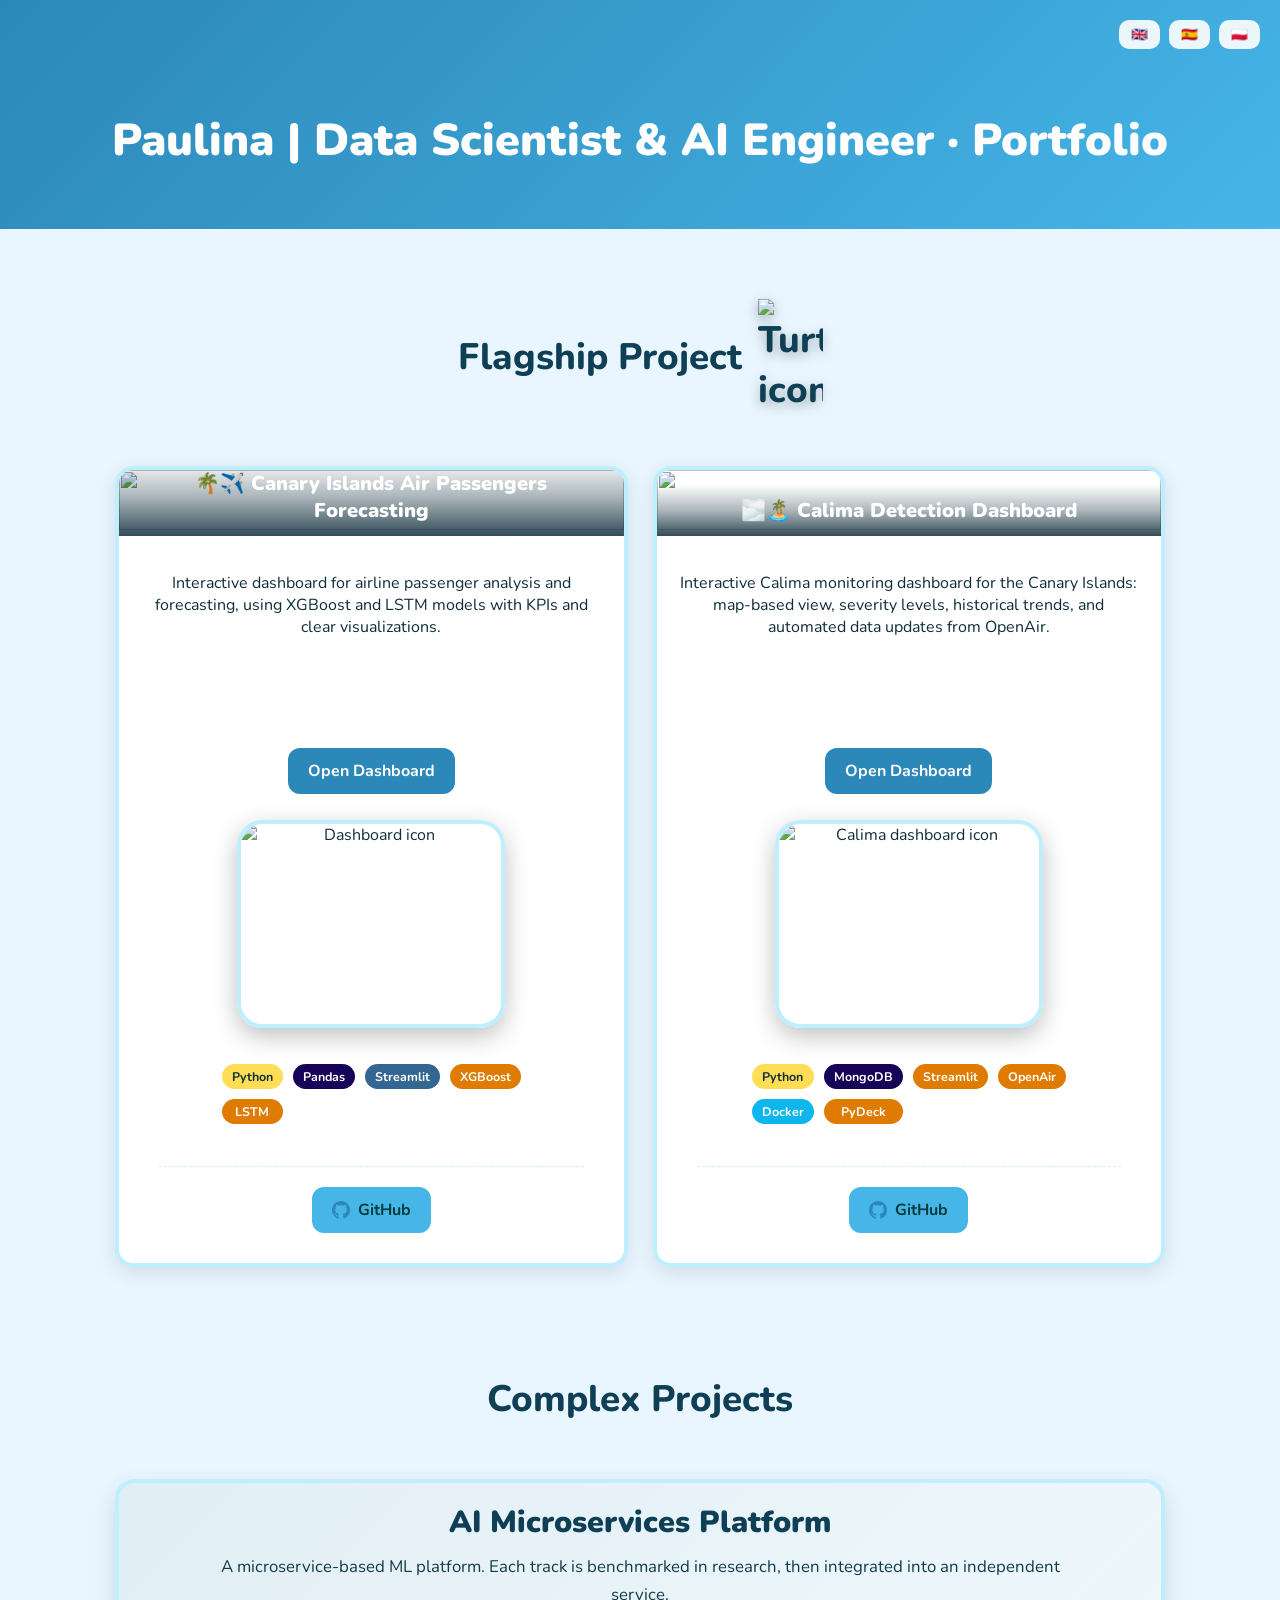
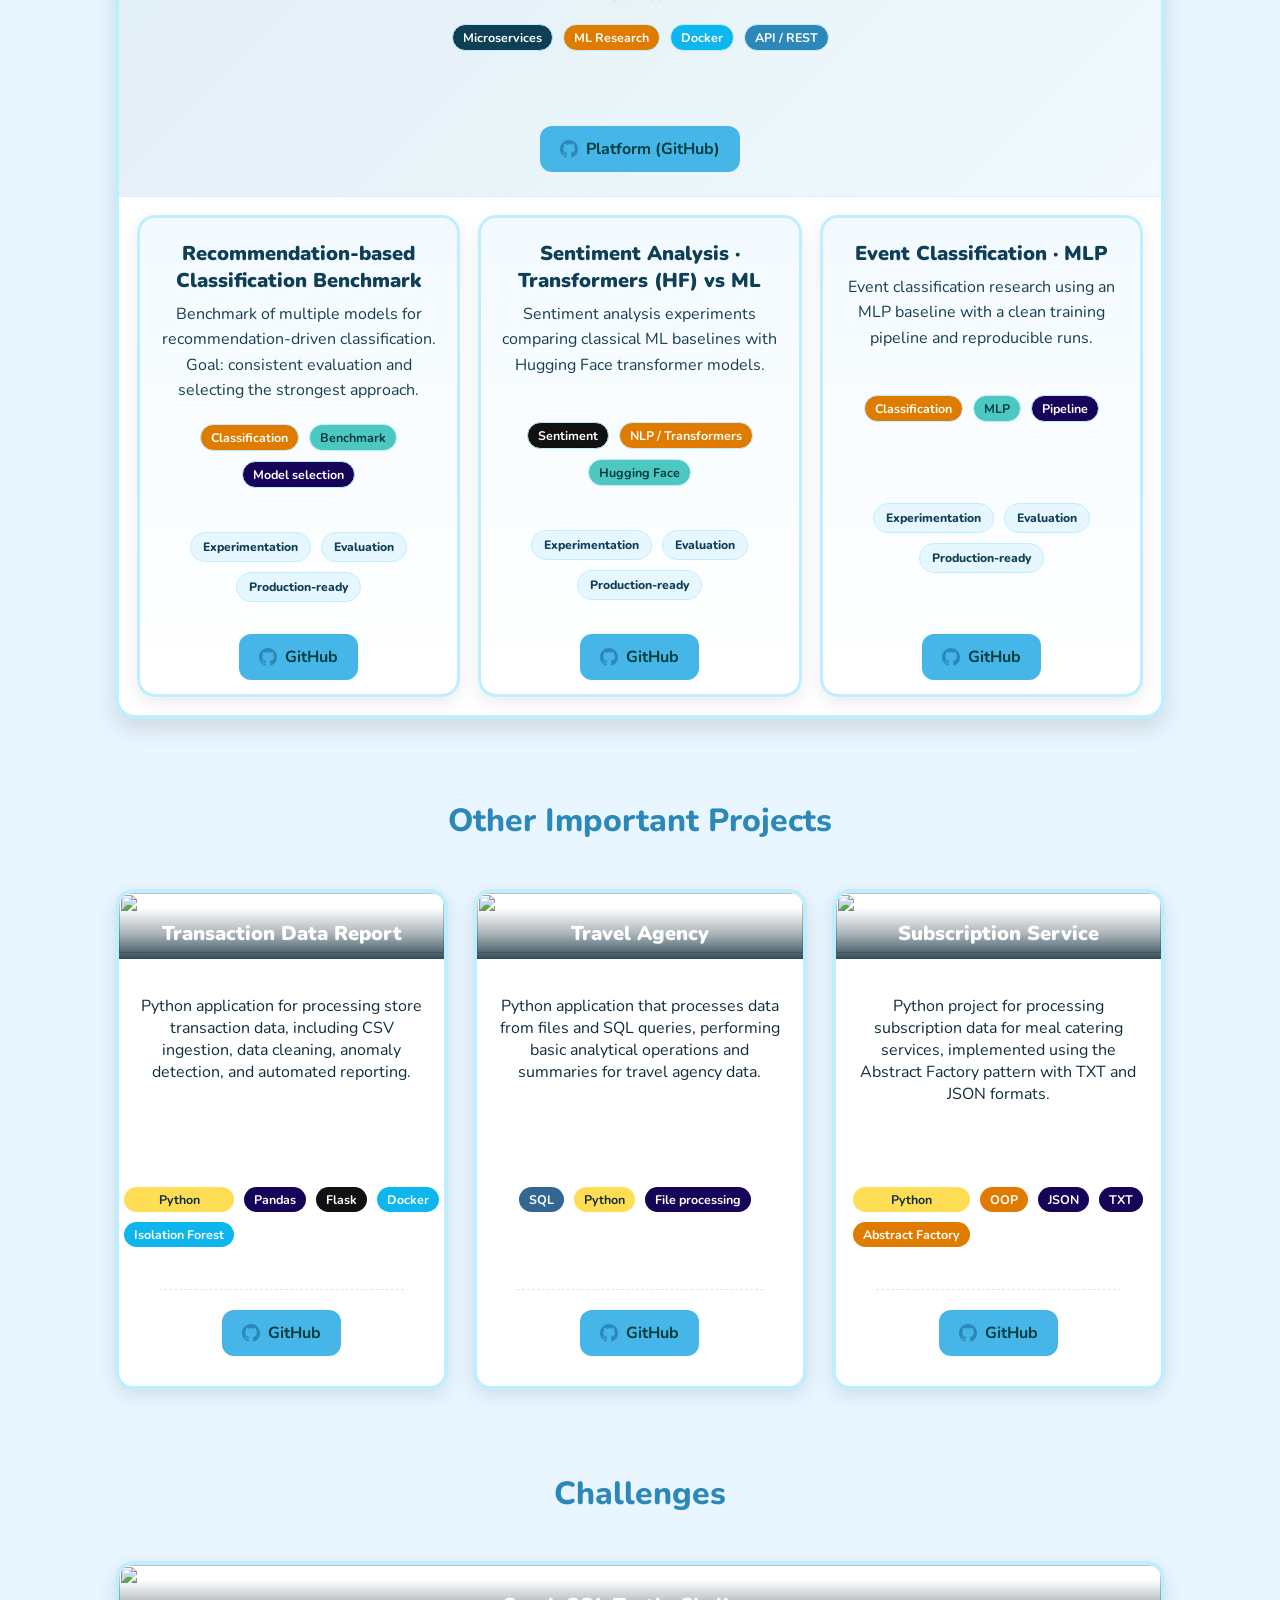
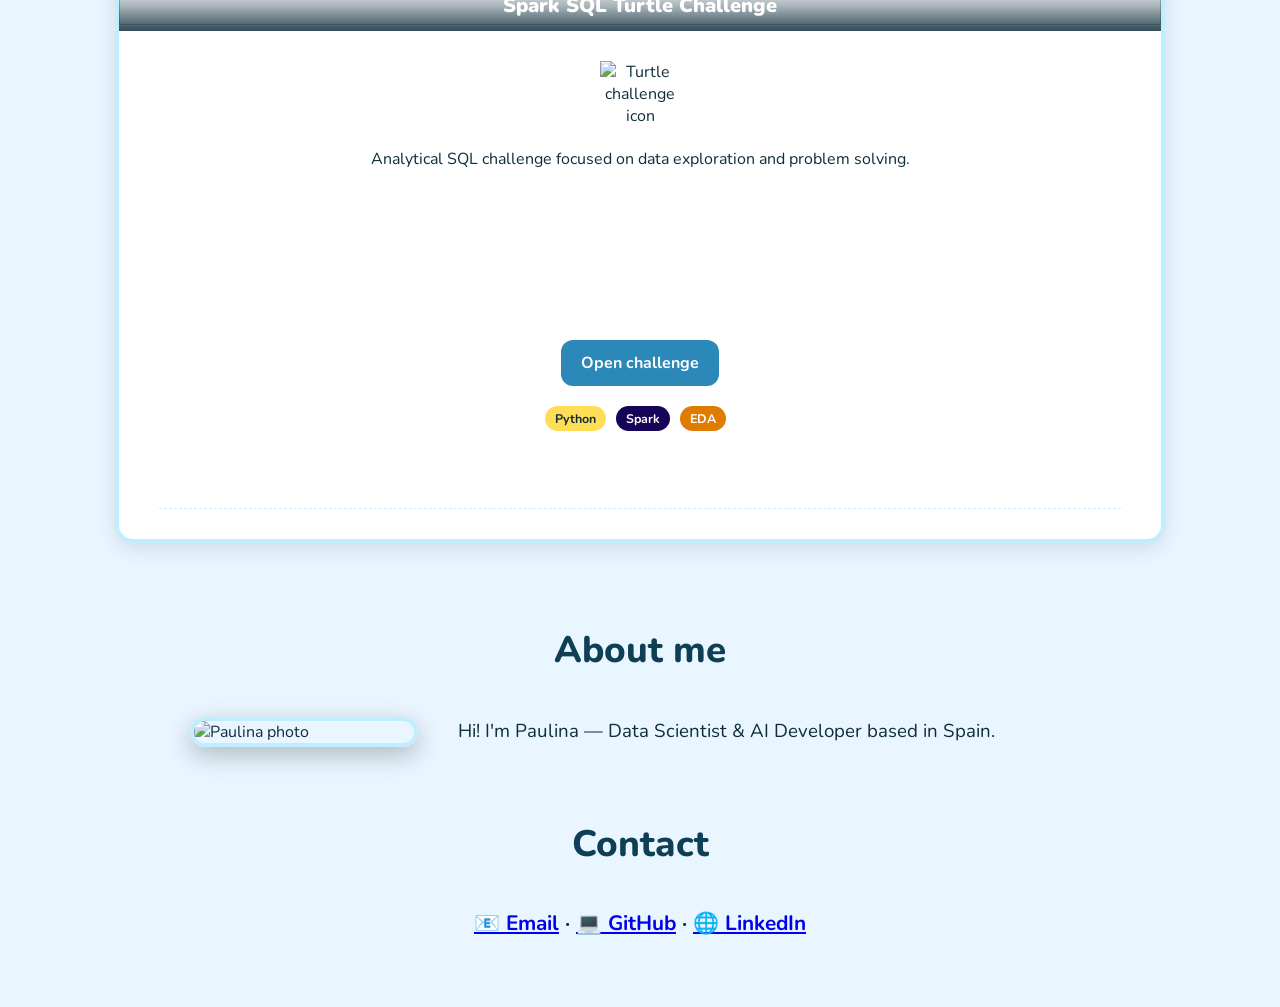
==== index.html @ 53f0590c "Update index.html" ====
<!DOCTYPE html>
<html lang="en">
<head>
<meta charset="UTF-8" />
<meta name="viewport" content="width=device-width, initial-scale=1.0" />
<title>🐍 Paulina | Data Scientist & AI Engineer · Portfolio</title>

<link href="https://fonts.googleapis.com/css2?family=Nunito:wght@300;400;600;700;800&display=swap" rel="stylesheet">

<style>
body{margin:0;font-family:"Nunito",sans-serif;background:#e9f6ff;color:#0f2d3b}
:root{--blue1:#46b5e8;--blue2:#2c88b8;--blue3:#0f3f55}

header{
  background:linear-gradient(135deg,var(--blue2),var(--blue1));
  padding:80px 20px 50px;
  color:white;
  text-align:center;
  position:relative
}

.lang-switch{position:absolute;top:20px;right:20px}
.lang-switch button{
  background:rgba(255,255,255,.9);
  border:none;
  padding:7px 12px;
  margin-left:5px;
  border-radius:10px;
  font-weight:700;
  cursor:pointer
}

h1{font-size:2.8rem;margin-bottom:8px;font-weight:900}
h2{text-align:center;font-size:2.3rem;font-weight:800;color:var(--blue3);margin-top:70px}

.flagship-title{
  display:flex;
  justify-content:center;
  align-items:center;
  gap:16px
}

.flagship-turtle{
  width:65px;
  filter:drop-shadow(0 4px 6px rgba(0,0,0,.28))
}

/* ===== FLAGSHIP GRID (2 cards side-by-side) ===== */
.featured-grid{
  max-width:1050px;
  margin:30px auto;
  padding:20px;
  display:grid;
  grid-template-columns:repeat(auto-fit,minmax(420px,1fr));
  gap:25px;
  align-items:stretch;
}

/* ===== SHARED ===== */
.project-actions{
  display:flex;
  gap:12px;
  justify-content:center;
  padding:10px 20px;
  flex-wrap:wrap
}

.btn{
  background:var(--blue2);
  color:white;
  padding:12px 20px;
  border-radius:12px;
  font-weight:700;
  text-decoration:none;
  display:inline-flex;
  align-items:center;
  gap:8px;
}

.btn-secondary{
  background:var(--blue1);
  color:#003c3c
}

/* ===== TECH BADGES (Other projects + Challenge) ===== */
.tech-badges{
  margin:10px 20px;
  padding-bottom:10px;
  border-bottom:1px dashed #cceeff;

  display:grid;
  grid-template-columns:repeat(4, max-content);
  justify-content:center;
  gap:10px 10px;

  min-height:92px;     /* max 8 badge => 2 rzędy */
  align-content:start;
}

/* ===== MICRO BADGES (Microservices + Research cards) ===== */
.micro-badges{
  margin:14px 0 0;
  padding:0;
  border:0;

  display:flex;
  flex-wrap:wrap;
  justify-content:center;
  gap:10px;

  min-height:96px;        /* miejsce na 2 rzędy w subcardach */
  align-content:flex-start;
}


/* ===== PILLS (always 2 + 1) ===== */
.micro-tag{
  margin-top:12px;

  display:grid;
  grid-template-columns:repeat(2, max-content);
  justify-content:center;
  gap:10px 10px;

  min-height:92px;
  align-content:start;
}

/* 3rd pill centered on second row */
.micro-tag .pill:last-child{
  grid-column:1 / -1;
  justify-self:center;
}

/* Pill style */
.pill{
  padding:6px 12px;
  border-radius:999px;
  font-size:.76rem;
  font-weight:800;
  background:#e7f7ff;
  border:1px solid #bfefff;
  color:#0f3f55;
  white-space:nowrap;
  text-align:center;
}

.badge{padding:4px 10px;border-radius:999px;font-size:.78rem;font-weight:700}
.badge-python{background:#ffdd54}
.badge-pandas{background:#150458;color:white}
.badge-flask{background:#111;color:white}
.badge-docker{background:#0db7ed;color:white}
.badge-sql{background:#336791;color:white}
.badge-oop{background:#df7c00;color:white}

/* ===== PROJECT CARDS ===== */
.subsection{
  text-align:center;
  margin-top:70px;
  font-size:2rem;
  color:var(--blue2)
}

.projects{
  max-width:1050px;
  margin:0 auto;
  padding:20px;
  display:grid;
  grid-template-columns:repeat(auto-fit,minmax(280px,1fr));
  gap:25px;
  align-items:stretch;
}

.card{
  background:white;
  border-radius:18px;
  border:4px solid #bfefff;
  box-shadow:0 6px 20px rgba(0,0,0,.1);
  overflow:hidden;
  display:flex;
  flex-direction:column;
  height:100%;
}

/* CARD HEADER WITH TITLE */
.card-header{position:relative}
.card-header img{width:100%;height:60px;object-fit:cover}

.card-title{
  position:absolute;
  bottom:0;
  left:0;
  right:0;
  padding:12px 16px;
  background:linear-gradient(
    to top,
    rgba(15,45,59,0.85),
    rgba(15,45,59,0.35),
    transparent
  );
  color:white;
  font-size:1.25rem;
  font-weight:900;
  text-align:center
}

.card-content{
  padding:20px;
  text-align:center;
  display:flex;
  flex-direction:column;
  flex:1;
}

/* Stała przestrzeń na opis */
.card-content p{
  min-height:150px;
}

/* STOPKA karty – zawsze na dole */
.card-footer{
  margin-top:auto;
  padding-top:8px;
}

/* ===== ABOUT ===== */
.about-wrapper{
  max-width:900px;
  margin:40px auto;
  display:flex;
  align-items:center;
  gap:40px;
  padding:0 20px
}

.about-wrapper img{
  width:220px;
  border-radius:30px;
  border:4px solid #bfefff;
  box-shadow:0 8px 25px rgba(0,0,0,.25)
}

.about{font-size:1.17rem;line-height:1.8}

.contact{
  text-align:center;
  margin:40px 0 70px;
  font-size:1.3rem;
  font-weight:700
}

.challenge-icon {
  width: 80px;
  margin: 10px auto 5px;
  display: block;
}

.flagship-icon{
  width:260px;
  height:200px;
  object-fit:contain;
  display:block;
  margin:16px auto 10px;
  border-radius:25px;
  border:4px solid #bfefff;
  box-shadow:0 8px 25px rgba(0,0,0,0.25);
}

/* =========================
   MICROservices SECTION
   ========================= */
.microservices-wrap{
  max-width:1050px;
  margin:55px auto 0;
  padding:0 20px 10px;
}

.microservices-card{
  background:white;
  border-radius:20px;
  border:4px solid #bfefff;
  box-shadow:0 10px 25px rgba(0,0,0,.12);
  overflow:hidden;
}

.microservices-header{
  padding:18px 18px 14px;
  text-align:center;
  background:linear-gradient(135deg, rgba(44,136,184,.14), rgba(70,181,232,.08));
  border-bottom:1px dashed #cceeff;
}

.microservices-header h3{
  margin:0;
  font-size:1.9rem;
  font-weight:900;
  color:var(--blue3);
}

.microservices-header p{
  margin:10px auto 0;
  max-width:860px;
  font-size:1.05rem;
  line-height:1.7;
  color:#123b4a;
}

.microservices-subgrid{
  display:grid;
  grid-template-columns:repeat(auto-fit,minmax(260px,1fr));
  gap:18px;
  padding:18px;
}

.micro-subcard{
  background:linear-gradient(180deg, rgba(233,246,255,.55), rgba(255,255,255,1));
  border-radius:18px;
  border:3px solid #bfefff;
  box-shadow:0 6px 18px rgba(0,0,0,.08);
  padding:16px 16px 14px;
  display:flex;
  flex-direction:column;
  text-align:center;
}

.micro-subcard h4{
  margin:6px 0 8px;
  font-size:1.25rem;
  font-weight:900;
  color:var(--blue3);
}

/* odstępy jak w innych kartach */
.micro-subcard p{
  margin:0 0 10px;
  line-height:1.6;
  color:#173f4e;
  min-height:100px;
}

.micro-badges .badge{border:1px solid #bfefff;}

/* Extra badge colors */
.badge-micro{background:#0f3f55;color:white}
.badge-ml{background:#df7c00;color:white}
.badge-nlp{background:#111;color:white}
.badge-api{background:#2c88b8;color:white}
.badge-ci{background:#4cc7c2;color:#003c3c}

/* STOPKA w micro-subcard – GitHub zawsze na dole */
.micro-footer{
  margin-top:auto;
  padding-top:10px;
  display:flex;
  justify-content:center;
}

/* ===== NIEBIESKI GitHub kot (wszędzie taki sam) ===== */
.gh-ico{
  width:18px;
  height:18px;
  fill:var(--blue2);
  display:inline-block;
  vertical-align:-3px;
}
</style>

<script>
window.onload=()=>setLang('en');
const t = {
  en: {
    projects: "Flagship Project",
    other: "Other Important Projects",
    challenges: "Challenges",
    about: "Hi! I'm Paulina — Data Scientist & AI Developer based in Spain.",

    p1: "Interactive dashboard for airline passenger analysis and forecasting, using XGBoost and LSTM models with KPIs and clear visualizations.",
    calima: "Interactive Calima monitoring dashboard for the Canary Islands: map-based view, severity levels, historical trends, and automated data updates from OpenAir.",

    p2: "Python application for processing store transaction data, including CSV ingestion, data cleaning, anomaly detection, and automated reporting.",
    p3: "Python application that processes data from files and SQL queries, performing basic analytical operations and summaries for travel agency data.",
    p4: "Python project for processing subscription data for meal catering services, implemented using the Abstract Factory pattern with TXT and JSON formats.",

    turtle: "Analytical SQL challenge focused on data exploration and problem solving.",

    complex: "Complex Projects",

    micro_title: "AI Microservices Platform",
    micro_desc: "A microservice-based ML platform. Each track is benchmarked in research, then integrated into an independent service.",

    micro_b1: "Microservices",
    micro_b2: "ML Research",
    micro_b3: "Docker",
    micro_b4: "API / REST",

    platform_btn: "Platform (GitHub)",

    rec_title: "Recommendation-based Classification Benchmark",
    rec_desc: "Benchmark of multiple models for recommendation-driven classification. Goal: consistent evaluation and selecting the strongest approach.",
    rec_b1: "Classification",
    rec_b2: "Benchmark",
    rec_b3: "Model selection",

    sent_title: "Sentiment Analysis · Transformers (HF) vs ML",
    sent_desc: "Sentiment analysis experiments comparing classical ML baselines with Hugging Face transformer models.",
    sent_b1: "Sentiment",
    sent_b2: "NLP / Transformers",
    sent_b3: "Hugging Face",

    evt_title: "Event Classification · MLP",
    evt_desc: "Event classification research using an MLP baseline with a clean training pipeline and reproducible runs.",
    evt_b1: "Classification",
    evt_b2: "MLP",
    evt_b3: "Pipeline",
  },

  es: {
    projects: "Proyecto principal",
    other: "Otros proyectos importantes",
    challenges: "Retos",
    about: "¡Hola! Soy Paulina — Data Scientist y Desarrolladora de IA en España.",

    p1: "Dashboard interactivo para el análisis y la predicción de pasajeros aéreos, utilizando modelos XGBoost y LSTM con KPIs y visualizaciones claras.",
    calima: "Dashboard interactivo para monitorizar la Calima en Canarias: mapa, niveles de severidad, tendencias históricas y actualización automática de datos desde OpenAir.",

    p2: "Aplicación en Python para el procesamiento de datos de transacciones de una tienda, incluyendo carga de CSV, limpieza de datos, detección de anomalías y reportes automáticos.",
    p3: "Aplicación en Python que procesa datos desde archivos y consultas SQL, realizando operaciones analíticas básicas y resúmenes para una agencia de viajes.",
    p4: "Proyecto en Python para el procesamiento de datos de suscripciones a servicios de catering, implementado con el patrón Abstract Factory y soporte para TXT y JSON.",

    turtle: "Reto analítico de SQL enfocado en exploración de datos y resolución de problemas.",

    complex: "Proyectos complejos",

    micro_title: "Plataforma de microservicios con IA",
    micro_desc: "Plataforma modular: cada línea se investiga (benchmarks) y luego se integra como microservicio.",

    micro_b1: "Microservicios",
    micro_b2: "Investigación ML",
    micro_b3: "Docker",
    micro_b4: "API / REST",

    platform_btn: "Plataforma (GitHub)",

    rec_title: "Benchmark: clasificación basada en recomendaciones",
    rec_desc: "Benchmark de varios modelos para clasificación impulsada por recomendaciones. Objetivo: evaluación consistente y mejor selección.",
    rec_b1: "Clasificación",
    rec_b2: "Benchmark",
    rec_b3: "Selección de modelo",

    sent_title: "Sentimiento · Transformers (HF) vs ML",
    sent_desc: "Experimentos de sentimiento comparando ML clásico con transformers de Hugging Face.",
    sent_b1: "Sentimiento",
    sent_b2: "NLP / Transformers",
    sent_b3: "Hugging Face",

    evt_title: "Clasificación de eventos · MLP",
    evt_desc: "Investigación de clasificación de eventos con baseline MLP y pipeline reproducible.",
    evt_b1: "Clasificación",
    evt_b2: "MLP",
    evt_b3: "Pipeline",
  },

  pl: {
    projects: "Projekt flagowy",
    other: "Inne ważne projekty",
    challenges: "Wyzwania",
    about: "Cześć! Jestem Paulina — Data Scientist i AI Developer pracująca w Hiszpanii.",

    p1: "Interaktywny dashboard do analizy i prognozowania liczby pasażerów linii lotniczych, wykorzystujący modele XGBoost i LSTM oraz czytelne wizualizacje KPI.",
    calima: "Interaktywny dashboard do monitorowania kalimy na Wyspach Kanaryjskich: mapa, poziomy nasilenia, trendy historyczne oraz automatyczne aktualizacje danych ze źródeł OpenAir.",

    p2: "Aplikacja w Pythonie do przetwarzania danych transakcyjnych ze sklepu, obejmująca wczytywanie CSV, czyszczenie danych, wykrywanie anomalii oraz automatyczne raportowanie.",
    p3: "Aplikacja w Pythonie przetwarzająca dane z plików oraz zapytań SQL, wykonująca podstawowe operacje analityczne i podsumowania dla biura podróży.",
    p4: "Projekt w Pythonie do przetwarzania danych o subskrypcjach cateringów żywieniowych, zaimplementowany z użyciem wzorca Abstract Factory oraz formatów TXT i JSON.",

    turtle: "Analityczne wyzwanie SQL skupione na eksploracji danych i rozwiązywaniu problemów.",

    complex: "Złożone projekty",

    micro_title: "Platforma mikroserwisowa z ML",
    micro_desc: "Platforma oparta o mikroserwisy: każdy track ma research/benchmark i potem jest integrowany jako osobny serwis.",

    micro_b1: "Mikroserwisy",
    micro_b2: "Research ML",
    micro_b3: "Docker",
    micro_b4: "API / REST",

    platform_btn: "Platforma (GitHub)",

    rec_title: "Benchmark: klasyfikacja oparta o rekomendacje",
    rec_desc: "Benchmark różnych modeli dla klasyfikacji opartej o rekomendacje. Cel: spójna ewaluacja i wybór najlepszego podejścia.",
    rec_b1: "Klasyfikacja",
    rec_b2: "Benchmark",
    rec_b3: "Dobór modelu",

    sent_title: "Sentyment · Transformers (HF) vs ML",
    sent_desc: "Eksperymenty sentymentu: porównanie klasycznych baseline’ów ML z transformerami (Hugging Face).",
    sent_b1: "Sentyment",
    sent_b2: "NLP / Transformers",
    sent_b3: "Hugging Face",

    evt_title: "Klasyfikacja eventów · MLP",
    evt_desc: "Research klasyfikacji eventów z baseline’em MLP: pipeline treningu, strojenie i powtarzalne runy.",
    evt_b1: "Klasyfikacja",
    evt_b2: "MLP",
    evt_b3: "Pipeline",
  }
};

function setLang(l){
 document.getElementById("projects-text").textContent=t[l].projects;
 document.getElementById("other-title").textContent=t[l].other;
 document.getElementById("challenge-title").textContent=t[l].challenges;
 document.getElementById("about-text").textContent=t[l].about;
 document.getElementById("p1-desc").textContent=t[l].p1;
 document.getElementById("calima-desc").textContent=t[l].calima;
 document.getElementById("p2-desc").textContent=t[l].p2;
 document.getElementById("p3-desc").textContent=t[l].p3;
 document.getElementById("p4-desc").textContent=t[l].p4;
 document.getElementById("turtle-desc").textContent=t[l].turtle;

 document.getElementById("complex-text").textContent=t[l].complex;

 document.getElementById("micro-title").textContent=t[l].micro_title;
 document.getElementById("micro-desc").textContent=t[l].micro_desc;

 document.getElementById("micro-b1").textContent=t[l].micro_b1;
 document.getElementById("micro-b2").textContent=t[l].micro_b2;
 document.getElementById("micro-b3").textContent=t[l].micro_b3;
 document.getElementById("micro-b4").textContent=t[l].micro_b4;

 document.getElementById("platform-btn-text").textContent=t[l].platform_btn;

 document.getElementById("rec-title").textContent=t[l].rec_title;
 document.getElementById("rec-desc").textContent=t[l].rec_desc;

 document.getElementById("sent-title").textContent=t[l].sent_title;
 document.getElementById("sent-desc").textContent=t[l].sent_desc;

 document.getElementById("evt-title").textContent=t[l].evt_title;
 document.getElementById("evt-desc").textContent=t[l].evt_desc;

 document.getElementById("rec-b1").textContent=t[l].rec_b1;
 document.getElementById("rec-b2").textContent=t[l].rec_b2;
 document.getElementById("rec-b3").textContent=t[l].rec_b3;

 document.getElementById("sent-b1").textContent=t[l].sent_b1;
 document.getElementById("sent-b2").textContent=t[l].sent_b2;
 document.getElementById("sent-b3").textContent=t[l].sent_b3;

 document.getElementById("evt-b1").textContent=t[l].evt_b1;
 document.getElementById("evt-b2").textContent=t[l].evt_b2;
 document.getElementById("evt-b3").textContent=t[l].evt_b3;
}
</script>
</head>

<body>

<header>
  <h1>Paulina | Data Scientist & AI Engineer · Portfolio</h1>
  <div class="lang-switch">
    <button onclick="setLang('en')">🇬🇧</button>
    <button onclick="setLang('es')">🇪🇸</button>
    <button onclick="setLang('pl')">🇵🇱</button>
  </div>
</header>

<h2 class="flagship-title">
  <span id="projects-text"></span>
  <img src="https://raw.githubusercontent.com/paulinap92/paulinap92.github.io/main/canary-turtle.png" class="flagship-turtle" alt="Turtle icon">
</h2>

<!-- FLAGSHIP -->
<div class="featured-grid">

  <!-- CARD 1 -->
  <div class="card">
    <div class="card-header">
      <img src="https://dummyimage.com/1200x300/2c88b8/ffffff&text=%20">
      <div class="card-title">🌴✈️ Canary Islands Air Passengers Forecasting</div>
    </div>

    <div class="card-content">
      <p id="p1-desc"></p>

      <div class="project-actions">
        <a class="btn" href="https://canary-islands-air-passenger-forecasting-vzjqeewcif6zozww6edre.streamlit.app/" target="_blank">
          Open Dashboard
        </a>
      </div>

      <img src="https://raw.githubusercontent.com/paulinap92/paulinap92.github.io/main/dashboard_icon.png" class="flagship-icon" alt="Dashboard icon">

      <div class="card-footer">
        <div class="tech-badges">
          <span class="badge badge-python">Python</span>
          <span class="badge badge-pandas">Pandas</span>
          <span class="badge badge-sql">Streamlit</span>
          <span class="badge badge-oop">XGBoost</span>
          <span class="badge badge-oop">LSTM</span>
        </div>

        <div class="project-actions">
          <a class="btn btn-secondary" href="https://github.com/paulinap92/canary-islands-air-passenger-forecasting" target="_blank">
            <svg class="gh-ico" viewBox="0 0 16 16" aria-hidden="true">
              <path d="M8 0C3.58 0 0 3.58 0 8c0 3.54 2.29 6.53 5.47 7.59.4.07.55-.17.55-.38
              0-.19-.01-.82-.01-1.49-2.01.37-2.53-.49-2.69-.94-.09-.23-.48-.94-.82-1.13
              -.28-.15-.68-.52-.01-.53.63-.01 1.08.58 1.23.82.72 1.21 1.87.87 2.33.66
              .07-.52.28-.87.51-1.07-1.78-.2-3.64-.89-3.64-3.95 0-.87.31-1.59.82-2.15
              -.08-.2-.36-1.02.08-2.12 0 0 .67-.21 2.2.82.64-.18 1.32-.27 2-.27
              .68 0 1.36.09 2 .27 1.53-1.04 2.2-.82 2.2-.82.44 1.1.16 1.92.08 2.12
              .51.56.82 1.27.82 2.15 0 3.07-1.87 3.75-3.65 3.95.29.25.54.73.54 1.48
              0 1.07-.01 1.93-.01 2.2 0 .21.15.46.55.38A8.013 8.013 0 0 0 16 8
              c0-4.42-3.58-8-8-8Z"></path>
            </svg>
            GitHub
          </a>
        </div>
      </div>
    </div>
  </div>

  <!-- CARD 2 -->
  <div class="card">
    <div class="card-header">
      <img src="https://dummyimage.com/1200x300/239a94/ffffff&text=%20">
      <div class="card-title">🌫️🏝️ Calima Detection Dashboard</div>
    </div>

    <div class="card-content">
      <p id="calima-desc"></p>

      <div class="project-actions">
        <a class="btn" href="https://calima-detection-dashboard-h79yijjkwtskdhzajeumeo.streamlit.app/" target="_blank">
          Open Dashboard
        </a>
      </div>

      <img src="https://raw.githubusercontent.com/paulinap92/paulinap92.github.io/main/calima_dashboard.png" class="flagship-icon" alt="Calima dashboard icon">

      <div class="card-footer">
        <div class="tech-badges">
          <span class="badge badge-python">Python</span>
          <span class="badge badge-pandas">MongoDB</span>
          <span class="badge badge-oop">Streamlit</span>
          <span class="badge badge-oop">OpenAir</span>
          <span class="badge badge-docker">Docker</span>
          <span class="badge badge-oop">PyDeck</span>
        </div>

        <div class="project-actions">
          <a class="btn btn-secondary" href="https://github.com/paulinap92/calima-detection-dashboard" target="_blank">
            <svg class="gh-ico" viewBox="0 0 16 16" aria-hidden="true">
              <path d="M8 0C3.58 0 0 3.58 0 8c0 3.54 2.29 6.53 5.47 7.59.4.07.55-.17.55-.38
              0-.19-.01-.82-.01-1.49-2.01.37-2.53-.49-2.69-.94-.09-.23-.48-.94-.82-1.13
              -.28-.15-.68-.52-.01-.53.63-.01 1.08.58 1.23.82.72 1.21 1.87.87 2.33.66
              .07-.52.28-.87.51-1.07-1.78-.2-3.64-.89-3.64-3.95 0-.87.31-1.59.82-2.15
              -.08-.2-.36-1.02.08-2.12 0 0 .67-.21 2.2.82.64-.18 1.32-.27 2-.27
              .68 0 1.36.09 2 .27 1.53-1.04 2.2-.82 2.2-.82.44 1.1.16 1.92.08 2.12
              .51.56.82 1.27.82 2.15 0 3.07-1.87 3.75-3.65 3.95.29.25.54.73.54 1.48
              0 1.07-.01 1.93-.01 2.2 0 .21.15.46.55.38A8.013 8.013 0 0 0 16 8
              c0-4.42-3.58-8-8-8Z"></path>
            </svg>
            GitHub
          </a>
        </div>
      </div>
    </div>
  </div>

</div>

<!-- COMPLEX PROJECTS -->
<h2 class="flagship-title" style="margin-top:95px;">
  <span id="complex-text"></span>
</h2>

<!-- MICROservices -->
<div class="microservices-wrap">
  <div class="microservices-card">

    <div class="microservices-header">
      <h3 id="micro-title"></h3>
      <p id="micro-desc"></p>

      <div class="micro-badges">
        <span class="badge badge-micro" id="micro-b1"></span>
        <span class="badge badge-ml" id="micro-b2"></span>
        <span class="badge badge-docker" id="micro-b3"></span>
        <span class="badge badge-api" id="micro-b4"></span>
      </div>

      <div class="project-actions" style="padding-top:6px;">
        <a class="btn btn-secondary" href="https://github.com/paulinap92/event-platform-ml-microservices" target="_blank">
          <svg class="gh-ico" viewBox="0 0 16 16" aria-hidden="true">
            <path d="M8 0C3.58 0 0 3.58 0 8c0 3.54 2.29 6.53 5.47 7.59.4.07.55-.17.55-.38
            0-.19-.01-.82-.01-1.49-2.01.37-2.53-.49-2.69-.94-.09-.23-.48-.94-.82-1.13
            -.28-.15-.68-.52-.01-.53.63-.01 1.08.58 1.23.82.72 1.21 1.87.87 2.33.66
            .07-.52.28-.87.51-1.07-1.78-.2-3.64-.89-3.64-3.95 0-.87.31-1.59.82-2.15
            -.08-.2-.36-1.02.08-2.12 0 0 .67-.21 2.2.82.64-.18 1.32-.27 2-.27
            .68 0 1.36.09 2 .27 1.53-1.04 2.2-.82 2.2-.82.44 1.1.16 1.92.08 2.12
            .51.56.82 1.27.82 2.15 0 3.07-1.87 3.75-3.65 3.95.29.25.54.73.54 1.48
            0 1.07-.01 1.93-.01 2.2 0 .21.15.46.55.38A8.013 8.013 0 0 0 16 8
            c0-4.42-3.58-8-8-8Z"></path>
          </svg>
          <span id="platform-btn-text"></span>
        </a>
      </div>
    </div>

    <div class="microservices-subgrid">

      <!-- Subcard 1 -->
      <div class="micro-subcard">
        <h4 id="rec-title"></h4>
        <p id="rec-desc"></p>

        <div class="micro-badges" style="margin:10px 0 0; padding:0; border:0;">
          <span class="badge badge-oop" id="rec-b1"></span>
          <span class="badge badge-ci" id="rec-b2"></span>
          <span class="badge badge-pandas" id="rec-b3"></span>
        </div>

        <div class="micro-tag">
          <span class="pill">Experimentation</span>
          <span class="pill">Evaluation</span>
          <span class="pill">Production-ready</span>
        </div>

        <div class="micro-footer">
          <a class="btn btn-secondary" href="https://github.com/paulinap92/recommendation-model-research" target="_blank">
            <svg class="gh-ico" viewBox="0 0 16 16" aria-hidden="true"><path d="M8 0C3.58 0 0 3.58 0 8c0 3.54 2.29 6.53 5.47 7.59.4.07.55-.17.55-.38 0-.19-.01-.82-.01-1.49-2.01.37-2.53-.49-2.69-.94-.09-.23-.48-.94-.82-1.13-.28-.15-.68-.52-.01-.53.63-.01 1.08.58 1.23.82.72 1.21 1.87.87 2.33.66.07-.52.28-.87.51-1.07-1.78-.2-3.64-.89-3.64-3.95 0-.87.31-1.59.82-2.15-.08-.2-.36-1.02.08-2.12 0 0 .67-.21 2.2.82.64-.18 1.32-.27 2-.27.68 0 1.36.09 2 .27 1.53-1.04 2.2-.82 2.2-.82.44 1.1.16 1.92.08 2.12.51.56.82 1.27.82 2.15 0 3.07-1.87 3.75-3.65 3.95.29.25.54.73.54 1.48 0 1.07-.01 1.93-.01 2.2 0 .21.15.46.55.38A8.013 8.013 0 0 0 16 8c0-4.42-3.58-8-8-8Z"></path></svg>
            GitHub
          </a>
        </div>
      </div>

      <!-- Subcard 2 -->
      <div class="micro-subcard">
        <h4 id="sent-title"></h4>
        <p id="sent-desc"></p>

        <div class="micro-badges" style="margin:10px 0 0; padding:0; border:0;">
          <span class="badge badge-nlp" id="sent-b1"></span>
          <span class="badge badge-oop" id="sent-b2"></span>
          <span class="badge badge-ci" id="sent-b3"></span>
        </div>

        <div class="micro-tag">
          <span class="pill">Experimentation</span>
          <span class="pill">Evaluation</span>
          <span class="pill">Production-ready</span>
        </div>

        <div class="micro-footer">
          <a class="btn btn-secondary" href="https://github.com/paulinap92/sentiment-analysis-research" target="_blank">
            <svg class="gh-ico" viewBox="0 0 16 16" aria-hidden="true"><path d="M8 0C3.58 0 0 3.58 0 8c0 3.54 2.29 6.53 5.47 7.59.4.07.55-.17.55-.38 0-.19-.01-.82-.01-1.49-2.01.37-2.53-.49-2.69-.94-.09-.23-.48-.94-.82-1.13-.28-.15-.68-.52-.01-.53.63-.01 1.08.58 1.23.82.72 1.21 1.87.87 2.33.66.07-.52.28-.87.51-1.07-1.78-.2-3.64-.89-3.64-3.95 0-.87.31-1.59.82-2.15-.08-.2-.36-1.02.08-2.12 0 0 .67-.21 2.2.82.64-.18 1.32-.27 2-.27.68 0 1.36.09 2 .27 1.53-1.04 2.2-.82 2.2-.82.44 1.1.16 1.92.08 2.12.51.56.82 1.27.82 2.15 0 3.07-1.87 3.75-3.65 3.95.29.25.54.73.54 1.48 0 1.07-.01 1.93-.01 2.2 0 .21.15.46.55.38A8.013 8.013 0 0 0 16 8c0-4.42-3.58-8-8-8Z"></path></svg>
            GitHub
          </a>
        </div>
      </div>

      <!-- Subcard 3 -->
      <div class="micro-subcard">
        <h4 id="evt-title"></h4>
        <p id="evt-desc"></p>

        <div class="micro-badges" style="margin:10px 0 0; padding:0; border:0;">
          <span class="badge badge-oop" id="evt-b1"></span>
          <span class="badge badge-ci" id="evt-b2"></span>
          <span class="badge badge-pandas" id="evt-b3"></span>
        </div>

        <div class="micro-tag">
          <span class="pill">Experimentation</span>
          <span class="pill">Evaluation</span>
          <span class="pill">Production-ready</span>
        </div>

        <div class="micro-footer">
          <a class="btn btn-secondary" href="https://github.com/paulinap92/event-classification-research" target="_blank">
            <svg class="gh-ico" viewBox="0 0 16 16" aria-hidden="true"><path d="M8 0C3.58 0 0 3.58 0 8c0 3.54 2.29 6.53 5.47 7.59.4.07.55-.17.55-.38 0-.19-.01-.82-.01-1.49-2.01.37-2.53-.49-2.69-.94-.09-.23-.48-.94-.82-1.13-.28-.15-.68-.52-.01-.53.63-.01 1.08.58 1.23.82.72 1.21 1.87.87 2.33.66.07-.52.28-.87.51-1.07-1.78-.2-3.64-.89-3.64-3.95 0-.87.31-1.59.82-2.15-.08-.2-.36-1.02.08-2.12 0 0 .67-.21 2.2.82.64-.18 1.32-.27 2-.27.68 0 1.36.09 2 .27 1.53-1.04 2.2-.82 2.2-.82.44 1.1.16 1.92.08 2.12.51.56.82 1.27.82 2.15 0 3.07-1.87 3.75-3.65 3.95.29.25.54.73.54 1.48 0 1.07-.01 1.93-.01 2.2 0 .21.15.46.55.38A8.013 8.013 0 0 0 16 8c0-4.42-3.58-8-8-8Z"></path></svg>
            GitHub
          </a>
        </div>
      </div>

    </div>
  </div>
</div>

<!-- OTHER PROJECTS -->
<h2 id="other-title" class="subsection"></h2>
<section class="projects">

<div class="card">
  <div class="card-header">
   <img src="https://dummyimage.com/50x300/239a94/ffffff&text=%20">
   <div class="card-title">Transaction Data Report</div>
  </div>

  <div class="card-content">
    <p id="p2-desc"></p>

    <div class="card-footer">
      <div class="tech-badges">
        <span class="badge badge-python">Python</span>
        <span class="badge badge-pandas">Pandas</span>
        <span class="badge badge-flask">Flask</span>
        <span class="badge badge-docker">Docker</span>
        <span class="badge badge-docker">Isolation Forest</span>
      </div>

      <div class="project-actions">
        <a class="btn btn-secondary" href="https://github.com/paulinap92/transaction-data-report" target="_blank">
          <svg class="gh-ico" viewBox="0 0 16 16" aria-hidden="true"><path d="M8 0C3.58 0 0 3.58 0 8c0 3.54 2.29 6.53 5.47 7.59.4.07.55-.17.55-.38 0-.19-.01-.82-.01-1.49-2.01.37-2.53-.49-2.69-.94-.09-.23-.48-.94-.82-1.13-.28-.15-.68-.52-.01-.53.63-.01 1.08.58 1.23.82.72 1.21 1.87.87 2.33.66.07-.52.28-.87.51-1.07-1.78-.2-3.64-.89-3.64-3.95 0-.87.31-1.59.82-2.15-.08-.2-.36-1.02.08-2.12 0 0 .67-.21 2.2.82.64-.18 1.32-.27 2-.27.68 0 1.36.09 2 .27 1.53-1.04 2.2-.82 2.2-.82.44 1.1.16 1.92.08 2.12.51.56.82 1.27.82 2.15 0 3.07-1.87 3.75-3.65 3.95.29.25.54.73.54 1.48 0 1.07-.01 1.93-.01 2.2 0 .21.15.46.55.38A8.013 8.013 0 0 0 16 8c0-4.42-3.58-8-8-8Z"></path></svg>
          GitHub
        </a>
      </div>
    </div>
  </div>
</div>

<div class="card">
  <div class="card-header">
    <img src="https://dummyimage.com/50x300/4cc7c2/ffffff&text=%20">
    <div class="card-title">Travel Agency</div>
  </div>

  <div class="card-content">
    <p id="p3-desc"></p>

    <div class="card-footer">
      <div class="tech-badges">
        <span class="badge badge-sql">SQL</span>
        <span class="badge badge-python">Python</span>
        <span class="badge badge-pandas">File processing</span>
      </div>

      <div class="project-actions">
        <a class="btn btn-secondary" href="https://github.com/paulinap92/travel-agency-sql" target="_blank">
          <svg class="gh-ico" viewBox="0 0 16 16" aria-hidden="true"><path d="M8 0C3.58 0 0 3.58 0 8c0 3.54 2.29 6.53 5.47 7.59.4.07.55-.17.55-.38 0-.19-.01-.82-.01-1.49-2.01.37-2.53-.49-2.69-.94-.09-.23-.48-.94-.82-1.13-.28-.15-.68-.52-.01-.53.63-.01 1.08.58 1.23.82.72 1.21 1.87.87 2.33.66.07-.52.28-.87.51-1.07-1.78-.2-3.64-.89-3.64-3.95 0-.87.31-1.59.82-2.15-.08-.2-.36-1.02.08-2.12 0 0 .67-.21 2.2.82.64-.18 1.32-.27 2-.27.68 0 1.36.09 2 .27 1.53-1.04 2.2-.82 2.2-.82.44 1.1.16 1.92.08 2.12.51.56.82 1.27.82 2.15 0 3.07-1.87 3.75-3.65 3.95.29.25.54.73.54 1.48 0 1.07-.01 1.93-.01 2.2 0 .21.15.46.55.38A8.013 8.013 0 0 0 16 8c0-4.42-3.58-8-8-8Z"></path></svg>
          GitHub
        </a>
      </div>
    </div>
  </div>
</div>

<div class="card">
  <div class="card-header">
    <img src="https://dummyimage.com/50x300/c6f5f3/004b4b&text=%20">
    <div class="card-title">Subscription Service</div>
  </div>

  <div class="card-content">
    <p id="p4-desc"></p>

    <div class="card-footer">
      <div class="tech-badges">
        <span class="badge badge-python">Python</span>
        <span class="badge badge-oop">OOP</span>
        <span class="badge badge-pandas">JSON</span>
        <span class="badge badge-pandas">TXT</span>
        <span class="badge badge-oop">Abstract Factory</span>
      </div>

      <div class="project-actions">
        <a class="btn btn-secondary" href="https://github.com/paulinap92/subscription-service-factory" target="_blank">
          <svg class="gh-ico" viewBox="0 0 16 16" aria-hidden="true"><path d="M8 0C3.58 0 0 3.58 0 8c0 3.54 2.29 6.53 5.47 7.59.4.07.55-.17.55-.38 0-.19-.01-.82-.01-1.49-2.01.37-2.53-.49-2.69-.94-.09-.23-.48-.94-.82-1.13-.28-.15-.68-.52-.01-.53.63-.01 1.08.58 1.23.82.72 1.21 1.87.87 2.33.66.07-.52.28-.87.51-1.07-1.78-.2-3.64-.89-3.64-3.95 0-.87.31-1.59.82-2.15-.08-.2-.36-1.02.08-2.12 0 0 .67-.21 2.2.82.64-.18 1.32-.27 2-.27.68 0 1.36.09 2 .27 1.53-1.04 2.2-.82 2.2-.82.44 1.1.16 1.92.08 2.12.51.56.82 1.27.82 2.15 0 3.07-1.87 3.75-3.65 3.95.29.25.54.73.54 1.48 0 1.07-.01 1.93-.01 2.2 0 .21.15.46.55.38A8.013 8.013 0 0 0 16 8c0-4.42-3.58-8-8-8Z"></path></svg>
          GitHub
        </a>
      </div>
    </div>
  </div>
</div>

</section>

<!-- CHALLENGES -->
<h2 id="challenge-title" class="subsection"></h2>
<section class="projects">

  <div class="card">
    <div class="card-header">
      <img src="https://dummyimage.com/50x300/c6f5f3/004b4b&text=%20">
      <div class="card-title">Spark SQL Turtle Challenge</div>
    </div>

    <div class="card-content">
      <img src="https://raw.githubusercontent.com/paulinap92/paulinap92.github.io/main/turtle.png" class="challenge-icon" alt="Turtle challenge icon">
      <p id="turtle-desc"></p>

      <div class="card-footer">
        <div class="project-actions">
          <a class="btn" href="https://colab.research.google.com/github/paulinap92/SQL-basics/blob/main/Turtles_%26_Tides_Spark_SQL_analysis.ipynb" target="_blank">
            Open challenge
          </a>
        </div>

        <div class="tech-badges">
          <span class="badge badge-python">Python</span>
          <span class="badge badge-pandas">Spark</span>
          <span class="badge badge-oop">EDA</span>
        </div>
      </div>
    </div>
  </div>

</section>

<h2>About me</h2>
<div class="about-wrapper">
  <img src="https://raw.githubusercontent.com/paulinap92/paulinap92.github.io/main/ppioo.bmp" alt="Paulina photo">
  <div class="about" id="about-text"></div>
</div>

<h2>Contact</h2>
<div class="contact">
  <a href="paulina.piotrowska.p@gmail.com">📧 Email</a> ·
  <a href="https://github.com/paulinap92" target="_blank">💻 GitHub</a> ·
  <a href="https://www.linkedin.com/in/paulina-piotrowska-859b17122/" target="_blank">🌐 LinkedIn</a>
</div>

</body>
</html>
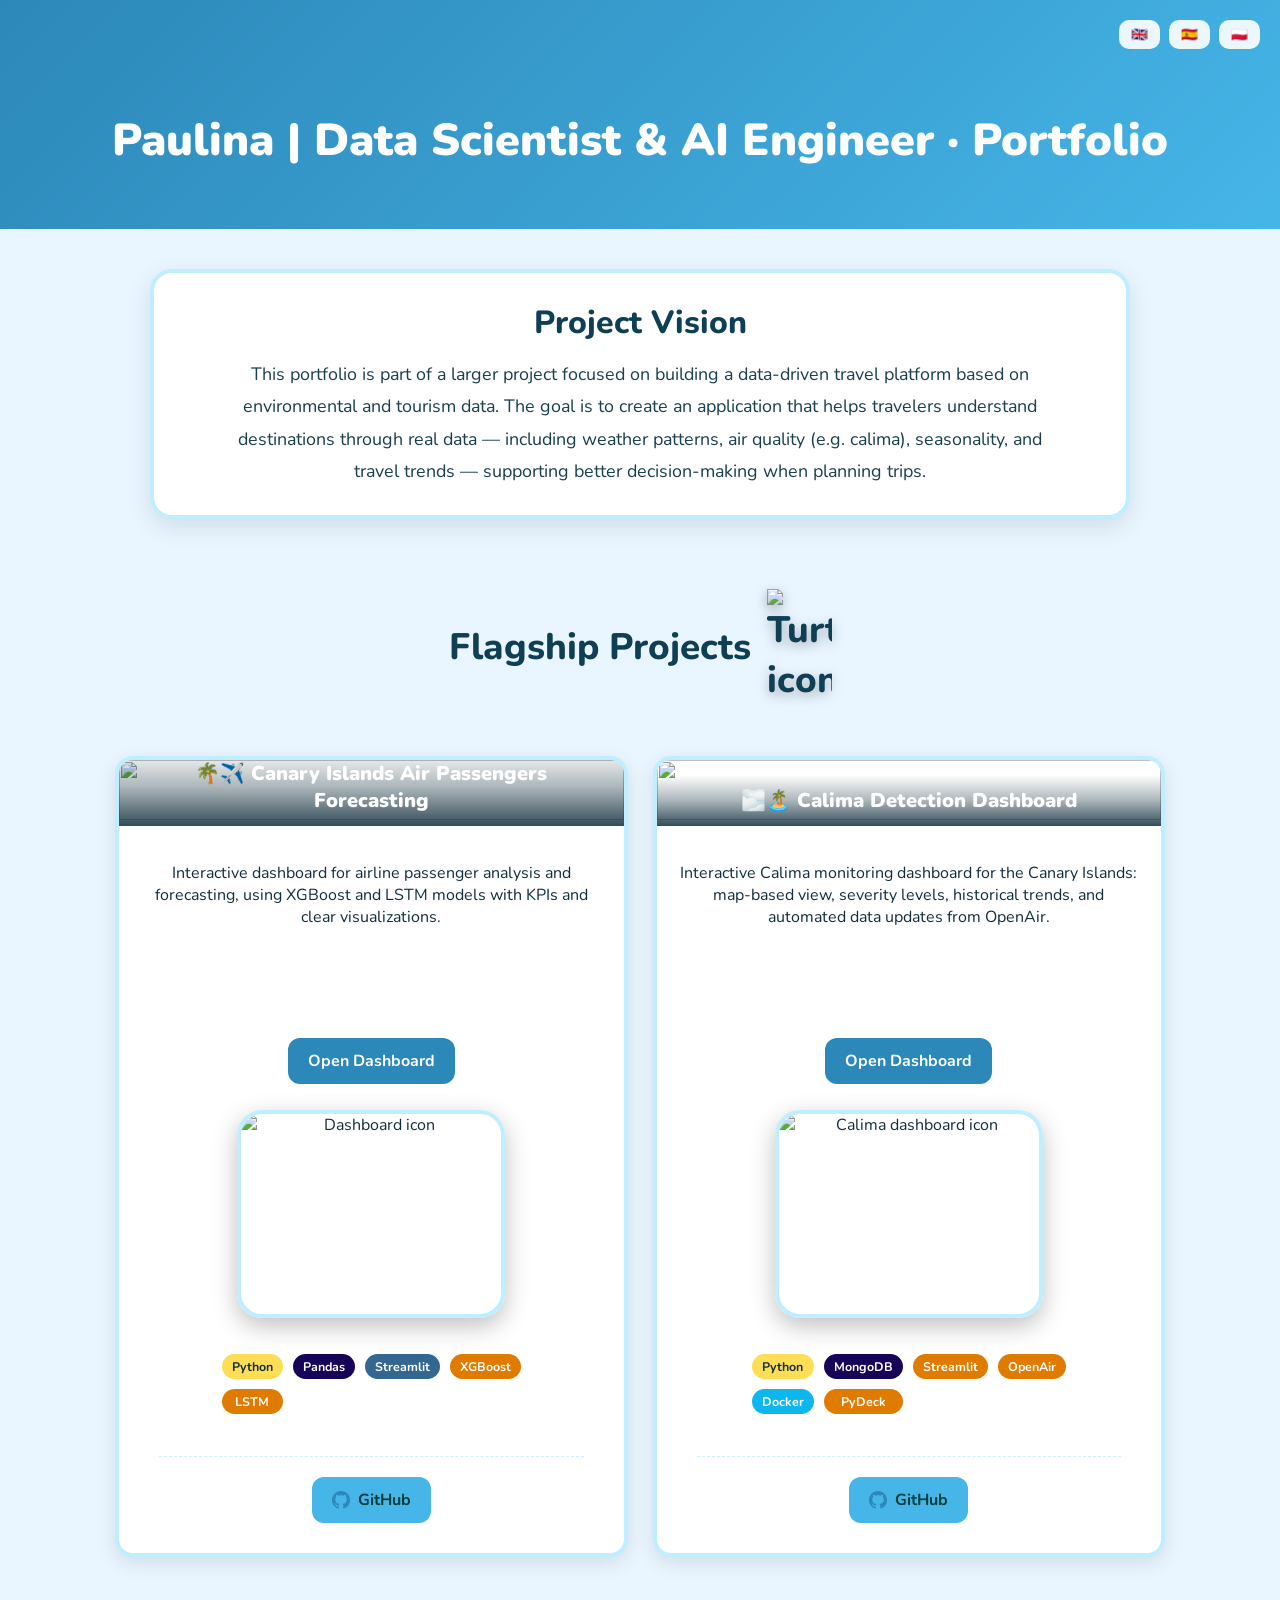
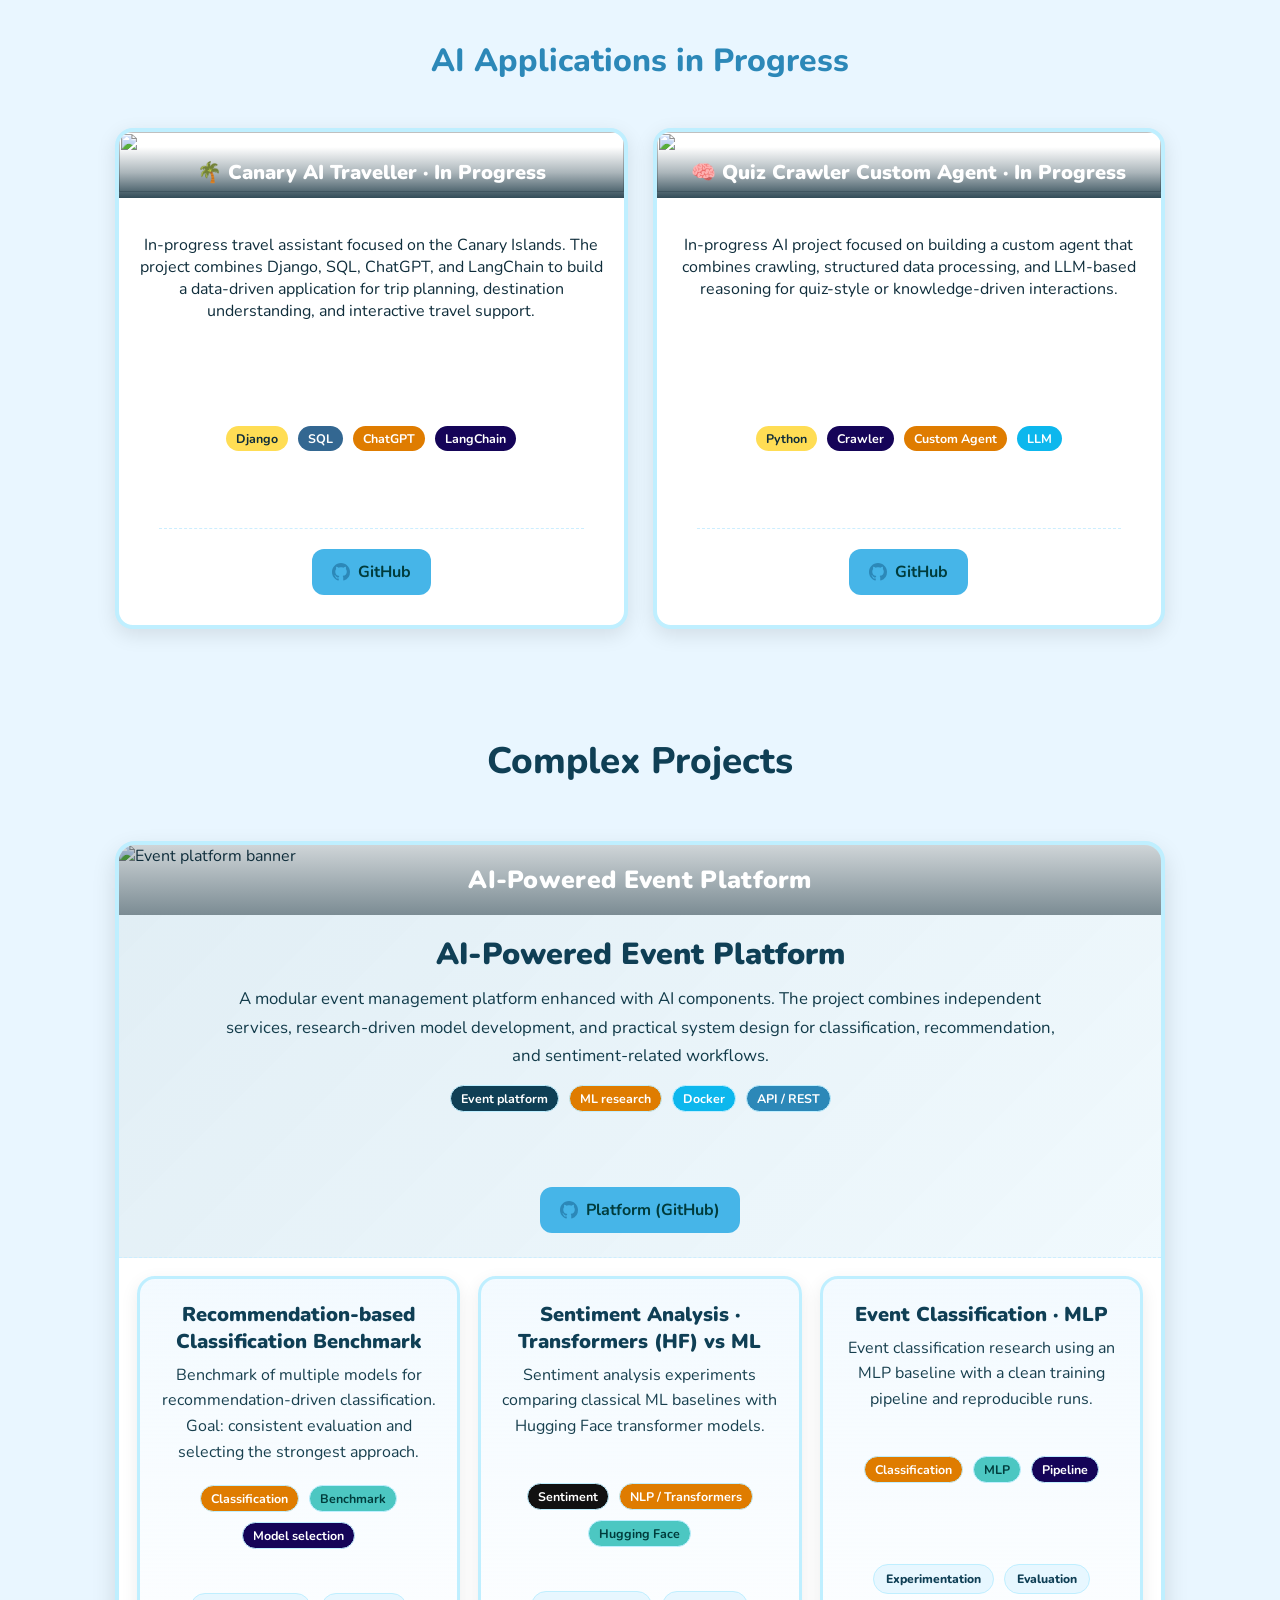
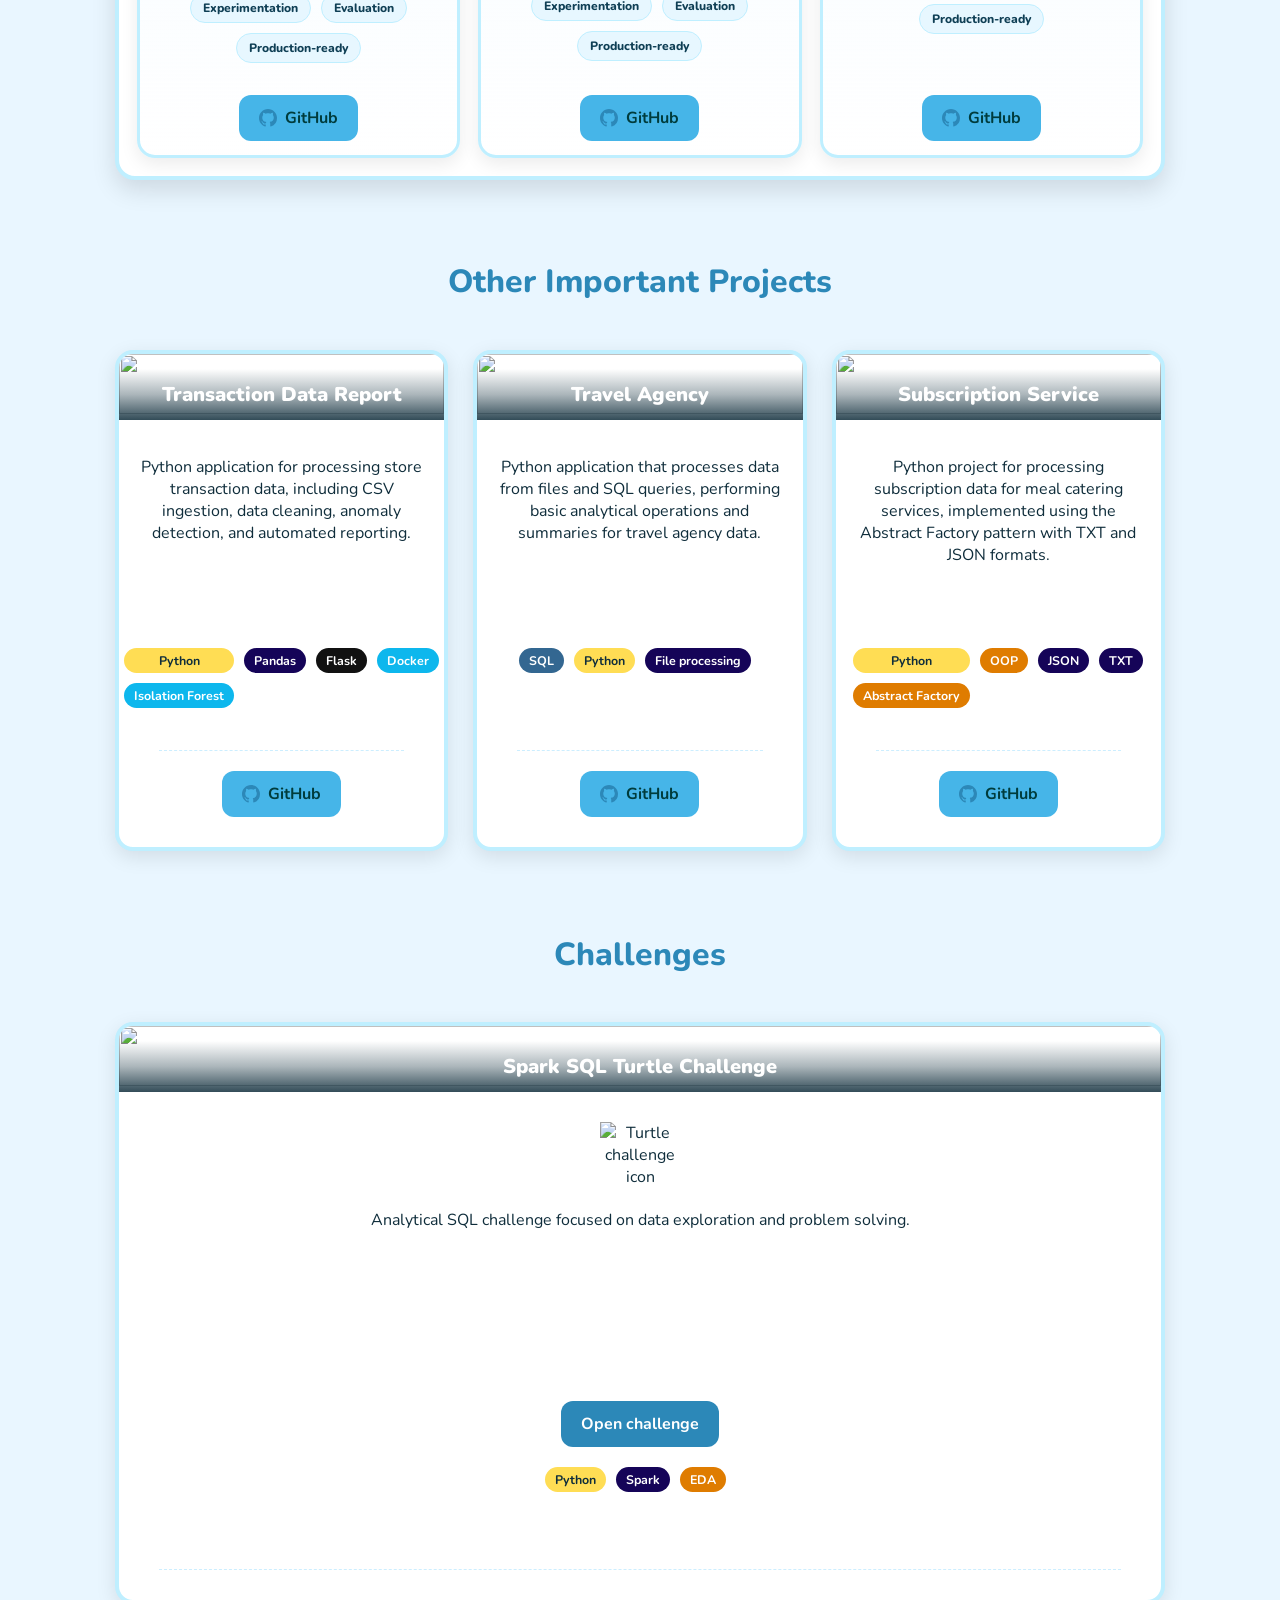
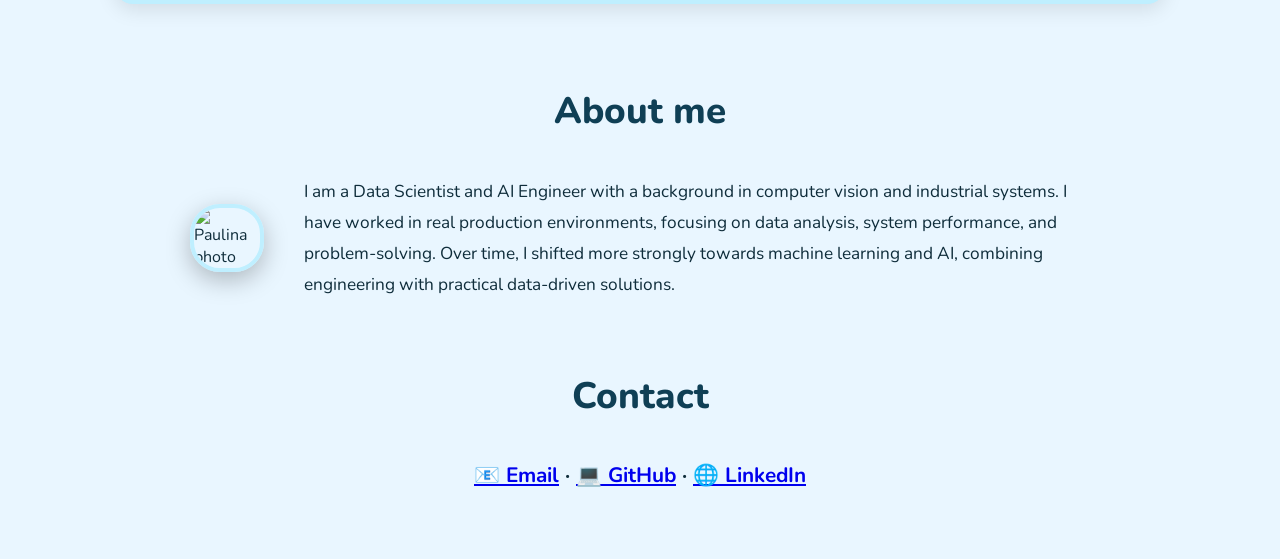
==== commit 8aa4122c: "Update index.html" ====
--- a/index.html
+++ b/index.html
@@ -45,7 +45,37 @@
   filter:drop-shadow(0 4px 6px rgba(0,0,0,.28))
 }
 
-/* ===== FLAGSHIP GRID (2 cards side-by-side) ===== */
+/* ===== INTRO / VISION ===== */
+.portfolio-intro{
+  max-width:980px;
+  margin:40px auto 10px;
+  padding:0 20px;
+}
+
+.portfolio-box{
+  background:white;
+  border-radius:22px;
+  border:4px solid #bfefff;
+  box-shadow:0 8px 24px rgba(0,0,0,.1);
+  padding:28px 30px;
+  text-align:center;
+}
+
+.portfolio-box h2{
+  margin:0 0 14px;
+  font-size:2rem;
+  color:var(--blue3);
+}
+
+.portfolio-box p{
+  margin:0 auto;
+  max-width:820px;
+  font-size:1.12rem;
+  line-height:1.8;
+  color:#173f4e;
+}
+
+/* ===== FLAGSHIP GRID ===== */
 .featured-grid{
   max-width:1050px;
   margin:30px auto;
@@ -75,6 +105,12 @@
   display:inline-flex;
   align-items:center;
   gap:8px;
+  transition:.2s ease;
+}
+
+.btn:hover{
+  transform:translateY(-1px);
+  box-shadow:0 6px 14px rgba(0,0,0,.12);
 }
 
 .btn-secondary{
@@ -82,7 +118,7 @@
   color:#003c3c
 }
 
-/* ===== TECH BADGES (Other projects + Challenge) ===== */
+/* ===== TECH BADGES ===== */
 .tech-badges{
   margin:10px 20px;
   padding-bottom:10px;
@@ -93,11 +129,11 @@
   justify-content:center;
   gap:10px 10px;
 
-  min-height:92px;     /* max 8 badge => 2 rzędy */
+  min-height:92px;
   align-content:start;
 }
 
-/* ===== MICRO BADGES (Microservices + Research cards) ===== */
+/* ===== MICRO BADGES ===== */
 .micro-badges{
   margin:14px 0 0;
   padding:0;
@@ -108,12 +144,11 @@
   justify-content:center;
   gap:10px;
 
-  min-height:96px;        /* miejsce na 2 rzędy w subcardach */
+  min-height:96px;
   align-content:flex-start;
 }
 
-
-/* ===== PILLS (always 2 + 1) ===== */
+/* ===== PILLS ===== */
 .micro-tag{
   margin-top:12px;
 
@@ -126,13 +161,11 @@
   align-content:start;
 }
 
-/* 3rd pill centered on second row */
 .micro-tag .pill:last-child{
   grid-column:1 / -1;
   justify-self:center;
 }
 
-/* Pill style */
 .pill{
   padding:6px 12px;
   border-radius:999px;
@@ -182,7 +215,6 @@
   height:100%;
 }
 
-/* CARD HEADER WITH TITLE */
 .card-header{position:relative}
 .card-header img{width:100%;height:60px;object-fit:cover}
 
@@ -212,12 +244,10 @@
   flex:1;
 }
 
-/* Stała przestrzeń na opis */
 .card-content p{
   min-height:150px;
 }
 
-/* STOPKA karty – zawsze na dole */
 .card-footer{
   margin-top:auto;
   padding-top:8px;
@@ -240,7 +270,7 @@
   box-shadow:0 8px 25px rgba(0,0,0,.25)
 }
 
-.about{font-size:1.17rem;line-height:1.8}
+.about{font-size:1.08rem;line-height:1.8}
 
 .contact{
   text-align:center;
@@ -283,6 +313,36 @@
   overflow:hidden;
 }
 
+.microservices-topbar-wrap{
+  position:relative;
+}
+
+.microservices-topbar{
+  width:100%;
+  height:70px;
+  object-fit:cover;
+  display:block;
+}
+
+.microservices-topbar-title{
+  position:absolute;
+  inset:0;
+  display:flex;
+  align-items:center;
+  justify-content:center;
+  color:white;
+  font-size:1.55rem;
+  font-weight:900;
+  letter-spacing:.3px;
+  text-align:center;
+  padding:0 16px;
+  background:linear-gradient(
+    to top,
+    rgba(15,45,59,.55),
+    rgba(15,45,59,.2)
+  );
+}
+
 .microservices-header{
   padding:18px 18px 14px;
   text-align:center;
@@ -330,7 +390,6 @@
   color:var(--blue3);
 }
 
-/* odstępy jak w innych kartach */
 .micro-subcard p{
   margin:0 0 10px;
   line-height:1.6;
@@ -340,14 +399,12 @@
 
 .micro-badges .badge{border:1px solid #bfefff;}
 
-/* Extra badge colors */
 .badge-micro{background:#0f3f55;color:white}
 .badge-ml{background:#df7c00;color:white}
 .badge-nlp{background:#111;color:white}
 .badge-api{background:#2c88b8;color:white}
 .badge-ci{background:#4cc7c2;color:#003c3c}
 
-/* STOPKA w micro-subcard – GitHub zawsze na dole */
 .micro-footer{
   margin-top:auto;
   padding-top:10px;
@@ -355,7 +412,6 @@
   justify-content:center;
 }
 
-/* ===== NIEBIESKI GitHub kot (wszędzie taki sam) ===== */
 .gh-ico{
   width:18px;
   height:18px;
@@ -363,16 +419,38 @@
   display:inline-block;
   vertical-align:-3px;
 }
+
+@media (max-width: 760px){
+  .about-wrapper{
+    flex-direction:column;
+    text-align:center;
+  }
+
+  .featured-grid{
+    grid-template-columns:1fr;
+  }
+
+  .portfolio-box{
+    padding:22px 18px;
+  }
+}
 </style>
 
 <script>
 window.onload=()=>setLang('en');
+
 const t = {
   en: {
-    projects: "Flagship Project",
+    projects: "Flagship Projects",
     other: "Other Important Projects",
     challenges: "Challenges",
-    about: "Hi! I'm Paulina — Data Scientist & AI Developer based in Spain.",
+    about_title: "About me",
+    contact_title: "Contact",
+
+    portfolio_title: "Project Vision",
+    portfolio_desc: "This portfolio is part of a larger project focused on building a data-driven travel platform based on environmental and tourism data. The goal is to create an application that helps travelers understand destinations through real data — including weather patterns, air quality (e.g. calima), seasonality, and travel trends — supporting better decision-making when planning trips.",
+
+    about: "I am a Data Scientist and AI Engineer with a background in computer vision and industrial systems. I have worked in real production environments, focusing on data analysis, system performance, and problem-solving. Over time, I shifted more strongly towards machine learning and AI, combining engineering with practical data-driven solutions.",
 
     p1: "Interactive dashboard for airline passenger analysis and forecasting, using XGBoost and LSTM models with KPIs and clear visualizations.",
     calima: "Interactive Calima monitoring dashboard for the Canary Islands: map-based view, severity levels, historical trends, and automated data updates from OpenAir.",
@@ -383,13 +461,18 @@
 
     turtle: "Analytical SQL challenge focused on data exploration and problem solving.",
 
+    llm_section: "AI Applications in Progress",
+    traveller_desc: "In-progress travel assistant focused on the Canary Islands. The project combines Django, SQL, ChatGPT, and LangChain to build a data-driven application for trip planning, destination understanding, and interactive travel support.",
+    quiz_desc: "In-progress AI project focused on building a custom agent that combines crawling, structured data processing, and LLM-based reasoning for quiz-style or knowledge-driven interactions.",
+
     complex: "Complex Projects",
 
-    micro_title: "AI Microservices Platform",
-    micro_desc: "A microservice-based ML platform. Each track is benchmarked in research, then integrated into an independent service.",
-
-    micro_b1: "Microservices",
-    micro_b2: "ML Research",
+    micro_title: "AI-Powered Event Platform",
+    micro_banner: "AI-Powered Event Platform",
+    micro_desc: "A modular event management platform enhanced with AI components. The project combines independent services, research-driven model development, and practical system design for classification, recommendation, and sentiment-related workflows.",
+
+    micro_b1: "Event platform",
+    micro_b2: "ML research",
     micro_b3: "Docker",
     micro_b4: "API / REST",
 
@@ -412,13 +495,25 @@
     evt_b1: "Classification",
     evt_b2: "MLP",
     evt_b3: "Pipeline",
+
+    traveller_card_title: "🌴 Canary AI Traveller · In Progress",
+    quiz_card_title: "🧠 Quiz Crawler Custom Agent · In Progress",
+    open_dashboard: "Open Dashboard",
+    open_challenge: "Open challenge",
+    github: "GitHub"
   },
 
   es: {
-    projects: "Proyecto principal",
+    projects: "Proyectos principales",
     other: "Otros proyectos importantes",
     challenges: "Retos",
-    about: "¡Hola! Soy Paulina — Data Scientist y Desarrolladora de IA en España.",
+    about_title: "Sobre mí",
+    contact_title: "Contacto",
+
+    portfolio_title: "Visión del proyecto",
+    portfolio_desc: "Este portfolio forma parte de un proyecto enfocado en crear una plataforma de viajes basada en datos medioambientales y turísticos. El objetivo es desarrollar una aplicación que ayude a los viajeros a entender los destinos a través de datos reales — incluyendo clima, calidad del aire (calima), estacionalidad y tendencias — para tomar mejores decisiones al planificar viajes.",
+
+    about: "Soy Data Scientist e Ingeniera de IA con experiencia en visión por computador y sistemas industriales. He trabajado en entornos de producción reales, centrándome en el análisis de datos, el rendimiento de sistemas y la resolución de problemas. Con el tiempo, me he orientado más hacia machine learning e IA, combinando ingeniería con soluciones prácticas basadas en datos.",
 
     p1: "Dashboard interactivo para el análisis y la predicción de pasajeros aéreos, utilizando modelos XGBoost y LSTM con KPIs y visualizaciones claras.",
     calima: "Dashboard interactivo para monitorizar la Calima en Canarias: mapa, niveles de severidad, tendencias históricas y actualización automática de datos desde OpenAir.",
@@ -429,12 +524,17 @@
 
     turtle: "Reto analítico de SQL enfocado en exploración de datos y resolución de problemas.",
 
+    llm_section: "Aplicaciones de IA en progreso",
+    traveller_desc: "Asistente de viaje en desarrollo centrado en las Islas Canarias. El proyecto combina Django, SQL, ChatGPT y LangChain para construir una aplicación basada en datos para planificación de viajes, comprensión de destinos y soporte interactivo al viajero.",
+    quiz_desc: "Proyecto de IA en desarrollo centrado en crear un agente personalizado que combina crawling, procesamiento de datos estructurados y razonamiento basado en LLM para interacciones tipo quiz o aplicaciones orientadas al conocimiento.",
+
     complex: "Proyectos complejos",
 
-    micro_title: "Plataforma de microservicios con IA",
-    micro_desc: "Plataforma modular: cada línea se investiga (benchmarks) y luego se integra como microservicio.",
-
-    micro_b1: "Microservicios",
+    micro_title: "Plataforma de Eventos con IA",
+    micro_banner: "Plataforma de Eventos con IA",
+    micro_desc: "Una plataforma modular de gestión de eventos reforzada con componentes de IA. El proyecto combina servicios independientes, desarrollo de modelos basado en research y diseño práctico de sistemas para clasificación, recomendación y análisis de sentimiento.",
+
+    micro_b1: "Plataforma eventos",
     micro_b2: "Investigación ML",
     micro_b3: "Docker",
     micro_b4: "API / REST",
@@ -458,13 +558,25 @@
     evt_b1: "Clasificación",
     evt_b2: "MLP",
     evt_b3: "Pipeline",
+
+    traveller_card_title: "🌴 Canary AI Traveller · En progreso",
+    quiz_card_title: "🧠 Quiz Crawler Custom Agent · En progreso",
+    open_dashboard: "Abrir dashboard",
+    open_challenge: "Abrir reto",
+    github: "GitHub"
   },
 
   pl: {
-    projects: "Projekt flagowy",
+    projects: "Projekty flagowe",
     other: "Inne ważne projekty",
     challenges: "Wyzwania",
-    about: "Cześć! Jestem Paulina — Data Scientist i AI Developer pracująca w Hiszpanii.",
+    about_title: "O mnie",
+    contact_title: "Kontakt",
+
+    portfolio_title: "Wizja projektu",
+    portfolio_desc: "To portfolio jest częścią większego projektu, którego celem jest stworzenie platformy podróżniczej opartej na danych środowiskowych i turystycznych. Celem jest budowa aplikacji, która pomaga zrozumieć miejsca na podstawie danych — takich jak pogoda, jakość powietrza (np. kalima), sezonowość i trendy — i wspiera lepsze decyzje podróżnicze.",
+
+    about: "Jestem Data Scientist i AI Engineer z doświadczeniem w computer vision oraz systemach przemysłowych. Pracowałam w rzeczywistych środowiskach produkcyjnych, skupiając się na analizie danych, wydajności systemów i rozwiązywaniu problemów. Z czasem coraz mocniej skierowałam się w stronę machine learningu i AI, łącząc inżynierię z praktycznymi rozwiązaniami data-driven.",
 
     p1: "Interaktywny dashboard do analizy i prognozowania liczby pasażerów linii lotniczych, wykorzystujący modele XGBoost i LSTM oraz czytelne wizualizacje KPI.",
     calima: "Interaktywny dashboard do monitorowania kalimy na Wyspach Kanaryjskich: mapa, poziomy nasilenia, trendy historyczne oraz automatyczne aktualizacje danych ze źródeł OpenAir.",
@@ -475,12 +587,17 @@
 
     turtle: "Analityczne wyzwanie SQL skupione na eksploracji danych i rozwiązywaniu problemów.",
 
+    llm_section: "Aplikacje AI w budowie",
+    traveller_desc: "Projekt w trakcie tworzenia, skupiony na asystencie podróży dla Wysp Kanaryjskich. Łączy Django, SQL, ChatGPT i LangChain w celu budowy aplikacji data-driven do planowania podróży, poznawania kierunków i interaktywnego wsparcia podróżnika.",
+    quiz_desc: "Projekt AI w trakcie tworzenia, skupiony na budowie własnego agenta łączącego crawling, przetwarzanie danych strukturalnych oraz rozumowanie oparte na LLM do interakcji typu quiz i zastosowań opartych na wiedzy.",
+
     complex: "Złożone projekty",
 
-    micro_title: "Platforma mikroserwisowa z ML",
-    micro_desc: "Platforma oparta o mikroserwisy: każdy track ma research/benchmark i potem jest integrowany jako osobny serwis.",
-
-    micro_b1: "Mikroserwisy",
+    micro_title: "Platforma Eventowa z AI",
+    micro_banner: "Platforma Eventowa z AI",
+    micro_desc: "Modułowa platforma do zarządzania wydarzeniami wzbogacona o komponenty AI. Projekt łączy niezależne serwisy, research modeli oraz praktyczne podejście do budowy systemów wspierających klasyfikację, rekomendacje i analizę sentymentu.",
+
+    micro_b1: "Platforma eventowa",
     micro_b2: "Research ML",
     micro_b3: "Docker",
     micro_b4: "API / REST",
@@ -504,53 +621,80 @@
     evt_b1: "Klasyfikacja",
     evt_b2: "MLP",
     evt_b3: "Pipeline",
+
+    traveller_card_title: "🌴 Canary AI Traveller · W trakcie",
+    quiz_card_title: "🧠 Quiz Crawler Custom Agent · W trakcie",
+    open_dashboard: "Otwórz dashboard",
+    open_challenge: "Otwórz wyzwanie",
+    github: "GitHub"
   }
 };
 
 function setLang(l){
- document.getElementById("projects-text").textContent=t[l].projects;
- document.getElementById("other-title").textContent=t[l].other;
- document.getElementById("challenge-title").textContent=t[l].challenges;
- document.getElementById("about-text").textContent=t[l].about;
- document.getElementById("p1-desc").textContent=t[l].p1;
- document.getElementById("calima-desc").textContent=t[l].calima;
- document.getElementById("p2-desc").textContent=t[l].p2;
- document.getElementById("p3-desc").textContent=t[l].p3;
- document.getElementById("p4-desc").textContent=t[l].p4;
- document.getElementById("turtle-desc").textContent=t[l].turtle;
-
- document.getElementById("complex-text").textContent=t[l].complex;
-
- document.getElementById("micro-title").textContent=t[l].micro_title;
- document.getElementById("micro-desc").textContent=t[l].micro_desc;
-
- document.getElementById("micro-b1").textContent=t[l].micro_b1;
- document.getElementById("micro-b2").textContent=t[l].micro_b2;
- document.getElementById("micro-b3").textContent=t[l].micro_b3;
- document.getElementById("micro-b4").textContent=t[l].micro_b4;
-
- document.getElementById("platform-btn-text").textContent=t[l].platform_btn;
-
- document.getElementById("rec-title").textContent=t[l].rec_title;
- document.getElementById("rec-desc").textContent=t[l].rec_desc;
-
- document.getElementById("sent-title").textContent=t[l].sent_title;
- document.getElementById("sent-desc").textContent=t[l].sent_desc;
-
- document.getElementById("evt-title").textContent=t[l].evt_title;
- document.getElementById("evt-desc").textContent=t[l].evt_desc;
-
- document.getElementById("rec-b1").textContent=t[l].rec_b1;
- document.getElementById("rec-b2").textContent=t[l].rec_b2;
- document.getElementById("rec-b3").textContent=t[l].rec_b3;
-
- document.getElementById("sent-b1").textContent=t[l].sent_b1;
- document.getElementById("sent-b2").textContent=t[l].sent_b2;
- document.getElementById("sent-b3").textContent=t[l].sent_b3;
-
- document.getElementById("evt-b1").textContent=t[l].evt_b1;
- document.getElementById("evt-b2").textContent=t[l].evt_b2;
- document.getElementById("evt-b3").textContent=t[l].evt_b3;
+  document.getElementById("projects-text").textContent=t[l].projects;
+  document.getElementById("other-title").textContent=t[l].other;
+  document.getElementById("challenge-title").textContent=t[l].challenges;
+  document.getElementById("about-text").textContent=t[l].about;
+  document.getElementById("about-title").textContent=t[l].about_title;
+  document.getElementById("contact-title").textContent=t[l].contact_title;
+
+  document.getElementById("portfolio-title").textContent=t[l].portfolio_title;
+  document.getElementById("portfolio-desc").textContent=t[l].portfolio_desc;
+
+  document.getElementById("p1-desc").textContent=t[l].p1;
+  document.getElementById("calima-desc").textContent=t[l].calima;
+  document.getElementById("p2-desc").textContent=t[l].p2;
+  document.getElementById("p3-desc").textContent=t[l].p3;
+  document.getElementById("p4-desc").textContent=t[l].p4;
+  document.getElementById("turtle-desc").textContent=t[l].turtle;
+
+  document.getElementById("llm-section-title").textContent=t[l].llm_section;
+  document.getElementById("traveller-desc").textContent=t[l].traveller_desc;
+  document.getElementById("quiz-desc").textContent=t[l].quiz_desc;
+  document.getElementById("traveller-card-title").textContent=t[l].traveller_card_title;
+  document.getElementById("quiz-card-title").textContent=t[l].quiz_card_title;
+
+  document.getElementById("complex-text").textContent=t[l].complex;
+
+  document.getElementById("micro-title").textContent=t[l].micro_title;
+  document.getElementById("micro-banner-text").textContent=t[l].micro_banner;
+  document.getElementById("micro-desc").textContent=t[l].micro_desc;
+
+  document.getElementById("micro-b1").textContent=t[l].micro_b1;
+  document.getElementById("micro-b2").textContent=t[l].micro_b2;
+  document.getElementById("micro-b3").textContent=t[l].micro_b3;
+  document.getElementById("micro-b4").textContent=t[l].micro_b4;
+
+  document.getElementById("platform-btn-text").textContent=t[l].platform_btn;
+
+  document.getElementById("rec-title").textContent=t[l].rec_title;
+  document.getElementById("rec-desc").textContent=t[l].rec_desc;
+
+  document.getElementById("sent-title").textContent=t[l].sent_title;
+  document.getElementById("sent-desc").textContent=t[l].sent_desc;
+
+  document.getElementById("evt-title").textContent=t[l].evt_title;
+  document.getElementById("evt-desc").textContent=t[l].evt_desc;
+
+  document.getElementById("rec-b1").textContent=t[l].rec_b1;
+  document.getElementById("rec-b2").textContent=t[l].rec_b2;
+  document.getElementById("rec-b3").textContent=t[l].rec_b3;
+
+  document.getElementById("sent-b1").textContent=t[l].sent_b1;
+  document.getElementById("sent-b2").textContent=t[l].sent_b2;
+  document.getElementById("sent-b3").textContent=t[l].sent_b3;
+
+  document.getElementById("evt-b1").textContent=t[l].evt_b1;
+  document.getElementById("evt-b2").textContent=t[l].evt_b2;
+  document.getElementById("evt-b3").textContent=t[l].evt_b3;
+
+  document.getElementById("open-dashboard-1").textContent=t[l].open_dashboard;
+  document.getElementById("open-dashboard-2").textContent=t[l].open_dashboard;
+  document.getElementById("open-challenge-btn").textContent=t[l].open_challenge;
+
+  document.querySelectorAll(".github-text").forEach(el => {
+    el.textContent = t[l].github;
+  });
 }
 </script>
 </head>
@@ -566,18 +710,23 @@
   </div>
 </header>
 
+<section class="portfolio-intro">
+  <div class="portfolio-box">
+    <h2 id="portfolio-title"></h2>
+    <p id="portfolio-desc"></p>
+  </div>
+</section>
+
 <h2 class="flagship-title">
   <span id="projects-text"></span>
   <img src="https://raw.githubusercontent.com/paulinap92/paulinap92.github.io/main/canary-turtle.png" class="flagship-turtle" alt="Turtle icon">
 </h2>
 
-<!-- FLAGSHIP -->
 <div class="featured-grid">
 
-  <!-- CARD 1 -->
   <div class="card">
     <div class="card-header">
-      <img src="https://dummyimage.com/1200x300/2c88b8/ffffff&text=%20">
+      <img src="https://dummyimage.com/1200x300/2c88b8/ffffff&text=%20" alt="">
       <div class="card-title">🌴✈️ Canary Islands Air Passengers Forecasting</div>
     </div>
 
@@ -586,7 +735,7 @@
 
       <div class="project-actions">
         <a class="btn" href="https://canary-islands-air-passenger-forecasting-vzjqeewcif6zozww6edre.streamlit.app/" target="_blank">
-          Open Dashboard
+          <span id="open-dashboard-1"></span>
         </a>
       </div>
 
@@ -614,17 +763,16 @@
               0 1.07-.01 1.93-.01 2.2 0 .21.15.46.55.38A8.013 8.013 0 0 0 16 8
               c0-4.42-3.58-8-8-8Z"></path>
             </svg>
-            GitHub
+            <span class="github-text">GitHub</span>
           </a>
         </div>
       </div>
     </div>
   </div>
 
-  <!-- CARD 2 -->
   <div class="card">
     <div class="card-header">
-      <img src="https://dummyimage.com/1200x300/239a94/ffffff&text=%20">
+      <img src="https://dummyimage.com/1200x300/239a94/ffffff&text=%20" alt="">
       <div class="card-title">🌫️🏝️ Calima Detection Dashboard</div>
     </div>
 
@@ -632,8 +780,8 @@
       <p id="calima-desc"></p>
 
       <div class="project-actions">
-        <a class="btn" href="https://calima-detection-dashboard-h79yijjkwtskdhzajeumeo.streamlit.app/" target="_blank">
-          Open Dashboard
+        <a class="btn" href="https://calima-detection-dashboard.onrender.com/" target="_blank">
+          <span id="open-dashboard-2"></span>
         </a>
       </div>
 
@@ -662,7 +810,7 @@
               0 1.07-.01 1.93-.01 2.2 0 .21.15.46.55.38A8.013 8.013 0 0 0 16 8
               c0-4.42-3.58-8-8-8Z"></path>
             </svg>
-            GitHub
+            <span class="github-text">GitHub</span>
           </a>
         </div>
       </div>
@@ -671,14 +819,100 @@
 
 </div>
 
-<!-- COMPLEX PROJECTS -->
+<h2 id="llm-section-title" class="subsection"></h2>
+<section class="projects">
+
+  <div class="card">
+    <div class="card-header">
+      <img src="https://dummyimage.com/1200x300/4cc7c2/ffffff&text=%20" alt="">
+      <div class="card-title" id="traveller-card-title"></div>
+    </div>
+
+    <div class="card-content">
+      <p id="traveller-desc"></p>
+
+      <div class="card-footer">
+        <div class="tech-badges">
+          <span class="badge badge-python">Django</span>
+          <span class="badge badge-sql">SQL</span>
+          <span class="badge badge-oop">ChatGPT</span>
+          <span class="badge badge-pandas">LangChain</span>
+        </div>
+
+        <div class="project-actions">
+          <a class="btn btn-secondary" href="https://github.com/paulinap92/canary-traveller-AI-agent" target="_blank">
+            <svg class="gh-ico" viewBox="0 0 16 16" aria-hidden="true">
+              <path d="M8 0C3.58 0 0 3.58 0 8c0 3.54 2.29 6.53 5.47 7.59.4.07.55-.17.55-.38
+              0-.19-.01-.82-.01-1.49-2.01.37-2.53-.49-2.69-.94-.09-.23-.48-.94-.82-1.13
+              -.28-.15-.68-.52-.01-.53.63-.01 1.08.58 1.23.82.72 1.21 1.87.87 2.33.66
+              .07-.52.28-.87.51-1.07-1.78-.2-3.64-.89-3.64-3.95 0-.87.31-1.59.82-2.15
+              -.08-.2-.36-1.02.08-2.12 0 0 .67-.21 2.2.82.64-.18 1.32-.27 2-.27
+              .68 0 1.36.09 2 .27 1.53-1.04 2.2-.82 2.2-.82.44 1.1.16 1.92.08 2.12
+              .51.56.82 1.27.82 2.15 0 3.07-1.87 3.75-3.65 3.95.29.25.54.73.54 1.48
+              0 1.07-.01 1.93-.01 2.2 0 .21.15.46.55.38A8.013 8.013 0 0 0 16 8
+              c0-4.42-3.58-8-8-8Z"></path>
+            </svg>
+            <span class="github-text">GitHub</span>
+          </a>
+        </div>
+      </div>
+    </div>
+  </div>
+
+  <div class="card">
+    <div class="card-header">
+      <img src="https://dummyimage.com/1200x300/239a94/ffffff&text=%20" alt="">
+      <div class="card-title" id="quiz-card-title"></div>
+    </div>
+
+    <div class="card-content">
+      <p id="quiz-desc"></p>
+
+      <div class="card-footer">
+        <div class="tech-badges">
+          <span class="badge badge-python">Python</span>
+          <span class="badge badge-pandas">Crawler</span>
+          <span class="badge badge-oop">Custom Agent</span>
+          <span class="badge badge-docker">LLM</span>
+        </div>
+
+        <div class="project-actions">
+          <a class="btn btn-secondary" href="https://github.com/paulinap92" target="_blank">
+            <svg class="gh-ico" viewBox="0 0 16 16" aria-hidden="true">
+              <path d="M8 0C3.58 0 0 3.58 0 8c0 3.54 2.29 6.53 5.47 7.59.4.07.55-.17.55-.38
+              0-.19-.01-.82-.01-1.49-2.01.37-2.53-.49-2.69-.94-.09-.23-.48-.94-.82-1.13
+              -.28-.15-.68-.52-.01-.53.63-.01 1.08.58 1.23.82.72 1.21 1.87.87 2.33.66
+              .07-.52.28-.87.51-1.07-1.78-.2-3.64-.89-3.64-3.95 0-.87.31-1.59.82-2.15
+              -.08-.2-.36-1.02.08-2.12 0 0 .67-.21 2.2.82.64-.18 1.32-.27 2-.27
+              .68 0 1.36.09 2 .27 1.53-1.04 2.2-.82 2.2-.82.44 1.1.16 1.92.08 2.12
+              .51.56.82 1.27.82 2.15 0 3.07-1.87 3.75-3.65 3.95.29.25.54.73.54 1.48
+              0 1.07-.01 1.93-.01 2.2 0 .21.15.46.55.38A8.013 8.013 0 0 0 16 8
+              c0-4.42-3.58-8-8-8Z"></path>
+            </svg>
+            <span class="github-text">GitHub</span>
+          </a>
+        </div>
+      </div>
+    </div>
+  </div>
+
+</section>
+
 <h2 class="flagship-title" style="margin-top:95px;">
   <span id="complex-text"></span>
 </h2>
 
-<!-- MICROservices -->
 <div class="microservices-wrap">
   <div class="microservices-card">
+
+    <div class="microservices-topbar-wrap">
+      <img
+        class="microservices-topbar"
+        src="https://dummyimage.com/1200x300/2c88b8/ffffff&text=%20"
+        alt="Event platform banner"
+      >
+      <div class="microservices-topbar-title" id="micro-banner-text"></div>
+    </div>
 
     <div class="microservices-header">
       <h3 id="micro-title"></h3>
@@ -711,7 +945,6 @@
 
     <div class="microservices-subgrid">
 
-      <!-- Subcard 1 -->
       <div class="micro-subcard">
         <h4 id="rec-title"></h4>
         <p id="rec-desc"></p>
@@ -731,12 +964,11 @@
         <div class="micro-footer">
           <a class="btn btn-secondary" href="https://github.com/paulinap92/recommendation-model-research" target="_blank">
             <svg class="gh-ico" viewBox="0 0 16 16" aria-hidden="true"><path d="M8 0C3.58 0 0 3.58 0 8c0 3.54 2.29 6.53 5.47 7.59.4.07.55-.17.55-.38 0-.19-.01-.82-.01-1.49-2.01.37-2.53-.49-2.69-.94-.09-.23-.48-.94-.82-1.13-.28-.15-.68-.52-.01-.53.63-.01 1.08.58 1.23.82.72 1.21 1.87.87 2.33.66.07-.52.28-.87.51-1.07-1.78-.2-3.64-.89-3.64-3.95 0-.87.31-1.59.82-2.15-.08-.2-.36-1.02.08-2.12 0 0 .67-.21 2.2.82.64-.18 1.32-.27 2-.27.68 0 1.36.09 2 .27 1.53-1.04 2.2-.82 2.2-.82.44 1.1.16 1.92.08 2.12.51.56.82 1.27.82 2.15 0 3.07-1.87 3.75-3.65 3.95.29.25.54.73.54 1.48 0 1.07-.01 1.93-.01 2.2 0 .21.15.46.55.38A8.013 8.013 0 0 0 16 8c0-4.42-3.58-8-8-8Z"></path></svg>
-            GitHub
+            <span class="github-text">GitHub</span>
           </a>
         </div>
       </div>
 
-      <!-- Subcard 2 -->
       <div class="micro-subcard">
         <h4 id="sent-title"></h4>
         <p id="sent-desc"></p>
@@ -756,12 +988,11 @@
         <div class="micro-footer">
           <a class="btn btn-secondary" href="https://github.com/paulinap92/sentiment-analysis-research" target="_blank">
             <svg class="gh-ico" viewBox="0 0 16 16" aria-hidden="true"><path d="M8 0C3.58 0 0 3.58 0 8c0 3.54 2.29 6.53 5.47 7.59.4.07.55-.17.55-.38 0-.19-.01-.82-.01-1.49-2.01.37-2.53-.49-2.69-.94-.09-.23-.48-.94-.82-1.13-.28-.15-.68-.52-.01-.53.63-.01 1.08.58 1.23.82.72 1.21 1.87.87 2.33.66.07-.52.28-.87.51-1.07-1.78-.2-3.64-.89-3.64-3.95 0-.87.31-1.59.82-2.15-.08-.2-.36-1.02.08-2.12 0 0 .67-.21 2.2.82.64-.18 1.32-.27 2-.27.68 0 1.36.09 2 .27 1.53-1.04 2.2-.82 2.2-.82.44 1.1.16 1.92.08 2.12.51.56.82 1.27.82 2.15 0 3.07-1.87 3.75-3.65 3.95.29.25.54.73.54 1.48 0 1.07-.01 1.93-.01 2.2 0 .21.15.46.55.38A8.013 8.013 0 0 0 16 8c0-4.42-3.58-8-8-8Z"></path></svg>
-            GitHub
+            <span class="github-text">GitHub</span>
           </a>
         </div>
       </div>
 
-      <!-- Subcard 3 -->
       <div class="micro-subcard">
         <h4 id="evt-title"></h4>
         <p id="evt-desc"></p>
@@ -781,7 +1012,7 @@
         <div class="micro-footer">
           <a class="btn btn-secondary" href="https://github.com/paulinap92/event-classification-research" target="_blank">
             <svg class="gh-ico" viewBox="0 0 16 16" aria-hidden="true"><path d="M8 0C3.58 0 0 3.58 0 8c0 3.54 2.29 6.53 5.47 7.59.4.07.55-.17.55-.38 0-.19-.01-.82-.01-1.49-2.01.37-2.53-.49-2.69-.94-.09-.23-.48-.94-.82-1.13-.28-.15-.68-.52-.01-.53.63-.01 1.08.58 1.23.82.72 1.21 1.87.87 2.33.66.07-.52.28-.87.51-1.07-1.78-.2-3.64-.89-3.64-3.95 0-.87.31-1.59.82-2.15-.08-.2-.36-1.02.08-2.12 0 0 .67-.21 2.2.82.64-.18 1.32-.27 2-.27.68 0 1.36.09 2 .27 1.53-1.04 2.2-.82 2.2-.82.44 1.1.16 1.92.08 2.12.51.56.82 1.27.82 2.15 0 3.07-1.87 3.75-3.65 3.95.29.25.54.73.54 1.48 0 1.07-.01 1.93-.01 2.2 0 .21.15.46.55.38A8.013 8.013 0 0 0 16 8c0-4.42-3.58-8-8-8Z"></path></svg>
-            GitHub
+            <span class="github-text">GitHub</span>
           </a>
         </div>
       </div>
@@ -790,101 +1021,99 @@
   </div>
 </div>
 
-<!-- OTHER PROJECTS -->
 <h2 id="other-title" class="subsection"></h2>
 <section class="projects">
 
-<div class="card">
-  <div class="card-header">
-   <img src="https://dummyimage.com/50x300/239a94/ffffff&text=%20">
-   <div class="card-title">Transaction Data Report</div>
+  <div class="card">
+    <div class="card-header">
+      <img src="https://dummyimage.com/50x300/239a94/ffffff&text=%20" alt="">
+      <div class="card-title">Transaction Data Report</div>
+    </div>
+
+    <div class="card-content">
+      <p id="p2-desc"></p>
+
+      <div class="card-footer">
+        <div class="tech-badges">
+          <span class="badge badge-python">Python</span>
+          <span class="badge badge-pandas">Pandas</span>
+          <span class="badge badge-flask">Flask</span>
+          <span class="badge badge-docker">Docker</span>
+          <span class="badge badge-docker">Isolation Forest</span>
+        </div>
+
+        <div class="project-actions">
+          <a class="btn btn-secondary" href="https://github.com/paulinap92/transaction-data-report" target="_blank">
+            <svg class="gh-ico" viewBox="0 0 16 16" aria-hidden="true"><path d="M8 0C3.58 0 0 3.58 0 8c0 3.54 2.29 6.53 5.47 7.59.4.07.55-.17.55-.38 0-.19-.01-.82-.01-1.49-2.01.37-2.53-.49-2.69-.94-.09-.23-.48-.94-.82-1.13-.28-.15-.68-.52-.01-.53.63-.01 1.08.58 1.23.82.72 1.21 1.87.87 2.33.66.07-.52.28-.87.51-1.07-1.78-.2-3.64-.89-3.64-3.95 0-.87.31-1.59.82-2.15-.08-.2-.36-1.02.08-2.12 0 0 .67-.21 2.2.82.64-.18 1.32-.27 2-.27.68 0 1.36.09 2 .27 1.53-1.04 2.2-.82 2.2-.82.44 1.1.16 1.92.08 2.12.51.56.82 1.27.82 2.15 0 3.07-1.87 3.75-3.65 3.95.29.25.54.73.54 1.48 0 1.07-.01 1.93-.01 2.2 0 .21.15.46.55.38A8.013 8.013 0 0 0 16 8c0-4.42-3.58-8-8-8Z"></path></svg>
+            <span class="github-text">GitHub</span>
+          </a>
+        </div>
+      </div>
+    </div>
   </div>
 
-  <div class="card-content">
-    <p id="p2-desc"></p>
-
-    <div class="card-footer">
-      <div class="tech-badges">
-        <span class="badge badge-python">Python</span>
-        <span class="badge badge-pandas">Pandas</span>
-        <span class="badge badge-flask">Flask</span>
-        <span class="badge badge-docker">Docker</span>
-        <span class="badge badge-docker">Isolation Forest</span>
-      </div>
-
-      <div class="project-actions">
-        <a class="btn btn-secondary" href="https://github.com/paulinap92/transaction-data-report" target="_blank">
-          <svg class="gh-ico" viewBox="0 0 16 16" aria-hidden="true"><path d="M8 0C3.58 0 0 3.58 0 8c0 3.54 2.29 6.53 5.47 7.59.4.07.55-.17.55-.38 0-.19-.01-.82-.01-1.49-2.01.37-2.53-.49-2.69-.94-.09-.23-.48-.94-.82-1.13-.28-.15-.68-.52-.01-.53.63-.01 1.08.58 1.23.82.72 1.21 1.87.87 2.33.66.07-.52.28-.87.51-1.07-1.78-.2-3.64-.89-3.64-3.95 0-.87.31-1.59.82-2.15-.08-.2-.36-1.02.08-2.12 0 0 .67-.21 2.2.82.64-.18 1.32-.27 2-.27.68 0 1.36.09 2 .27 1.53-1.04 2.2-.82 2.2-.82.44 1.1.16 1.92.08 2.12.51.56.82 1.27.82 2.15 0 3.07-1.87 3.75-3.65 3.95.29.25.54.73.54 1.48 0 1.07-.01 1.93-.01 2.2 0 .21.15.46.55.38A8.013 8.013 0 0 0 16 8c0-4.42-3.58-8-8-8Z"></path></svg>
-          GitHub
-        </a>
+  <div class="card">
+    <div class="card-header">
+      <img src="https://dummyimage.com/50x300/4cc7c2/ffffff&text=%20" alt="">
+      <div class="card-title">Travel Agency</div>
+    </div>
+
+    <div class="card-content">
+      <p id="p3-desc"></p>
+
+      <div class="card-footer">
+        <div class="tech-badges">
+          <span class="badge badge-sql">SQL</span>
+          <span class="badge badge-python">Python</span>
+          <span class="badge badge-pandas">File processing</span>
+        </div>
+
+        <div class="project-actions">
+          <a class="btn btn-secondary" href="https://github.com/paulinap92/travel-agency-sql" target="_blank">
+            <svg class="gh-ico" viewBox="0 0 16 16" aria-hidden="true"><path d="M8 0C3.58 0 0 3.58 0 8c0 3.54 2.29 6.53 5.47 7.59.4.07.55-.17.55-.38 0-.19-.01-.82-.01-1.49-2.01.37-2.53-.49-2.69-.94-.09-.23-.48-.94-.82-1.13-.28-.15-.68-.52-.01-.53.63-.01 1.08.58 1.23.82.72 1.21 1.87.87 2.33.66.07-.52.28-.87.51-1.07-1.78-.2-3.64-.89-3.64-3.95 0-.87.31-1.59.82-2.15-.08-.2-.36-1.02.08-2.12 0 0 .67-.21 2.2.82.64-.18 1.32-.27 2-.27.68 0 1.36.09 2 .27 1.53-1.04 2.2-.82 2.2-.82.44 1.1.16 1.92.08 2.12.51.56.82 1.27.82 2.15 0 3.07-1.87 3.75-3.65 3.95.29.25.54.73.54 1.48 0 1.07-.01 1.93-.01 2.2 0 .21.15.46.55.38A8.013 8.013 0 0 0 16 8c0-4.42-3.58-8-8-8Z"></path></svg>
+            <span class="github-text">GitHub</span>
+          </a>
+        </div>
       </div>
     </div>
   </div>
-</div>
-
-<div class="card">
-  <div class="card-header">
-    <img src="https://dummyimage.com/50x300/4cc7c2/ffffff&text=%20">
-    <div class="card-title">Travel Agency</div>
+
+  <div class="card">
+    <div class="card-header">
+      <img src="https://dummyimage.com/50x300/c6f5f3/004b4b&text=%20" alt="">
+      <div class="card-title">Subscription Service</div>
+    </div>
+
+    <div class="card-content">
+      <p id="p4-desc"></p>
+
+      <div class="card-footer">
+        <div class="tech-badges">
+          <span class="badge badge-python">Python</span>
+          <span class="badge badge-oop">OOP</span>
+          <span class="badge badge-pandas">JSON</span>
+          <span class="badge badge-pandas">TXT</span>
+          <span class="badge badge-oop">Abstract Factory</span>
+        </div>
+
+        <div class="project-actions">
+          <a class="btn btn-secondary" href="https://github.com/paulinap92/subscription-service-factory" target="_blank">
+            <svg class="gh-ico" viewBox="0 0 16 16" aria-hidden="true"><path d="M8 0C3.58 0 0 3.58 0 8c0 3.54 2.29 6.53 5.47 7.59.4.07.55-.17.55-.38 0-.19-.01-.82-.01-1.49-2.01.37-2.53-.49-2.69-.94-.09-.23-.48-.94-.82-1.13-.28-.15-.68-.52-.01-.53.63-.01 1.08.58 1.23.82.72 1.21 1.87.87 2.33.66.07-.52.28-.87.51-1.07-1.78-.2-3.64-.89-3.64-3.95 0-.87.31-1.59.82-2.15-.08-.2-.36-1.02.08-2.12 0 0 .67-.21 2.2.82.64-.18 1.32-.27 2-.27.68 0 1.36.09 2 .27 1.53-1.04 2.2-.82 2.2-.82.44 1.1.16 1.92.08 2.12.51.56.82 1.27.82 2.15 0 3.07-1.87 3.75-3.65 3.95.29.25.54.73.54 1.48 0 1.07-.01 1.93-.01 2.2 0 .21.15.46.55.38A8.013 8.013 0 0 0 16 8c0-4.42-3.58-8-8-8Z"></path></svg>
+            <span class="github-text">GitHub</span>
+          </a>
+        </div>
+      </div>
+    </div>
   </div>
 
-  <div class="card-content">
-    <p id="p3-desc"></p>
-
-    <div class="card-footer">
-      <div class="tech-badges">
-        <span class="badge badge-sql">SQL</span>
-        <span class="badge badge-python">Python</span>
-        <span class="badge badge-pandas">File processing</span>
-      </div>
-
-      <div class="project-actions">
-        <a class="btn btn-secondary" href="https://github.com/paulinap92/travel-agency-sql" target="_blank">
-          <svg class="gh-ico" viewBox="0 0 16 16" aria-hidden="true"><path d="M8 0C3.58 0 0 3.58 0 8c0 3.54 2.29 6.53 5.47 7.59.4.07.55-.17.55-.38 0-.19-.01-.82-.01-1.49-2.01.37-2.53-.49-2.69-.94-.09-.23-.48-.94-.82-1.13-.28-.15-.68-.52-.01-.53.63-.01 1.08.58 1.23.82.72 1.21 1.87.87 2.33.66.07-.52.28-.87.51-1.07-1.78-.2-3.64-.89-3.64-3.95 0-.87.31-1.59.82-2.15-.08-.2-.36-1.02.08-2.12 0 0 .67-.21 2.2.82.64-.18 1.32-.27 2-.27.68 0 1.36.09 2 .27 1.53-1.04 2.2-.82 2.2-.82.44 1.1.16 1.92.08 2.12.51.56.82 1.27.82 2.15 0 3.07-1.87 3.75-3.65 3.95.29.25.54.73.54 1.48 0 1.07-.01 1.93-.01 2.2 0 .21.15.46.55.38A8.013 8.013 0 0 0 16 8c0-4.42-3.58-8-8-8Z"></path></svg>
-          GitHub
-        </a>
-      </div>
-    </div>
-  </div>
-</div>
-
-<div class="card">
-  <div class="card-header">
-    <img src="https://dummyimage.com/50x300/c6f5f3/004b4b&text=%20">
-    <div class="card-title">Subscription Service</div>
-  </div>
-
-  <div class="card-content">
-    <p id="p4-desc"></p>
-
-    <div class="card-footer">
-      <div class="tech-badges">
-        <span class="badge badge-python">Python</span>
-        <span class="badge badge-oop">OOP</span>
-        <span class="badge badge-pandas">JSON</span>
-        <span class="badge badge-pandas">TXT</span>
-        <span class="badge badge-oop">Abstract Factory</span>
-      </div>
-
-      <div class="project-actions">
-        <a class="btn btn-secondary" href="https://github.com/paulinap92/subscription-service-factory" target="_blank">
-          <svg class="gh-ico" viewBox="0 0 16 16" aria-hidden="true"><path d="M8 0C3.58 0 0 3.58 0 8c0 3.54 2.29 6.53 5.47 7.59.4.07.55-.17.55-.38 0-.19-.01-.82-.01-1.49-2.01.37-2.53-.49-2.69-.94-.09-.23-.48-.94-.82-1.13-.28-.15-.68-.52-.01-.53.63-.01 1.08.58 1.23.82.72 1.21 1.87.87 2.33.66.07-.52.28-.87.51-1.07-1.78-.2-3.64-.89-3.64-3.95 0-.87.31-1.59.82-2.15-.08-.2-.36-1.02.08-2.12 0 0 .67-.21 2.2.82.64-.18 1.32-.27 2-.27.68 0 1.36.09 2 .27 1.53-1.04 2.2-.82 2.2-.82.44 1.1.16 1.92.08 2.12.51.56.82 1.27.82 2.15 0 3.07-1.87 3.75-3.65 3.95.29.25.54.73.54 1.48 0 1.07-.01 1.93-.01 2.2 0 .21.15.46.55.38A8.013 8.013 0 0 0 16 8c0-4.42-3.58-8-8-8Z"></path></svg>
-          GitHub
-        </a>
-      </div>
-    </div>
-  </div>
-</div>
-
 </section>
 
-<!-- CHALLENGES -->
 <h2 id="challenge-title" class="subsection"></h2>
 <section class="projects">
 
   <div class="card">
     <div class="card-header">
-      <img src="https://dummyimage.com/50x300/c6f5f3/004b4b&text=%20">
+      <img src="https://dummyimage.com/50x300/c6f5f3/004b4b&text=%20" alt="">
       <div class="card-title">Spark SQL Turtle Challenge</div>
     </div>
 
@@ -895,7 +1124,7 @@
       <div class="card-footer">
         <div class="project-actions">
           <a class="btn" href="https://colab.research.google.com/github/paulinap92/SQL-basics/blob/main/Turtles_%26_Tides_Spark_SQL_analysis.ipynb" target="_blank">
-            Open challenge
+            <span id="open-challenge-btn"></span>
           </a>
         </div>
 
@@ -910,15 +1139,15 @@
 
 </section>
 
-<h2>About me</h2>
+<h2 id="about-title"></h2>
 <div class="about-wrapper">
   <img src="https://raw.githubusercontent.com/paulinap92/paulinap92.github.io/main/ppioo.bmp" alt="Paulina photo">
   <div class="about" id="about-text"></div>
 </div>
 
-<h2>Contact</h2>
+<h2 id="contact-title"></h2>
 <div class="contact">
-  <a href="paulina.piotrowska.p@gmail.com">📧 Email</a> ·
+  <a href="mailto:paulina.piotrowska.p@gmail.com">📧 Email</a> ·
   <a href="https://github.com/paulinap92" target="_blank">💻 GitHub</a> ·
   <a href="https://www.linkedin.com/in/paulina-piotrowska-859b17122/" target="_blank">🌐 LinkedIn</a>
 </div>
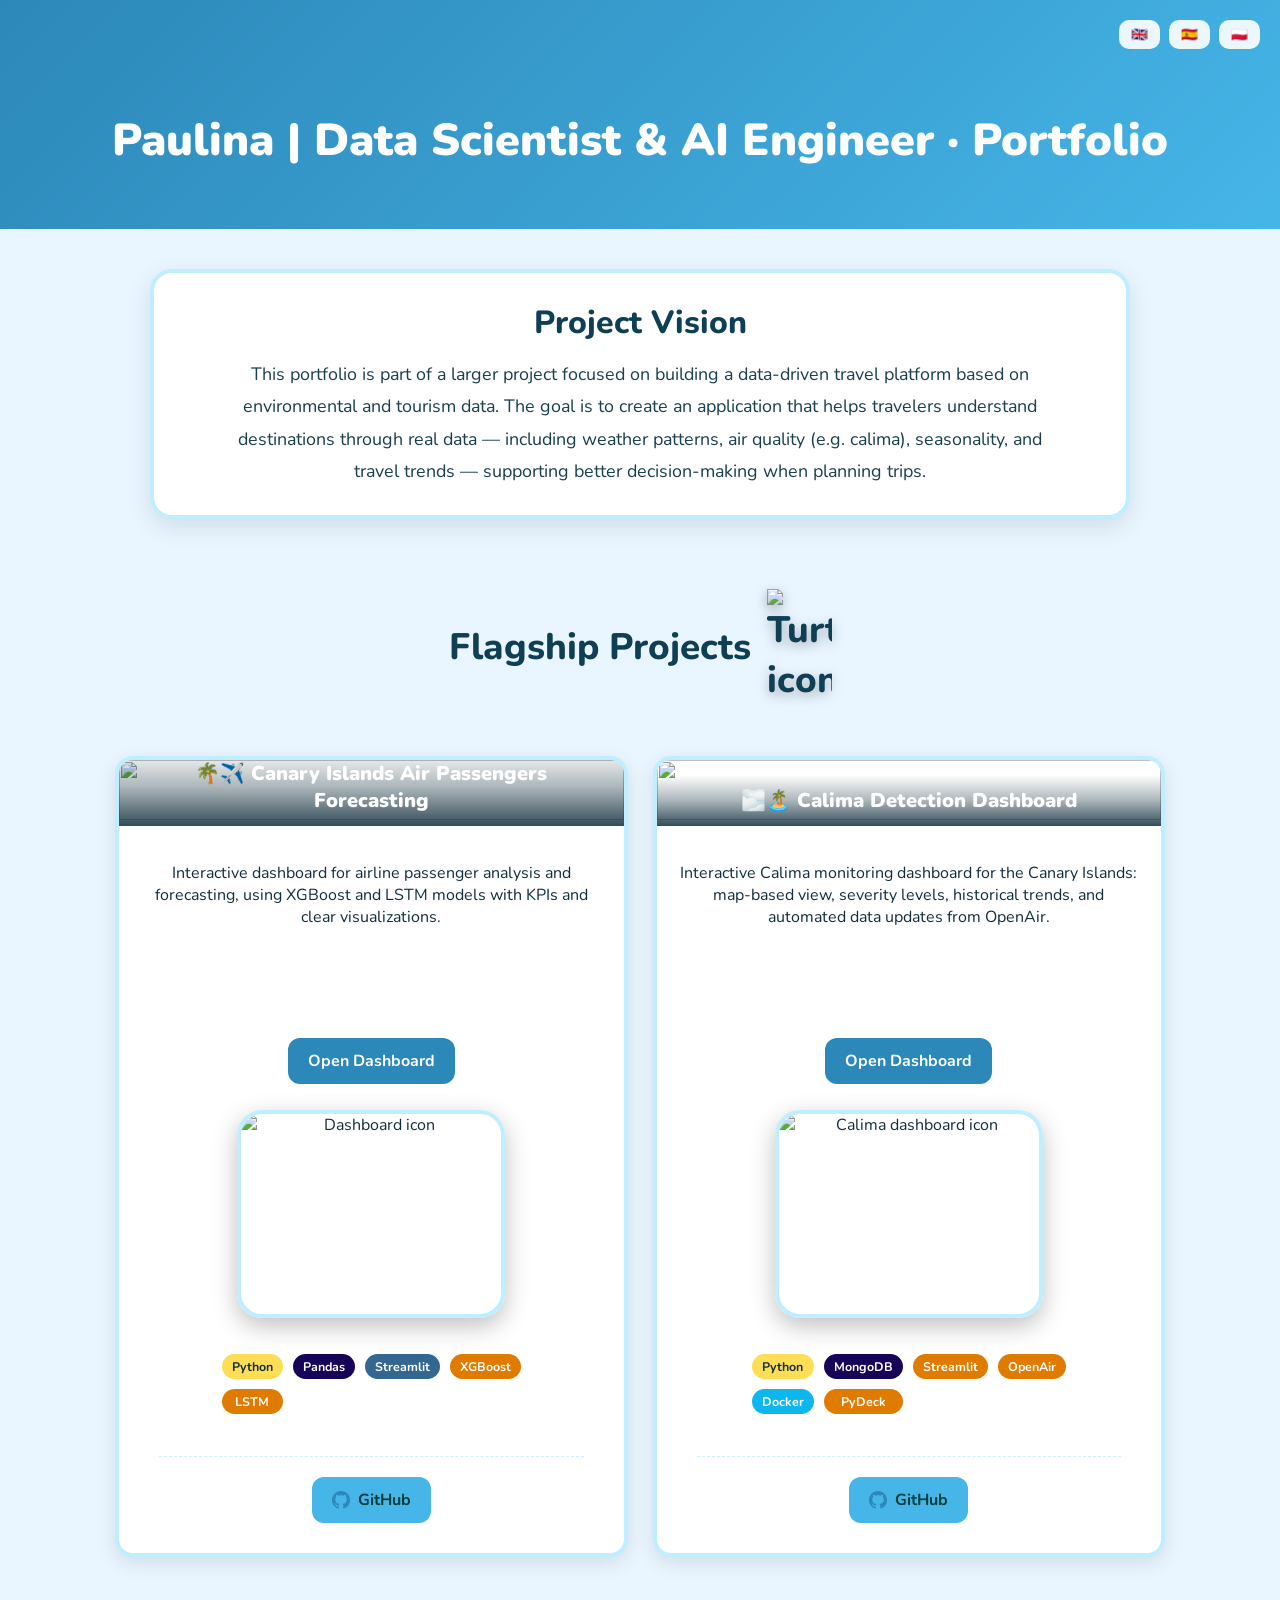
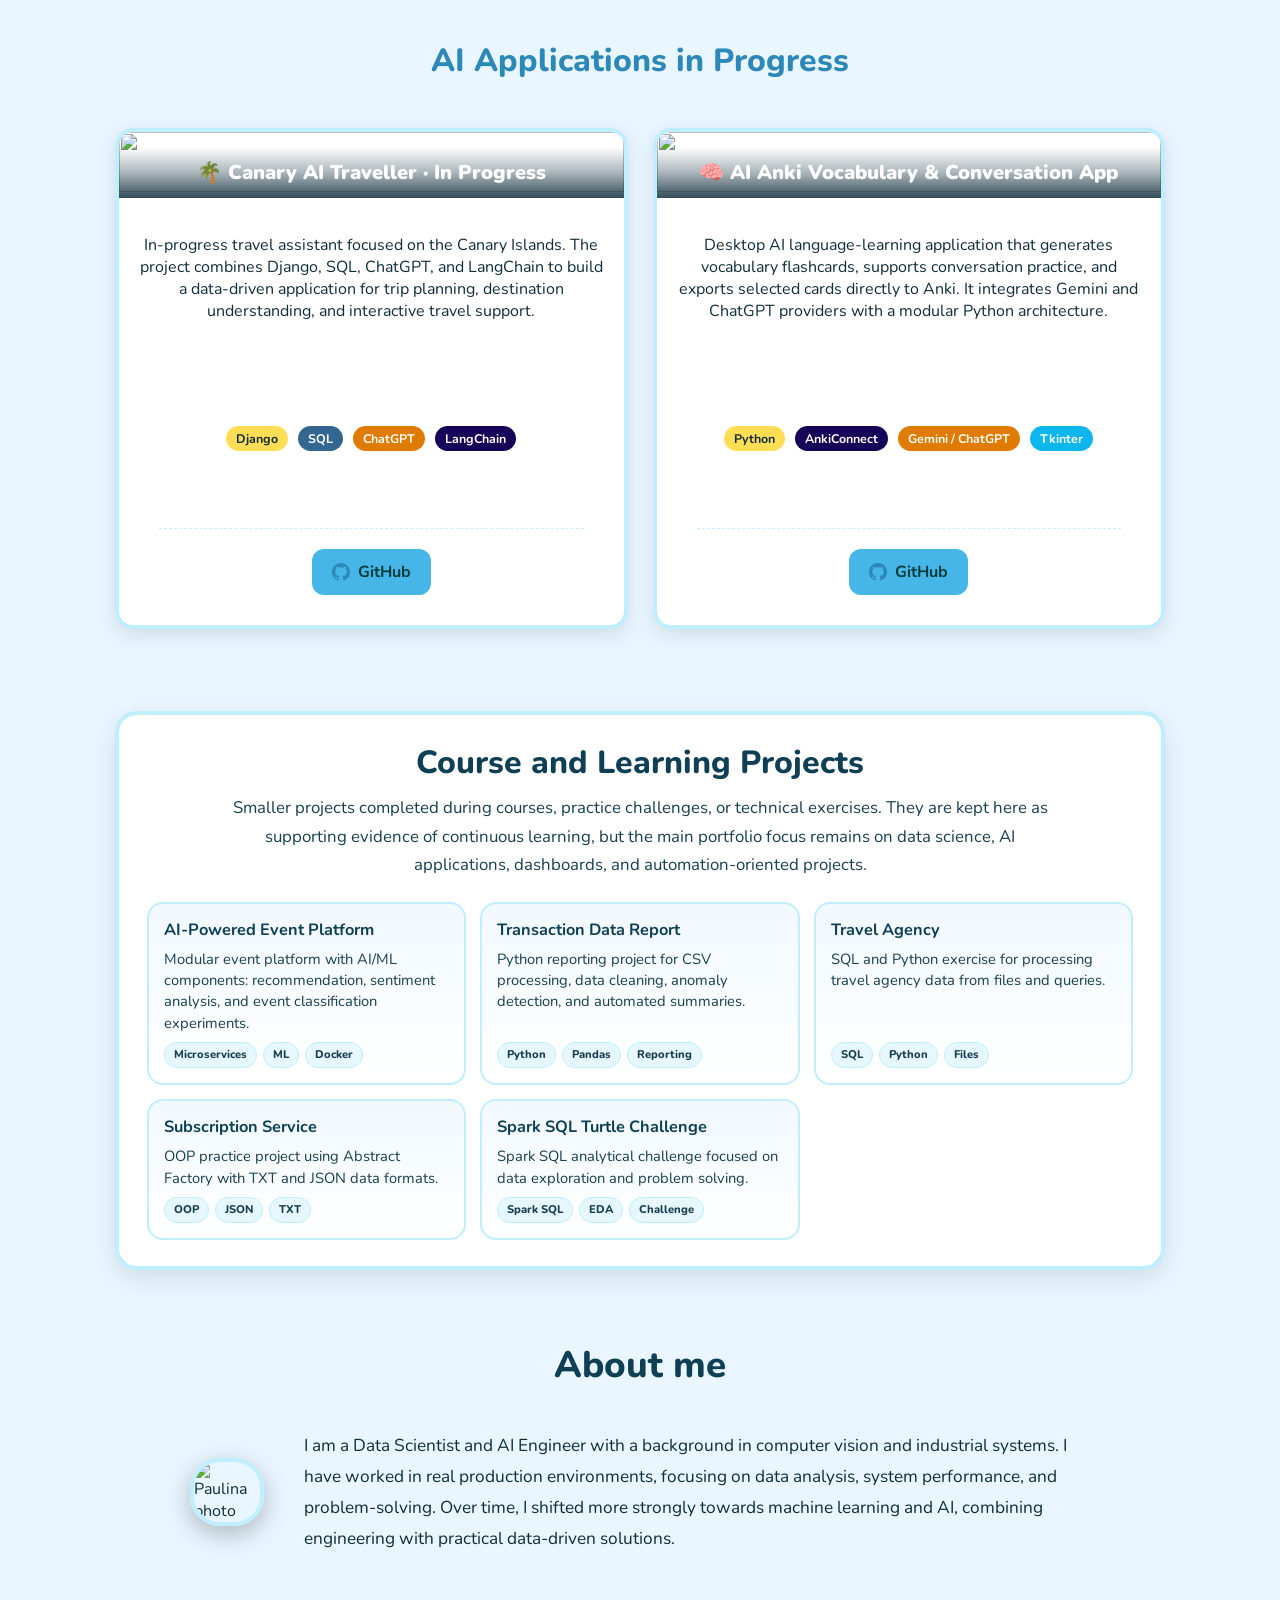
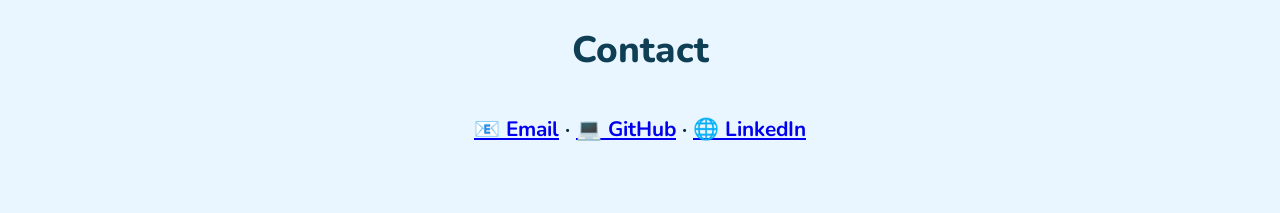
==== commit a2e4107c: "Update index.html" ====
--- a/index.html
+++ b/index.html
@@ -420,6 +420,84 @@
   vertical-align:-3px;
 }
 
+
+/* ===== COMPACT COURSE PROJECTS ===== */
+.course-projects-wrap{
+  max-width:1050px;
+  margin:70px auto 0;
+  padding:0 20px;
+}
+
+.course-projects-box{
+  background:white;
+  border-radius:22px;
+  border:4px solid #bfefff;
+  box-shadow:0 8px 24px rgba(0,0,0,.1);
+  padding:26px 28px;
+}
+
+.course-projects-box h2{
+  margin:0 0 10px;
+  font-size:2rem;
+  color:var(--blue3);
+}
+
+.course-projects-box > p{
+  max-width:820px;
+  margin:0 auto 22px;
+  text-align:center;
+  font-size:1.05rem;
+  line-height:1.7;
+  color:#173f4e;
+}
+
+.course-menu{
+  display:grid;
+  grid-template-columns:repeat(auto-fit,minmax(240px,1fr));
+  gap:14px;
+}
+
+.course-item{
+  display:flex;
+  flex-direction:column;
+  gap:8px;
+  background:linear-gradient(180deg, rgba(233,246,255,.65), white);
+  border:2px solid #bfefff;
+  border-radius:16px;
+  padding:15px;
+  text-decoration:none;
+  color:#0f2d3b;
+  transition:.2s ease;
+}
+
+.course-item:hover{
+  transform:translateY(-2px);
+  box-shadow:0 6px 14px rgba(0,0,0,.1);
+}
+
+.course-item strong{
+  color:var(--blue3);
+  font-size:1.02rem;
+}
+
+.course-item span{
+  font-size:.92rem;
+  line-height:1.45;
+  color:#173f4e;
+}
+
+.course-tags{
+  display:flex;
+  flex-wrap:wrap;
+  gap:6px;
+  margin-top:auto;
+}
+
+.course-tags .pill{
+  font-size:.7rem;
+  padding:4px 9px;
+}
+
 @media (max-width: 760px){
   .about-wrapper{
     flex-direction:column;
@@ -444,6 +522,13 @@
     projects: "Flagship Projects",
     other: "Other Important Projects",
     challenges: "Challenges",
+    course_title: "Course and Learning Projects",
+    course_desc: "Smaller projects completed during courses, practice challenges, or technical exercises. They are kept here as supporting evidence of continuous learning, but the main portfolio focus remains on data science, AI applications, dashboards, and automation-oriented projects.",
+    course_platform_desc: "Modular event platform with AI/ML components: recommendation, sentiment analysis, and event classification experiments.",
+    course_transaction_desc: "Python reporting project for CSV processing, data cleaning, anomaly detection, and automated summaries.",
+    course_travel_desc: "SQL and Python exercise for processing travel agency data from files and queries.",
+    course_subscription_desc: "OOP practice project using Abstract Factory with TXT and JSON data formats.",
+    course_turtle_desc: "Spark SQL analytical challenge focused on data exploration and problem solving.",
     about_title: "About me",
     contact_title: "Contact",
 
@@ -463,7 +548,7 @@
 
     llm_section: "AI Applications in Progress",
     traveller_desc: "In-progress travel assistant focused on the Canary Islands. The project combines Django, SQL, ChatGPT, and LangChain to build a data-driven application for trip planning, destination understanding, and interactive travel support.",
-    quiz_desc: "In-progress AI project focused on building a custom agent that combines crawling, structured data processing, and LLM-based reasoning for quiz-style or knowledge-driven interactions.",
+    quiz_desc: "Desktop AI language-learning application that generates vocabulary flashcards, supports conversation practice, and exports selected cards directly to Anki. It integrates Gemini and ChatGPT providers with a modular Python architecture.",
 
     complex: "Complex Projects",
 
@@ -497,7 +582,7 @@
     evt_b3: "Pipeline",
 
     traveller_card_title: "🌴 Canary AI Traveller · In Progress",
-    quiz_card_title: "🧠 Quiz Crawler Custom Agent · In Progress",
+    quiz_card_title: "🧠 AI Anki Vocabulary & Conversation App",
     open_dashboard: "Open Dashboard",
     open_challenge: "Open challenge",
     github: "GitHub"
@@ -507,6 +592,13 @@
     projects: "Proyectos principales",
     other: "Otros proyectos importantes",
     challenges: "Retos",
+    course_title: "Proyectos de curso y aprendizaje",
+    course_desc: "Proyectos más pequeños realizados durante cursos, retos prácticos o ejercicios técnicos. Los mantengo como apoyo al aprendizaje continuo, pero el foco principal del portfolio está en data science, aplicaciones de IA, dashboards y automatización.",
+    course_platform_desc: "Plataforma modular de eventos con componentes AI/ML: recomendación, análisis de sentimiento y experimentos de clasificación de eventos.",
+    course_transaction_desc: "Proyecto de reporting en Python para procesar CSV, limpiar datos, detectar anomalías y generar resúmenes automáticos.",
+    course_travel_desc: "Ejercicio de SQL y Python para procesar datos de una agencia de viajes desde archivos y consultas.",
+    course_subscription_desc: "Proyecto de práctica OOP usando Abstract Factory con formatos TXT y JSON.",
+    course_turtle_desc: "Reto analítico con Spark SQL centrado en exploración de datos y resolución de problemas.",
     about_title: "Sobre mí",
     contact_title: "Contacto",
 
@@ -526,7 +618,7 @@
 
     llm_section: "Aplicaciones de IA en progreso",
     traveller_desc: "Asistente de viaje en desarrollo centrado en las Islas Canarias. El proyecto combina Django, SQL, ChatGPT y LangChain para construir una aplicación basada en datos para planificación de viajes, comprensión de destinos y soporte interactivo al viajero.",
-    quiz_desc: "Proyecto de IA en desarrollo centrado en crear un agente personalizado que combina crawling, procesamiento de datos estructurados y razonamiento basado en LLM para interacciones tipo quiz o aplicaciones orientadas al conocimiento.",
+    quiz_desc: "Aplicación de escritorio para aprender idiomas con IA: genera tarjetas de vocabulario, permite practicar conversaciones y exporta las tarjetas seleccionadas directamente a Anki. Integra Gemini y ChatGPT con una arquitectura modular en Python.",
 
     complex: "Proyectos complejos",
 
@@ -560,7 +652,7 @@
     evt_b3: "Pipeline",
 
     traveller_card_title: "🌴 Canary AI Traveller · En progreso",
-    quiz_card_title: "🧠 Quiz Crawler Custom Agent · En progreso",
+    quiz_card_title: "🧠 AI Anki · Vocabulario y conversación",
     open_dashboard: "Abrir dashboard",
     open_challenge: "Abrir reto",
     github: "GitHub"
@@ -570,6 +662,13 @@
     projects: "Projekty flagowe",
     other: "Inne ważne projekty",
     challenges: "Wyzwania",
+    course_title: "Projekty kursowe i ćwiczeniowe",
+    course_desc: "Mniejsze projekty z kursów, ćwiczeń technicznych i wyzwań. Zostają jako dodatkowy dowód systematycznej nauki, ale główny nacisk portfolio pozostaje na data science, aplikacjach AI, dashboardach i automatyzacji.",
+    course_platform_desc: "Modułowa platforma eventowa z komponentami AI/ML: rekomendacje, analiza sentymentu i eksperymenty klasyfikacji eventów.",
+    course_transaction_desc: "Projekt raportowy w Pythonie: przetwarzanie CSV, czyszczenie danych, wykrywanie anomalii i automatyczne podsumowania.",
+    course_travel_desc: "Ćwiczenie SQL i Python do przetwarzania danych biura podróży z plików i zapytań.",
+    course_subscription_desc: "Projekt ćwiczeniowy OOP z użyciem Abstract Factory oraz formatów TXT i JSON.",
+    course_turtle_desc: "Wyzwanie analityczne Spark SQL skupione na eksploracji danych i rozwiązywaniu problemów.",
     about_title: "O mnie",
     contact_title: "Kontakt",
 
@@ -589,7 +688,7 @@
 
     llm_section: "Aplikacje AI w budowie",
     traveller_desc: "Projekt w trakcie tworzenia, skupiony na asystencie podróży dla Wysp Kanaryjskich. Łączy Django, SQL, ChatGPT i LangChain w celu budowy aplikacji data-driven do planowania podróży, poznawania kierunków i interaktywnego wsparcia podróżnika.",
-    quiz_desc: "Projekt AI w trakcie tworzenia, skupiony na budowie własnego agenta łączącego crawling, przetwarzanie danych strukturalnych oraz rozumowanie oparte na LLM do interakcji typu quiz i zastosowań opartych na wiedzy.",
+    quiz_desc: "Desktopowa aplikacja AI do nauki języków: generuje fiszki, umożliwia ćwiczenie konwersacji i eksportuje wybrane karty bezpośrednio do Anki. Integruje Gemini i ChatGPT w modularnej architekturze Pythona.",
 
     complex: "Złożone projekty",
 
@@ -623,7 +722,7 @@
     evt_b3: "Pipeline",
 
     traveller_card_title: "🌴 Canary AI Traveller · W trakcie",
-    quiz_card_title: "🧠 Quiz Crawler Custom Agent · W trakcie",
+    quiz_card_title: "🧠 AI Anki · Fiszki i konwersacje",
     open_dashboard: "Otwórz dashboard",
     open_challenge: "Otwórz wyzwanie",
     github: "GitHub"
@@ -631,66 +730,70 @@
 };
 
 function setLang(l){
-  document.getElementById("projects-text").textContent=t[l].projects;
-  document.getElementById("other-title").textContent=t[l].other;
-  document.getElementById("challenge-title").textContent=t[l].challenges;
-  document.getElementById("about-text").textContent=t[l].about;
-  document.getElementById("about-title").textContent=t[l].about_title;
-  document.getElementById("contact-title").textContent=t[l].contact_title;
-
-  document.getElementById("portfolio-title").textContent=t[l].portfolio_title;
-  document.getElementById("portfolio-desc").textContent=t[l].portfolio_desc;
-
-  document.getElementById("p1-desc").textContent=t[l].p1;
-  document.getElementById("calima-desc").textContent=t[l].calima;
-  document.getElementById("p2-desc").textContent=t[l].p2;
-  document.getElementById("p3-desc").textContent=t[l].p3;
-  document.getElementById("p4-desc").textContent=t[l].p4;
-  document.getElementById("turtle-desc").textContent=t[l].turtle;
-
-  document.getElementById("llm-section-title").textContent=t[l].llm_section;
-  document.getElementById("traveller-desc").textContent=t[l].traveller_desc;
-  document.getElementById("quiz-desc").textContent=t[l].quiz_desc;
-  document.getElementById("traveller-card-title").textContent=t[l].traveller_card_title;
-  document.getElementById("quiz-card-title").textContent=t[l].quiz_card_title;
-
-  document.getElementById("complex-text").textContent=t[l].complex;
-
-  document.getElementById("micro-title").textContent=t[l].micro_title;
-  document.getElementById("micro-banner-text").textContent=t[l].micro_banner;
-  document.getElementById("micro-desc").textContent=t[l].micro_desc;
-
-  document.getElementById("micro-b1").textContent=t[l].micro_b1;
-  document.getElementById("micro-b2").textContent=t[l].micro_b2;
-  document.getElementById("micro-b3").textContent=t[l].micro_b3;
-  document.getElementById("micro-b4").textContent=t[l].micro_b4;
-
-  document.getElementById("platform-btn-text").textContent=t[l].platform_btn;
-
-  document.getElementById("rec-title").textContent=t[l].rec_title;
-  document.getElementById("rec-desc").textContent=t[l].rec_desc;
-
-  document.getElementById("sent-title").textContent=t[l].sent_title;
-  document.getElementById("sent-desc").textContent=t[l].sent_desc;
-
-  document.getElementById("evt-title").textContent=t[l].evt_title;
-  document.getElementById("evt-desc").textContent=t[l].evt_desc;
-
-  document.getElementById("rec-b1").textContent=t[l].rec_b1;
-  document.getElementById("rec-b2").textContent=t[l].rec_b2;
-  document.getElementById("rec-b3").textContent=t[l].rec_b3;
-
-  document.getElementById("sent-b1").textContent=t[l].sent_b1;
-  document.getElementById("sent-b2").textContent=t[l].sent_b2;
-  document.getElementById("sent-b3").textContent=t[l].sent_b3;
-
-  document.getElementById("evt-b1").textContent=t[l].evt_b1;
-  document.getElementById("evt-b2").textContent=t[l].evt_b2;
-  document.getElementById("evt-b3").textContent=t[l].evt_b3;
-
-  document.getElementById("open-dashboard-1").textContent=t[l].open_dashboard;
-  document.getElementById("open-dashboard-2").textContent=t[l].open_dashboard;
-  document.getElementById("open-challenge-btn").textContent=t[l].open_challenge;
+  const set = (id, value) => {
+    const el = document.getElementById(id);
+    if (el) el.textContent = value;
+  };
+
+  set("projects-text", t[l].projects);
+  set("other-title", t[l].other);
+  set("challenge-title", t[l].challenges);
+  set("about-text", t[l].about);
+  set("about-title", t[l].about_title);
+  set("contact-title", t[l].contact_title);
+
+  set("portfolio-title", t[l].portfolio_title);
+  set("portfolio-desc", t[l].portfolio_desc);
+
+  set("p1-desc", t[l].p1);
+  set("calima-desc", t[l].calima);
+  set("p2-desc", t[l].p2);
+  set("p3-desc", t[l].p3);
+  set("p4-desc", t[l].p4);
+  set("turtle-desc", t[l].turtle);
+
+  set("llm-section-title", t[l].llm_section);
+  set("traveller-desc", t[l].traveller_desc);
+  set("quiz-desc", t[l].quiz_desc);
+  set("traveller-card-title", t[l].traveller_card_title);
+  set("quiz-card-title", t[l].quiz_card_title);
+
+  set("complex-text", t[l].complex);
+  set("micro-title", t[l].micro_title);
+  set("micro-banner-text", t[l].micro_banner);
+  set("micro-desc", t[l].micro_desc);
+  set("micro-b1", t[l].micro_b1);
+  set("micro-b2", t[l].micro_b2);
+  set("micro-b3", t[l].micro_b3);
+  set("micro-b4", t[l].micro_b4);
+  set("platform-btn-text", t[l].platform_btn);
+  set("rec-title", t[l].rec_title);
+  set("rec-desc", t[l].rec_desc);
+  set("sent-title", t[l].sent_title);
+  set("sent-desc", t[l].sent_desc);
+  set("evt-title", t[l].evt_title);
+  set("evt-desc", t[l].evt_desc);
+  set("rec-b1", t[l].rec_b1);
+  set("rec-b2", t[l].rec_b2);
+  set("rec-b3", t[l].rec_b3);
+  set("sent-b1", t[l].sent_b1);
+  set("sent-b2", t[l].sent_b2);
+  set("sent-b3", t[l].sent_b3);
+  set("evt-b1", t[l].evt_b1);
+  set("evt-b2", t[l].evt_b2);
+  set("evt-b3", t[l].evt_b3);
+
+  set("course-title", t[l].course_title);
+  set("course-desc", t[l].course_desc);
+  set("course-platform-desc", t[l].course_platform_desc);
+  set("course-transaction-desc", t[l].course_transaction_desc);
+  set("course-travel-desc", t[l].course_travel_desc);
+  set("course-subscription-desc", t[l].course_subscription_desc);
+  set("course-turtle-desc", t[l].course_turtle_desc);
+
+  set("open-dashboard-1", t[l].open_dashboard);
+  set("open-dashboard-2", t[l].open_dashboard);
+  set("open-challenge-btn", t[l].open_challenge);
 
   document.querySelectorAll(".github-text").forEach(el => {
     el.textContent = t[l].github;
@@ -840,7 +943,7 @@
         </div>
 
         <div class="project-actions">
-          <a class="btn btn-secondary" href="https://github.com/paulinap92/canary-traveller-AI-agent" target="_blank">
+          <a class="btn btn-secondary" href="https://github.com/paulinap92/canary-ai-travel-planner" target="_blank">
             <svg class="gh-ico" viewBox="0 0 16 16" aria-hidden="true">
               <path d="M8 0C3.58 0 0 3.58 0 8c0 3.54 2.29 6.53 5.47 7.59.4.07.55-.17.55-.38
               0-.19-.01-.82-.01-1.49-2.01.37-2.53-.49-2.69-.94-.09-.23-.48-.94-.82-1.13
@@ -871,13 +974,13 @@
       <div class="card-footer">
         <div class="tech-badges">
           <span class="badge badge-python">Python</span>
-          <span class="badge badge-pandas">Crawler</span>
-          <span class="badge badge-oop">Custom Agent</span>
-          <span class="badge badge-docker">LLM</span>
+          <span class="badge badge-pandas">AnkiConnect</span>
+          <span class="badge badge-oop">Gemini / ChatGPT</span>
+          <span class="badge badge-docker">Tkinter</span>
         </div>
 
         <div class="project-actions">
-          <a class="btn btn-secondary" href="https://github.com/paulinap92" target="_blank">
+          <a class="btn btn-secondary" href="https://github.com/paulinap92/ai-anki-language-assistant" target="_blank">
             <svg class="gh-ico" viewBox="0 0 16 16" aria-hidden="true">
               <path d="M8 0C3.58 0 0 3.58 0 8c0 3.54 2.29 6.53 5.47 7.59.4.07.55-.17.55-.38
               0-.19-.01-.82-.01-1.49-2.01.37-2.53-.49-2.69-.94-.09-.23-.48-.94-.82-1.13
@@ -898,245 +1001,63 @@
 
 </section>
 
-<h2 class="flagship-title" style="margin-top:95px;">
-  <span id="complex-text"></span>
-</h2>
-
-<div class="microservices-wrap">
-  <div class="microservices-card">
-
-    <div class="microservices-topbar-wrap">
-      <img
-        class="microservices-topbar"
-        src="https://dummyimage.com/1200x300/2c88b8/ffffff&text=%20"
-        alt="Event platform banner"
-      >
-      <div class="microservices-topbar-title" id="micro-banner-text"></div>
-    </div>
-
-    <div class="microservices-header">
-      <h3 id="micro-title"></h3>
-      <p id="micro-desc"></p>
-
-      <div class="micro-badges">
-        <span class="badge badge-micro" id="micro-b1"></span>
-        <span class="badge badge-ml" id="micro-b2"></span>
-        <span class="badge badge-docker" id="micro-b3"></span>
-        <span class="badge badge-api" id="micro-b4"></span>
-      </div>
-
-      <div class="project-actions" style="padding-top:6px;">
-        <a class="btn btn-secondary" href="https://github.com/paulinap92/event-platform-ml-microservices" target="_blank">
-          <svg class="gh-ico" viewBox="0 0 16 16" aria-hidden="true">
-            <path d="M8 0C3.58 0 0 3.58 0 8c0 3.54 2.29 6.53 5.47 7.59.4.07.55-.17.55-.38
-            0-.19-.01-.82-.01-1.49-2.01.37-2.53-.49-2.69-.94-.09-.23-.48-.94-.82-1.13
-            -.28-.15-.68-.52-.01-.53.63-.01 1.08.58 1.23.82.72 1.21 1.87.87 2.33.66
-            .07-.52.28-.87.51-1.07-1.78-.2-3.64-.89-3.64-3.95 0-.87.31-1.59.82-2.15
-            -.08-.2-.36-1.02.08-2.12 0 0 .67-.21 2.2.82.64-.18 1.32-.27 2-.27
-            .68 0 1.36.09 2 .27 1.53-1.04 2.2-.82 2.2-.82.44 1.1.16 1.92.08 2.12
-            .51.56.82 1.27.82 2.15 0 3.07-1.87 3.75-3.65 3.95.29.25.54.73.54 1.48
-            0 1.07-.01 1.93-.01 2.2 0 .21.15.46.55.38A8.013 8.013 0 0 0 16 8
-            c0-4.42-3.58-8-8-8Z"></path>
-          </svg>
-          <span id="platform-btn-text"></span>
-        </a>
-      </div>
-    </div>
-
-    <div class="microservices-subgrid">
-
-      <div class="micro-subcard">
-        <h4 id="rec-title"></h4>
-        <p id="rec-desc"></p>
-
-        <div class="micro-badges" style="margin:10px 0 0; padding:0; border:0;">
-          <span class="badge badge-oop" id="rec-b1"></span>
-          <span class="badge badge-ci" id="rec-b2"></span>
-          <span class="badge badge-pandas" id="rec-b3"></span>
-        </div>
-
-        <div class="micro-tag">
-          <span class="pill">Experimentation</span>
-          <span class="pill">Evaluation</span>
-          <span class="pill">Production-ready</span>
-        </div>
-
-        <div class="micro-footer">
-          <a class="btn btn-secondary" href="https://github.com/paulinap92/recommendation-model-research" target="_blank">
-            <svg class="gh-ico" viewBox="0 0 16 16" aria-hidden="true"><path d="M8 0C3.58 0 0 3.58 0 8c0 3.54 2.29 6.53 5.47 7.59.4.07.55-.17.55-.38 0-.19-.01-.82-.01-1.49-2.01.37-2.53-.49-2.69-.94-.09-.23-.48-.94-.82-1.13-.28-.15-.68-.52-.01-.53.63-.01 1.08.58 1.23.82.72 1.21 1.87.87 2.33.66.07-.52.28-.87.51-1.07-1.78-.2-3.64-.89-3.64-3.95 0-.87.31-1.59.82-2.15-.08-.2-.36-1.02.08-2.12 0 0 .67-.21 2.2.82.64-.18 1.32-.27 2-.27.68 0 1.36.09 2 .27 1.53-1.04 2.2-.82 2.2-.82.44 1.1.16 1.92.08 2.12.51.56.82 1.27.82 2.15 0 3.07-1.87 3.75-3.65 3.95.29.25.54.73.54 1.48 0 1.07-.01 1.93-.01 2.2 0 .21.15.46.55.38A8.013 8.013 0 0 0 16 8c0-4.42-3.58-8-8-8Z"></path></svg>
-            <span class="github-text">GitHub</span>
-          </a>
-        </div>
-      </div>
-
-      <div class="micro-subcard">
-        <h4 id="sent-title"></h4>
-        <p id="sent-desc"></p>
-
-        <div class="micro-badges" style="margin:10px 0 0; padding:0; border:0;">
-          <span class="badge badge-nlp" id="sent-b1"></span>
-          <span class="badge badge-oop" id="sent-b2"></span>
-          <span class="badge badge-ci" id="sent-b3"></span>
-        </div>
-
-        <div class="micro-tag">
-          <span class="pill">Experimentation</span>
-          <span class="pill">Evaluation</span>
-          <span class="pill">Production-ready</span>
-        </div>
-
-        <div class="micro-footer">
-          <a class="btn btn-secondary" href="https://github.com/paulinap92/sentiment-analysis-research" target="_blank">
-            <svg class="gh-ico" viewBox="0 0 16 16" aria-hidden="true"><path d="M8 0C3.58 0 0 3.58 0 8c0 3.54 2.29 6.53 5.47 7.59.4.07.55-.17.55-.38 0-.19-.01-.82-.01-1.49-2.01.37-2.53-.49-2.69-.94-.09-.23-.48-.94-.82-1.13-.28-.15-.68-.52-.01-.53.63-.01 1.08.58 1.23.82.72 1.21 1.87.87 2.33.66.07-.52.28-.87.51-1.07-1.78-.2-3.64-.89-3.64-3.95 0-.87.31-1.59.82-2.15-.08-.2-.36-1.02.08-2.12 0 0 .67-.21 2.2.82.64-.18 1.32-.27 2-.27.68 0 1.36.09 2 .27 1.53-1.04 2.2-.82 2.2-.82.44 1.1.16 1.92.08 2.12.51.56.82 1.27.82 2.15 0 3.07-1.87 3.75-3.65 3.95.29.25.54.73.54 1.48 0 1.07-.01 1.93-.01 2.2 0 .21.15.46.55.38A8.013 8.013 0 0 0 16 8c0-4.42-3.58-8-8-8Z"></path></svg>
-            <span class="github-text">GitHub</span>
-          </a>
-        </div>
-      </div>
-
-      <div class="micro-subcard">
-        <h4 id="evt-title"></h4>
-        <p id="evt-desc"></p>
-
-        <div class="micro-badges" style="margin:10px 0 0; padding:0; border:0;">
-          <span class="badge badge-oop" id="evt-b1"></span>
-          <span class="badge badge-ci" id="evt-b2"></span>
-          <span class="badge badge-pandas" id="evt-b3"></span>
-        </div>
-
-        <div class="micro-tag">
-          <span class="pill">Experimentation</span>
-          <span class="pill">Evaluation</span>
-          <span class="pill">Production-ready</span>
-        </div>
-
-        <div class="micro-footer">
-          <a class="btn btn-secondary" href="https://github.com/paulinap92/event-classification-research" target="_blank">
-            <svg class="gh-ico" viewBox="0 0 16 16" aria-hidden="true"><path d="M8 0C3.58 0 0 3.58 0 8c0 3.54 2.29 6.53 5.47 7.59.4.07.55-.17.55-.38 0-.19-.01-.82-.01-1.49-2.01.37-2.53-.49-2.69-.94-.09-.23-.48-.94-.82-1.13-.28-.15-.68-.52-.01-.53.63-.01 1.08.58 1.23.82.72 1.21 1.87.87 2.33.66.07-.52.28-.87.51-1.07-1.78-.2-3.64-.89-3.64-3.95 0-.87.31-1.59.82-2.15-.08-.2-.36-1.02.08-2.12 0 0 .67-.21 2.2.82.64-.18 1.32-.27 2-.27.68 0 1.36.09 2 .27 1.53-1.04 2.2-.82 2.2-.82.44 1.1.16 1.92.08 2.12.51.56.82 1.27.82 2.15 0 3.07-1.87 3.75-3.65 3.95.29.25.54.73.54 1.48 0 1.07-.01 1.93-.01 2.2 0 .21.15.46.55.38A8.013 8.013 0 0 0 16 8c0-4.42-3.58-8-8-8Z"></path></svg>
-            <span class="github-text">GitHub</span>
-          </a>
-        </div>
-      </div>
-
+<section class="course-projects-wrap">
+  <div class="course-projects-box">
+    <h2 id="course-title"></h2>
+    <p id="course-desc"></p>
+
+    <div class="course-menu">
+      <a class="course-item" href="https://github.com/paulinap92/event-platform-ml-microservices" target="_blank">
+        <strong>AI-Powered Event Platform</strong>
+        <span id="course-platform-desc"></span>
+        <div class="course-tags">
+          <span class="pill">Microservices</span>
+          <span class="pill">ML</span>
+          <span class="pill">Docker</span>
+        </div>
+      </a>
+
+      <a class="course-item" href="https://github.com/paulinap92/transaction-data-report" target="_blank">
+        <strong>Transaction Data Report</strong>
+        <span id="course-transaction-desc"></span>
+        <div class="course-tags">
+          <span class="pill">Python</span>
+          <span class="pill">Pandas</span>
+          <span class="pill">Reporting</span>
+        </div>
+      </a>
+
+      <a class="course-item" href="https://github.com/paulinap92/travel-agency-sql" target="_blank">
+        <strong>Travel Agency</strong>
+        <span id="course-travel-desc"></span>
+        <div class="course-tags">
+          <span class="pill">SQL</span>
+          <span class="pill">Python</span>
+          <span class="pill">Files</span>
+        </div>
+      </a>
+
+      <a class="course-item" href="https://github.com/paulinap92/subscription-service-factory" target="_blank">
+        <strong>Subscription Service</strong>
+        <span id="course-subscription-desc"></span>
+        <div class="course-tags">
+          <span class="pill">OOP</span>
+          <span class="pill">JSON</span>
+          <span class="pill">TXT</span>
+        </div>
+      </a>
+
+      <a class="course-item" href="https://colab.research.google.com/github/paulinap92/SQL-basics/blob/main/Turtles_%26_Tides_Spark_SQL_analysis.ipynb" target="_blank">
+        <strong>Spark SQL Turtle Challenge</strong>
+        <span id="course-turtle-desc"></span>
+        <div class="course-tags">
+          <span class="pill">Spark SQL</span>
+          <span class="pill">EDA</span>
+          <span class="pill">Challenge</span>
+        </div>
+      </a>
     </div>
   </div>
-</div>
-
-<h2 id="other-title" class="subsection"></h2>
-<section class="projects">
-
-  <div class="card">
-    <div class="card-header">
-      <img src="https://dummyimage.com/50x300/239a94/ffffff&text=%20" alt="">
-      <div class="card-title">Transaction Data Report</div>
-    </div>
-
-    <div class="card-content">
-      <p id="p2-desc"></p>
-
-      <div class="card-footer">
-        <div class="tech-badges">
-          <span class="badge badge-python">Python</span>
-          <span class="badge badge-pandas">Pandas</span>
-          <span class="badge badge-flask">Flask</span>
-          <span class="badge badge-docker">Docker</span>
-          <span class="badge badge-docker">Isolation Forest</span>
-        </div>
-
-        <div class="project-actions">
-          <a class="btn btn-secondary" href="https://github.com/paulinap92/transaction-data-report" target="_blank">
-            <svg class="gh-ico" viewBox="0 0 16 16" aria-hidden="true"><path d="M8 0C3.58 0 0 3.58 0 8c0 3.54 2.29 6.53 5.47 7.59.4.07.55-.17.55-.38 0-.19-.01-.82-.01-1.49-2.01.37-2.53-.49-2.69-.94-.09-.23-.48-.94-.82-1.13-.28-.15-.68-.52-.01-.53.63-.01 1.08.58 1.23.82.72 1.21 1.87.87 2.33.66.07-.52.28-.87.51-1.07-1.78-.2-3.64-.89-3.64-3.95 0-.87.31-1.59.82-2.15-.08-.2-.36-1.02.08-2.12 0 0 .67-.21 2.2.82.64-.18 1.32-.27 2-.27.68 0 1.36.09 2 .27 1.53-1.04 2.2-.82 2.2-.82.44 1.1.16 1.92.08 2.12.51.56.82 1.27.82 2.15 0 3.07-1.87 3.75-3.65 3.95.29.25.54.73.54 1.48 0 1.07-.01 1.93-.01 2.2 0 .21.15.46.55.38A8.013 8.013 0 0 0 16 8c0-4.42-3.58-8-8-8Z"></path></svg>
-            <span class="github-text">GitHub</span>
-          </a>
-        </div>
-      </div>
-    </div>
-  </div>
-
-  <div class="card">
-    <div class="card-header">
-      <img src="https://dummyimage.com/50x300/4cc7c2/ffffff&text=%20" alt="">
-      <div class="card-title">Travel Agency</div>
-    </div>
-
-    <div class="card-content">
-      <p id="p3-desc"></p>
-
-      <div class="card-footer">
-        <div class="tech-badges">
-          <span class="badge badge-sql">SQL</span>
-          <span class="badge badge-python">Python</span>
-          <span class="badge badge-pandas">File processing</span>
-        </div>
-
-        <div class="project-actions">
-          <a class="btn btn-secondary" href="https://github.com/paulinap92/travel-agency-sql" target="_blank">
-            <svg class="gh-ico" viewBox="0 0 16 16" aria-hidden="true"><path d="M8 0C3.58 0 0 3.58 0 8c0 3.54 2.29 6.53 5.47 7.59.4.07.55-.17.55-.38 0-.19-.01-.82-.01-1.49-2.01.37-2.53-.49-2.69-.94-.09-.23-.48-.94-.82-1.13-.28-.15-.68-.52-.01-.53.63-.01 1.08.58 1.23.82.72 1.21 1.87.87 2.33.66.07-.52.28-.87.51-1.07-1.78-.2-3.64-.89-3.64-3.95 0-.87.31-1.59.82-2.15-.08-.2-.36-1.02.08-2.12 0 0 .67-.21 2.2.82.64-.18 1.32-.27 2-.27.68 0 1.36.09 2 .27 1.53-1.04 2.2-.82 2.2-.82.44 1.1.16 1.92.08 2.12.51.56.82 1.27.82 2.15 0 3.07-1.87 3.75-3.65 3.95.29.25.54.73.54 1.48 0 1.07-.01 1.93-.01 2.2 0 .21.15.46.55.38A8.013 8.013 0 0 0 16 8c0-4.42-3.58-8-8-8Z"></path></svg>
-            <span class="github-text">GitHub</span>
-          </a>
-        </div>
-      </div>
-    </div>
-  </div>
-
-  <div class="card">
-    <div class="card-header">
-      <img src="https://dummyimage.com/50x300/c6f5f3/004b4b&text=%20" alt="">
-      <div class="card-title">Subscription Service</div>
-    </div>
-
-    <div class="card-content">
-      <p id="p4-desc"></p>
-
-      <div class="card-footer">
-        <div class="tech-badges">
-          <span class="badge badge-python">Python</span>
-          <span class="badge badge-oop">OOP</span>
-          <span class="badge badge-pandas">JSON</span>
-          <span class="badge badge-pandas">TXT</span>
-          <span class="badge badge-oop">Abstract Factory</span>
-        </div>
-
-        <div class="project-actions">
-          <a class="btn btn-secondary" href="https://github.com/paulinap92/subscription-service-factory" target="_blank">
-            <svg class="gh-ico" viewBox="0 0 16 16" aria-hidden="true"><path d="M8 0C3.58 0 0 3.58 0 8c0 3.54 2.29 6.53 5.47 7.59.4.07.55-.17.55-.38 0-.19-.01-.82-.01-1.49-2.01.37-2.53-.49-2.69-.94-.09-.23-.48-.94-.82-1.13-.28-.15-.68-.52-.01-.53.63-.01 1.08.58 1.23.82.72 1.21 1.87.87 2.33.66.07-.52.28-.87.51-1.07-1.78-.2-3.64-.89-3.64-3.95 0-.87.31-1.59.82-2.15-.08-.2-.36-1.02.08-2.12 0 0 .67-.21 2.2.82.64-.18 1.32-.27 2-.27.68 0 1.36.09 2 .27 1.53-1.04 2.2-.82 2.2-.82.44 1.1.16 1.92.08 2.12.51.56.82 1.27.82 2.15 0 3.07-1.87 3.75-3.65 3.95.29.25.54.73.54 1.48 0 1.07-.01 1.93-.01 2.2 0 .21.15.46.55.38A8.013 8.013 0 0 0 16 8c0-4.42-3.58-8-8-8Z"></path></svg>
-            <span class="github-text">GitHub</span>
-          </a>
-        </div>
-      </div>
-    </div>
-  </div>
-
-</section>
-
-<h2 id="challenge-title" class="subsection"></h2>
-<section class="projects">
-
-  <div class="card">
-    <div class="card-header">
-      <img src="https://dummyimage.com/50x300/c6f5f3/004b4b&text=%20" alt="">
-      <div class="card-title">Spark SQL Turtle Challenge</div>
-    </div>
-
-    <div class="card-content">
-      <img src="https://raw.githubusercontent.com/paulinap92/paulinap92.github.io/main/turtle.png" class="challenge-icon" alt="Turtle challenge icon">
-      <p id="turtle-desc"></p>
-
-      <div class="card-footer">
-        <div class="project-actions">
-          <a class="btn" href="https://colab.research.google.com/github/paulinap92/SQL-basics/blob/main/Turtles_%26_Tides_Spark_SQL_analysis.ipynb" target="_blank">
-            <span id="open-challenge-btn"></span>
-          </a>
-        </div>
-
-        <div class="tech-badges">
-          <span class="badge badge-python">Python</span>
-          <span class="badge badge-pandas">Spark</span>
-          <span class="badge badge-oop">EDA</span>
-        </div>
-      </div>
-    </div>
-  </div>
-
 </section>
 
 <h2 id="about-title"></h2>
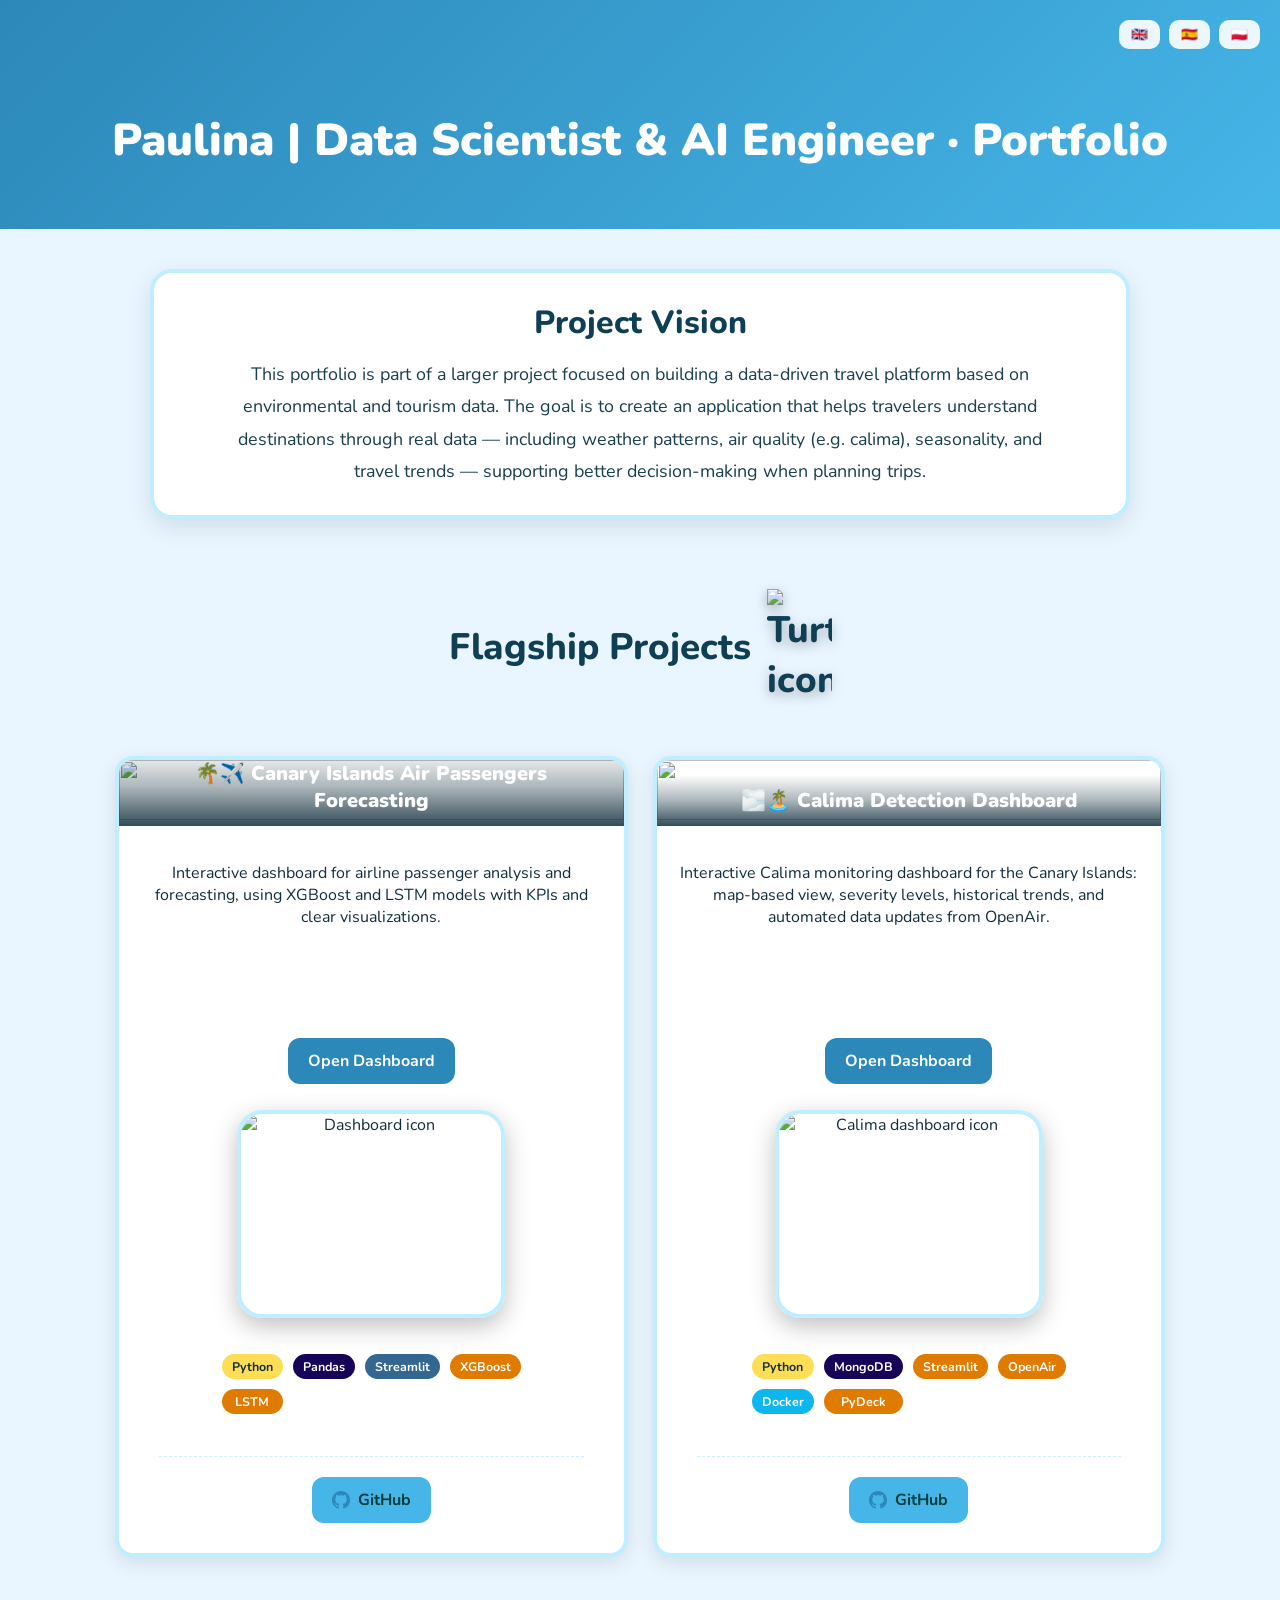
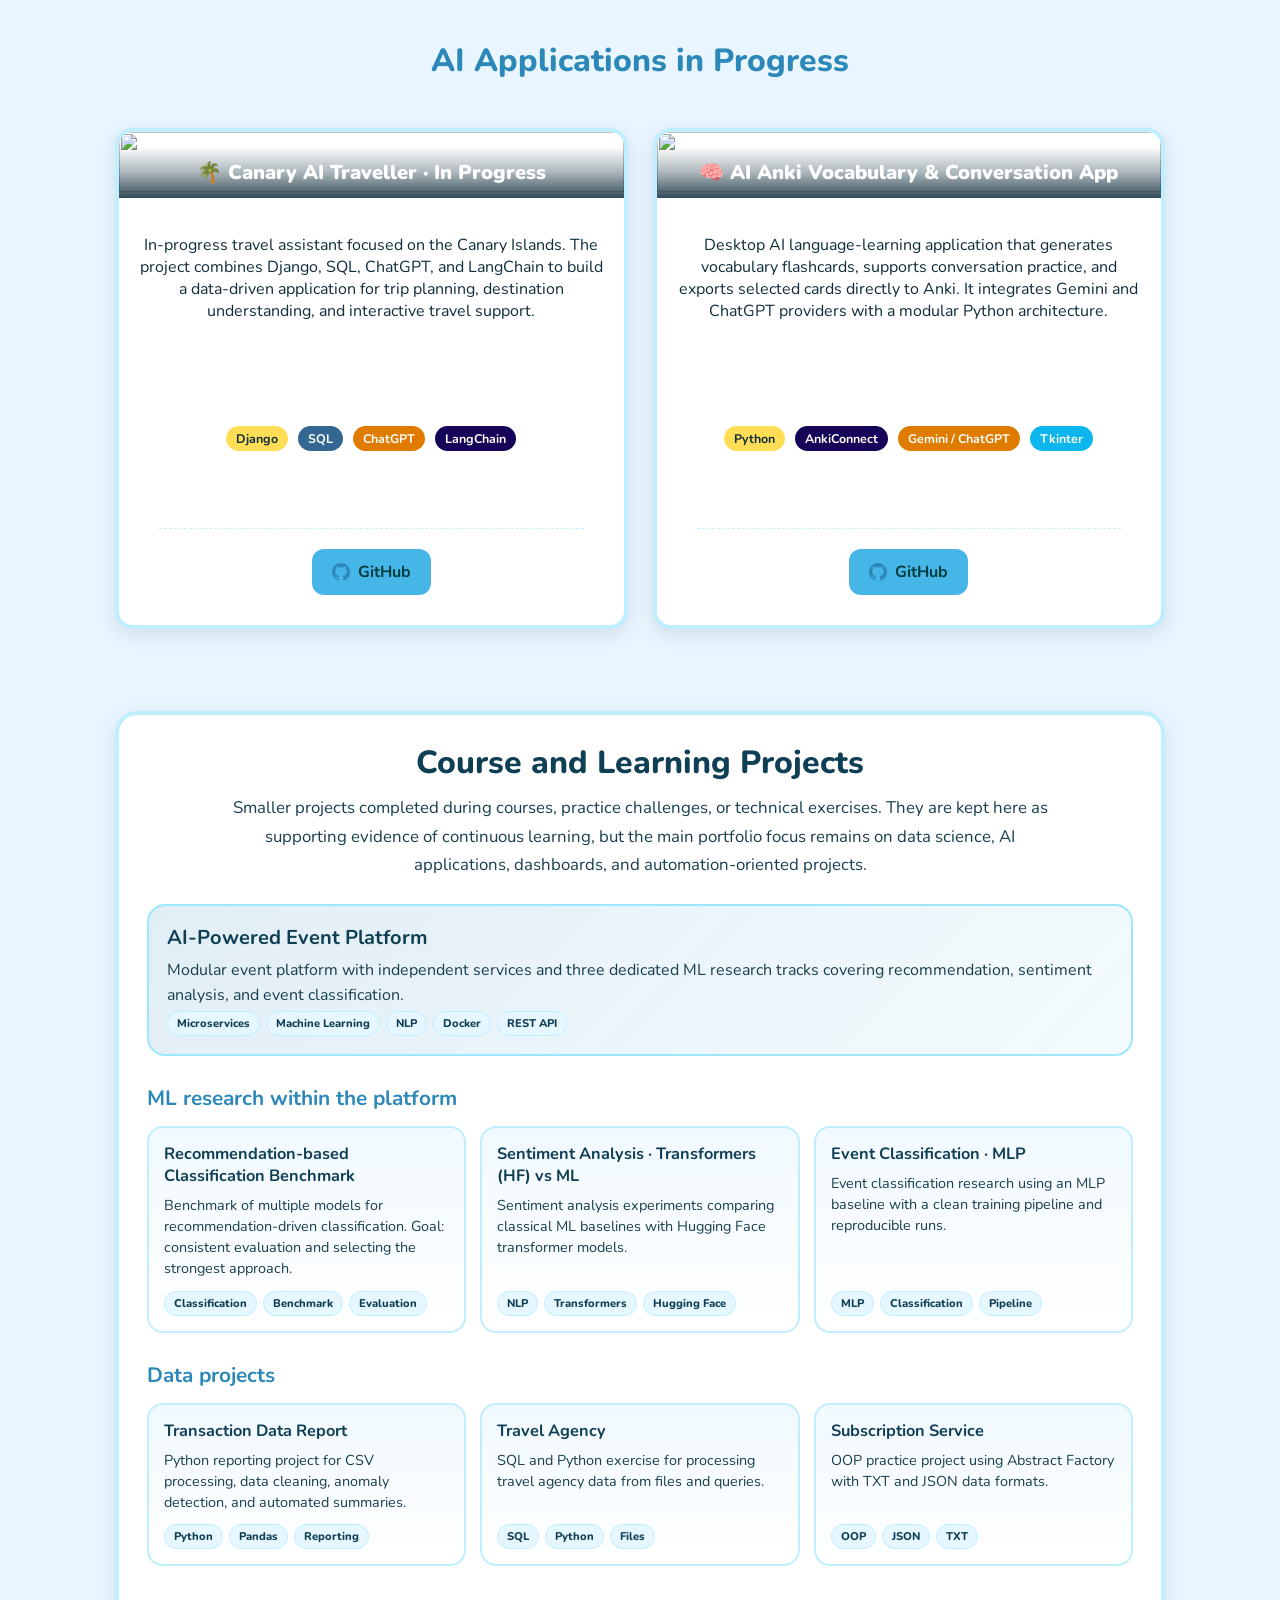
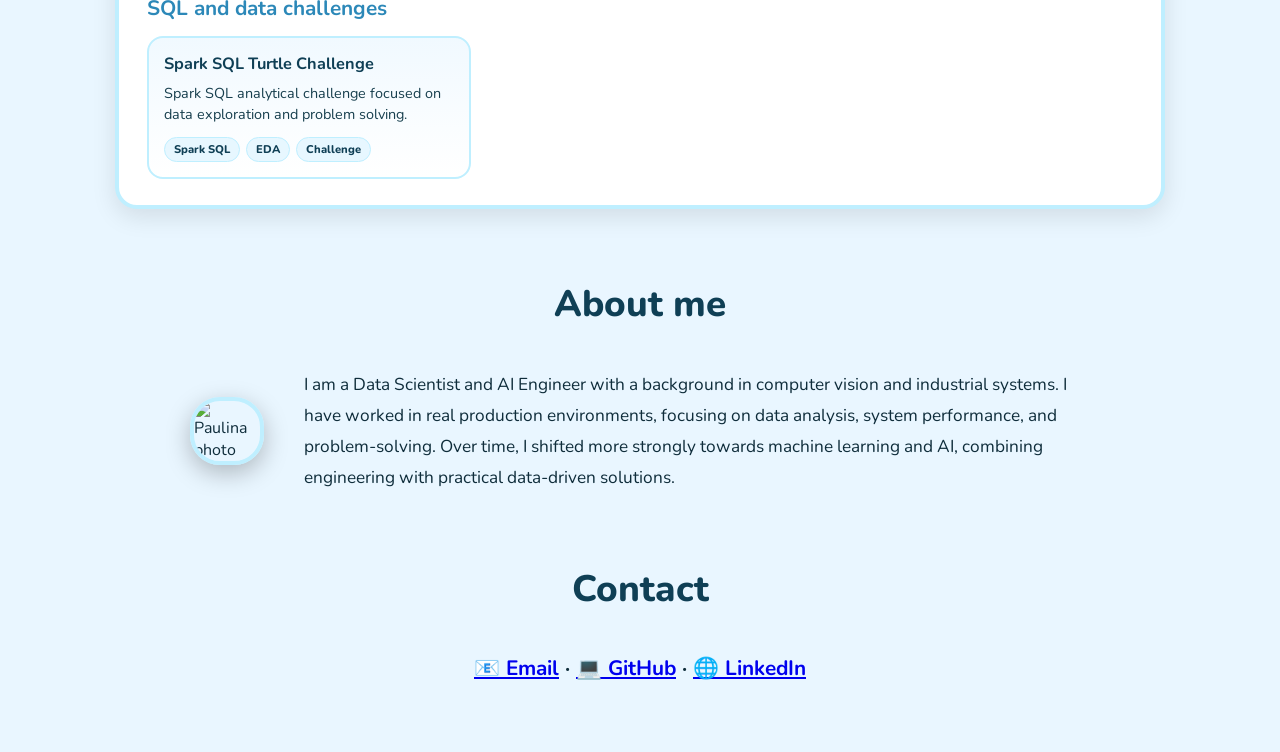
==== commit 37dcc400: "Update index.html" ====
--- a/index.html
+++ b/index.html
@@ -444,16 +444,54 @@
 
 .course-projects-box > p{
   max-width:820px;
-  margin:0 auto 22px;
+  margin:0 auto 24px;
   text-align:center;
   font-size:1.05rem;
   line-height:1.7;
   color:#173f4e;
 }
 
-.course-menu{
+.course-group-title{
+  margin:28px 0 14px;
+  text-align:left;
+  font-size:1.3rem;
+  color:var(--blue2);
+}
+
+.course-platform-feature{
+  display:block;
+  background:linear-gradient(135deg, rgba(44,136,184,.14), rgba(70,181,232,.06));
+  border:2px solid #9ee8ff;
+  border-radius:18px;
+  padding:18px;
+  text-decoration:none;
+  color:#0f2d3b;
+  transition:.2s ease;
+}
+
+.course-platform-feature:hover,
+.course-item:hover{
+  transform:translateY(-2px);
+  box-shadow:0 6px 14px rgba(0,0,0,.1);
+}
+
+.course-platform-feature strong{
+  display:block;
+  color:var(--blue3);
+  font-size:1.25rem;
+  margin-bottom:7px;
+}
+
+.course-platform-feature > span{
+  display:block;
+  line-height:1.55;
+  color:#173f4e;
+}
+
+.course-research-row,
+.course-data-row{
   display:grid;
-  grid-template-columns:repeat(auto-fit,minmax(240px,1fr));
+  grid-template-columns:repeat(3,1fr);
   gap:14px;
 }
 
@@ -468,11 +506,7 @@
   text-decoration:none;
   color:#0f2d3b;
   transition:.2s ease;
-}
-
-.course-item:hover{
-  transform:translateY(-2px);
-  box-shadow:0 6px 14px rgba(0,0,0,.1);
+  min-width:0;
 }
 
 .course-item strong{
@@ -480,8 +514,8 @@
   font-size:1.02rem;
 }
 
-.course-item span{
-  font-size:.92rem;
+.course-item > span{
+  font-size:.9rem;
   line-height:1.45;
   color:#173f4e;
 }
@@ -491,11 +525,28 @@
   flex-wrap:wrap;
   gap:6px;
   margin-top:auto;
+  padding-top:4px;
 }
 
 .course-tags .pill{
   font-size:.7rem;
   padding:4px 9px;
+}
+
+.course-challenge-row{
+  display:grid;
+  grid-template-columns:minmax(240px, 1fr) 2fr;
+  gap:14px;
+  align-items:start;
+}
+
+.course-future-note{
+  border:2px dashed #bfefff;
+  border-radius:16px;
+  padding:15px;
+  color:#52707c;
+  font-size:.9rem;
+  line-height:1.5;
 }
 
 @media (max-width: 760px){
@@ -510,6 +561,12 @@
 
   .portfolio-box{
     padding:22px 18px;
+  }
+
+  .course-research-row,
+  .course-data-row,
+  .course-challenge-row{
+    grid-template-columns:1fr;
   }
 }
 </style>
@@ -524,7 +581,10 @@
     challenges: "Challenges",
     course_title: "Course and Learning Projects",
     course_desc: "Smaller projects completed during courses, practice challenges, or technical exercises. They are kept here as supporting evidence of continuous learning, but the main portfolio focus remains on data science, AI applications, dashboards, and automation-oriented projects.",
-    course_platform_desc: "Modular event platform with AI/ML components: recommendation, sentiment analysis, and event classification experiments.",
+    course_platform_desc: "Modular event platform with independent services and three dedicated ML research tracks covering recommendation, sentiment analysis, and event classification.",
+    course_research_title: "ML research within the platform",
+    course_data_title: "Data projects",
+    course_challenges_title: "SQL and data challenges",
     course_transaction_desc: "Python reporting project for CSV processing, data cleaning, anomaly detection, and automated summaries.",
     course_travel_desc: "SQL and Python exercise for processing travel agency data from files and queries.",
     course_subscription_desc: "OOP practice project using Abstract Factory with TXT and JSON data formats.",
@@ -594,7 +654,10 @@
     challenges: "Retos",
     course_title: "Proyectos de curso y aprendizaje",
     course_desc: "Proyectos más pequeños realizados durante cursos, retos prácticos o ejercicios técnicos. Los mantengo como apoyo al aprendizaje continuo, pero el foco principal del portfolio está en data science, aplicaciones de IA, dashboards y automatización.",
-    course_platform_desc: "Plataforma modular de eventos con componentes AI/ML: recomendación, análisis de sentimiento y experimentos de clasificación de eventos.",
+    course_platform_desc: "Plataforma modular de eventos con servicios independientes y tres líneas de investigación ML dedicadas a recomendación, análisis de sentimiento y clasificación de eventos.",
+    course_research_title: "Investigación ML dentro de la plataforma",
+    course_data_title: "Proyectos de datos",
+    course_challenges_title: "Retos de SQL y datos",
     course_transaction_desc: "Proyecto de reporting en Python para procesar CSV, limpiar datos, detectar anomalías y generar resúmenes automáticos.",
     course_travel_desc: "Ejercicio de SQL y Python para procesar datos de una agencia de viajes desde archivos y consultas.",
     course_subscription_desc: "Proyecto de práctica OOP usando Abstract Factory con formatos TXT y JSON.",
@@ -664,7 +727,10 @@
     challenges: "Wyzwania",
     course_title: "Projekty kursowe i ćwiczeniowe",
     course_desc: "Mniejsze projekty z kursów, ćwiczeń technicznych i wyzwań. Zostają jako dodatkowy dowód systematycznej nauki, ale główny nacisk portfolio pozostaje na data science, aplikacjach AI, dashboardach i automatyzacji.",
-    course_platform_desc: "Modułowa platforma eventowa z komponentami AI/ML: rekomendacje, analiza sentymentu i eksperymenty klasyfikacji eventów.",
+    course_platform_desc: "Modułowa platforma eventowa z niezależnymi serwisami oraz trzema osobnymi ścieżkami badań ML: rekomendacjami, analizą sentymentu i klasyfikacją wydarzeń.",
+    course_research_title: "Badania ML w ramach platformy",
+    course_data_title: "Projekty data",
+    course_challenges_title: "Wyzwania SQL i data",
     course_transaction_desc: "Projekt raportowy w Pythonie: przetwarzanie CSV, czyszczenie danych, wykrywanie anomalii i automatyczne podsumowania.",
     course_travel_desc: "Ćwiczenie SQL i Python do przetwarzania danych biura podróży z plików i zapytań.",
     course_subscription_desc: "Projekt ćwiczeniowy OOP z użyciem Abstract Factory oraz formatów TXT i JSON.",
@@ -786,6 +852,9 @@
   set("course-title", t[l].course_title);
   set("course-desc", t[l].course_desc);
   set("course-platform-desc", t[l].course_platform_desc);
+  set("course-research-title", t[l].course_research_title);
+  set("course-data-title", t[l].course_data_title);
+  set("course-challenges-title", t[l].course_challenges_title);
   set("course-transaction-desc", t[l].course_transaction_desc);
   set("course-travel-desc", t[l].course_travel_desc);
   set("course-subscription-desc", t[l].course_subscription_desc);
@@ -1006,17 +1075,53 @@
     <h2 id="course-title"></h2>
     <p id="course-desc"></p>
 
-    <div class="course-menu">
-      <a class="course-item" href="https://github.com/paulinap92/event-platform-ml-microservices" target="_blank">
-        <strong>AI-Powered Event Platform</strong>
-        <span id="course-platform-desc"></span>
+    <a class="course-platform-feature" href="https://github.com/paulinap92/event-platform-ml-microservices" target="_blank">
+      <strong>AI-Powered Event Platform</strong>
+      <span id="course-platform-desc"></span>
+      <div class="course-tags">
+        <span class="pill">Microservices</span>
+        <span class="pill">Machine Learning</span>
+        <span class="pill">NLP</span>
+        <span class="pill">Docker</span>
+        <span class="pill">REST API</span>
+      </div>
+    </a>
+
+    <h3 class="course-group-title" id="course-research-title"></h3>
+    <div class="course-research-row">
+      <a class="course-item" href="https://github.com/paulinap92/recommendation-model-research" target="_blank">
+        <strong id="rec-title"></strong>
+        <span id="rec-desc"></span>
         <div class="course-tags">
-          <span class="pill">Microservices</span>
-          <span class="pill">ML</span>
-          <span class="pill">Docker</span>
+          <span class="pill">Classification</span>
+          <span class="pill">Benchmark</span>
+          <span class="pill">Evaluation</span>
         </div>
       </a>
 
+      <a class="course-item" href="https://github.com/paulinap92/sentiment-analysis-research" target="_blank">
+        <strong id="sent-title"></strong>
+        <span id="sent-desc"></span>
+        <div class="course-tags">
+          <span class="pill">NLP</span>
+          <span class="pill">Transformers</span>
+          <span class="pill">Hugging Face</span>
+        </div>
+      </a>
+
+      <a class="course-item" href="https://github.com/paulinap92/event-classification-research" target="_blank">
+        <strong id="evt-title"></strong>
+        <span id="evt-desc"></span>
+        <div class="course-tags">
+          <span class="pill">MLP</span>
+          <span class="pill">Classification</span>
+          <span class="pill">Pipeline</span>
+        </div>
+      </a>
+    </div>
+
+    <h3 class="course-group-title" id="course-data-title"></h3>
+    <div class="course-data-row">
       <a class="course-item" href="https://github.com/paulinap92/transaction-data-report" target="_blank">
         <strong>Transaction Data Report</strong>
         <span id="course-transaction-desc"></span>
@@ -1046,7 +1151,10 @@
           <span class="pill">TXT</span>
         </div>
       </a>
-
+    </div>
+
+    <h3 class="course-group-title" id="course-challenges-title"></h3>
+    <div class="course-challenge-row">
       <a class="course-item" href="https://colab.research.google.com/github/paulinap92/SQL-basics/blob/main/Turtles_%26_Tides_Spark_SQL_analysis.ipynb" target="_blank">
         <strong>Spark SQL Turtle Challenge</strong>
         <span id="course-turtle-desc"></span>
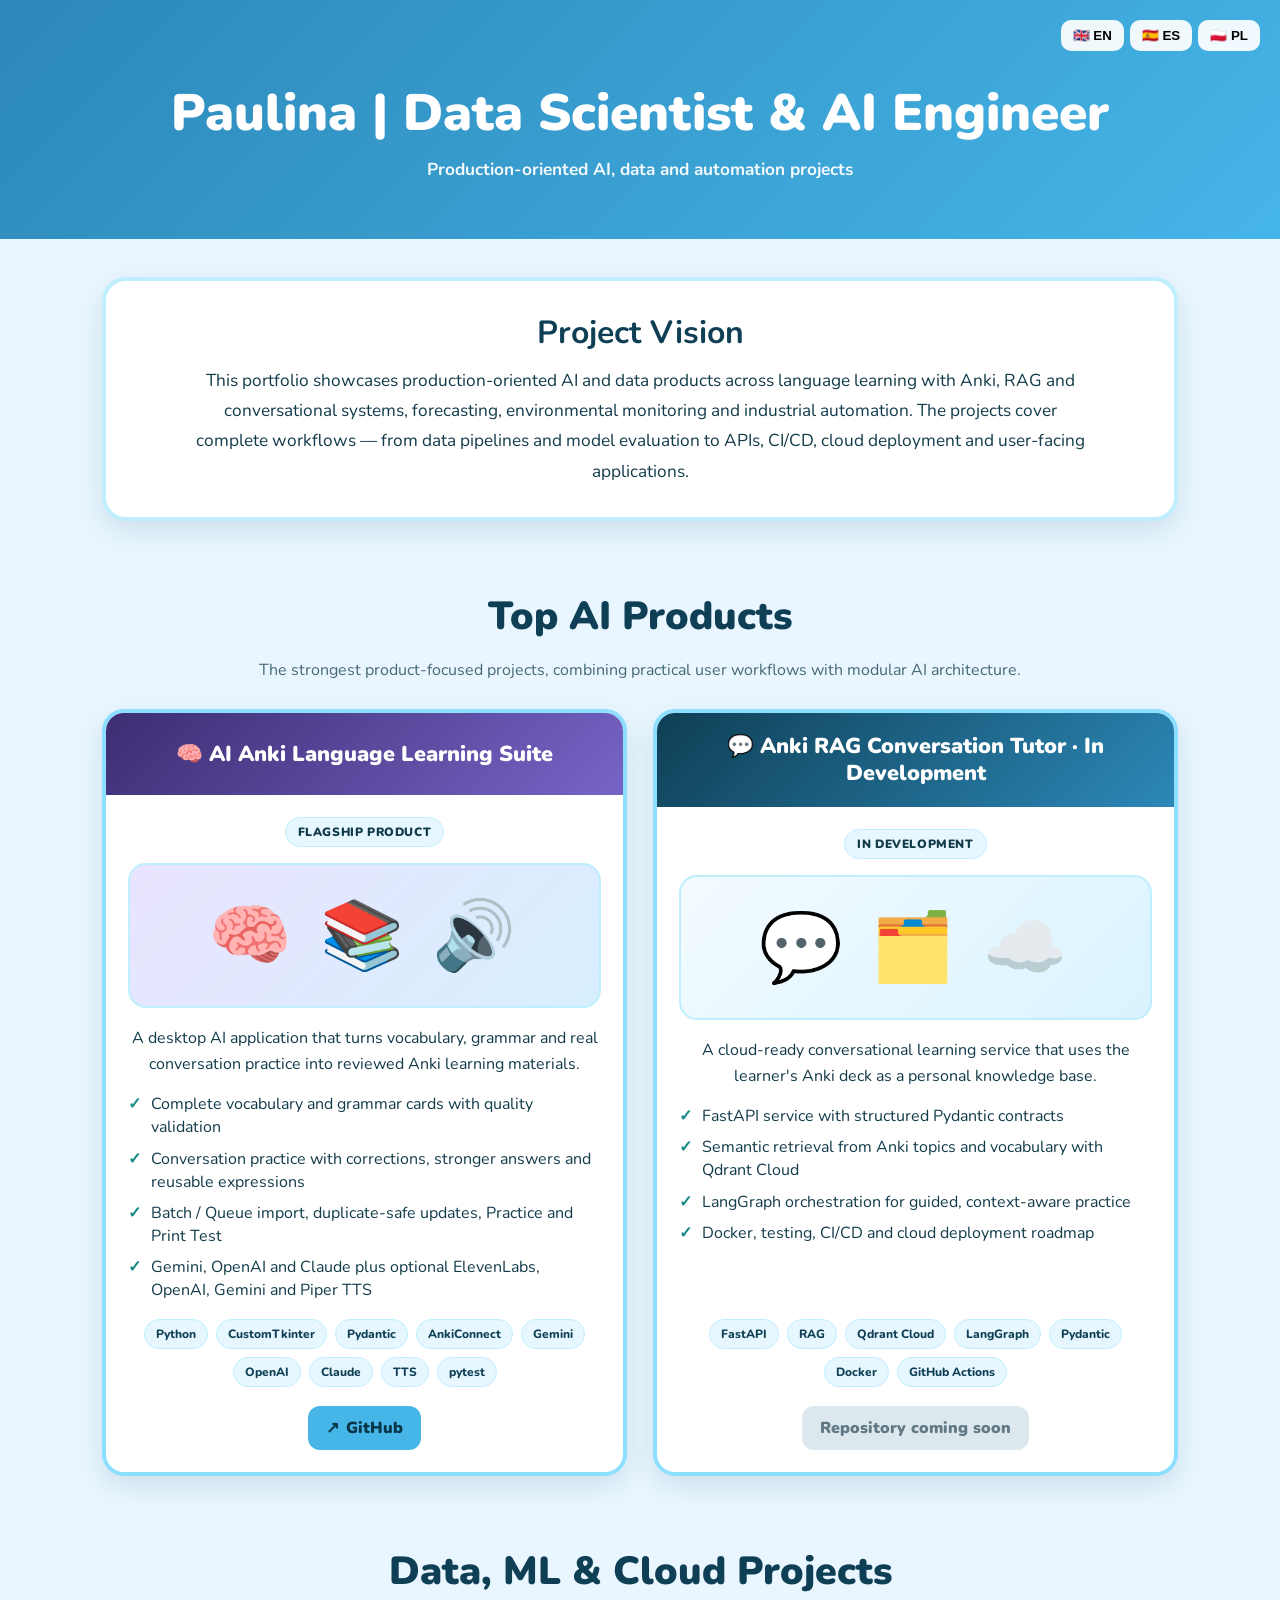
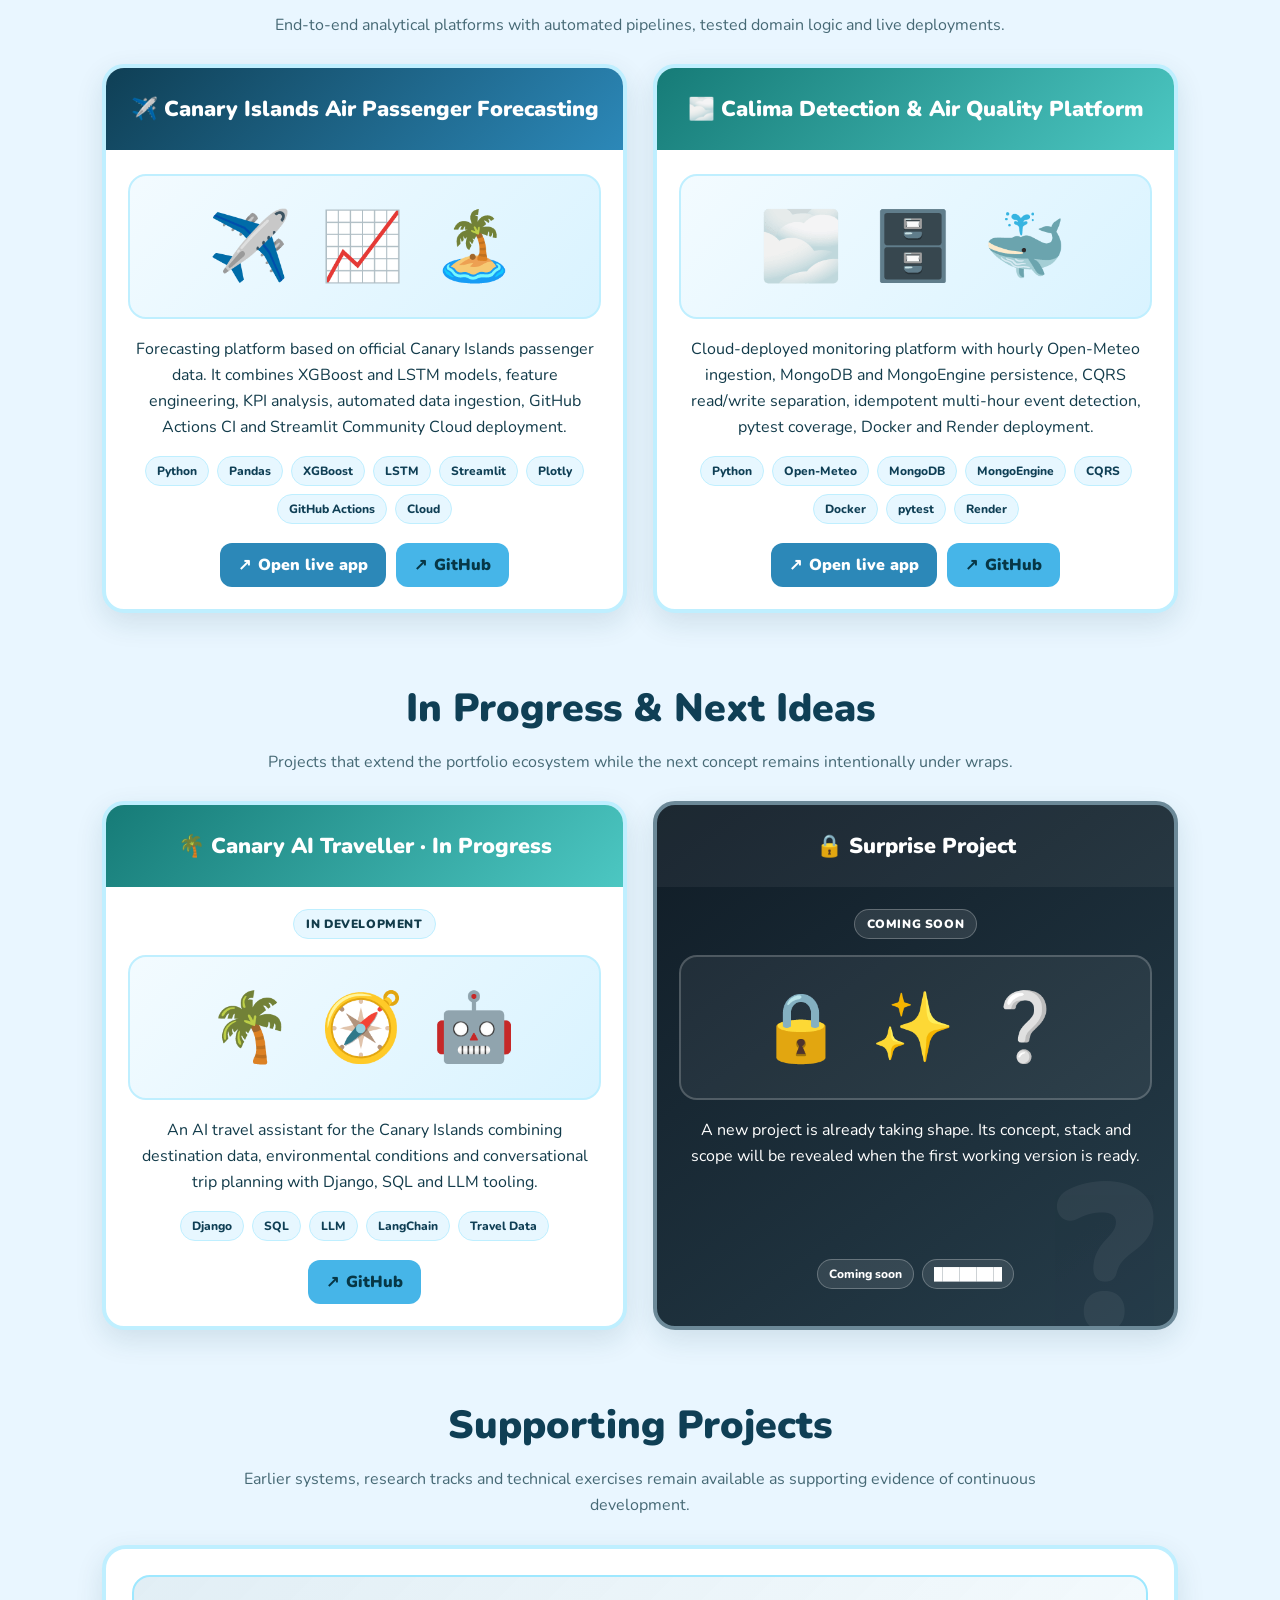
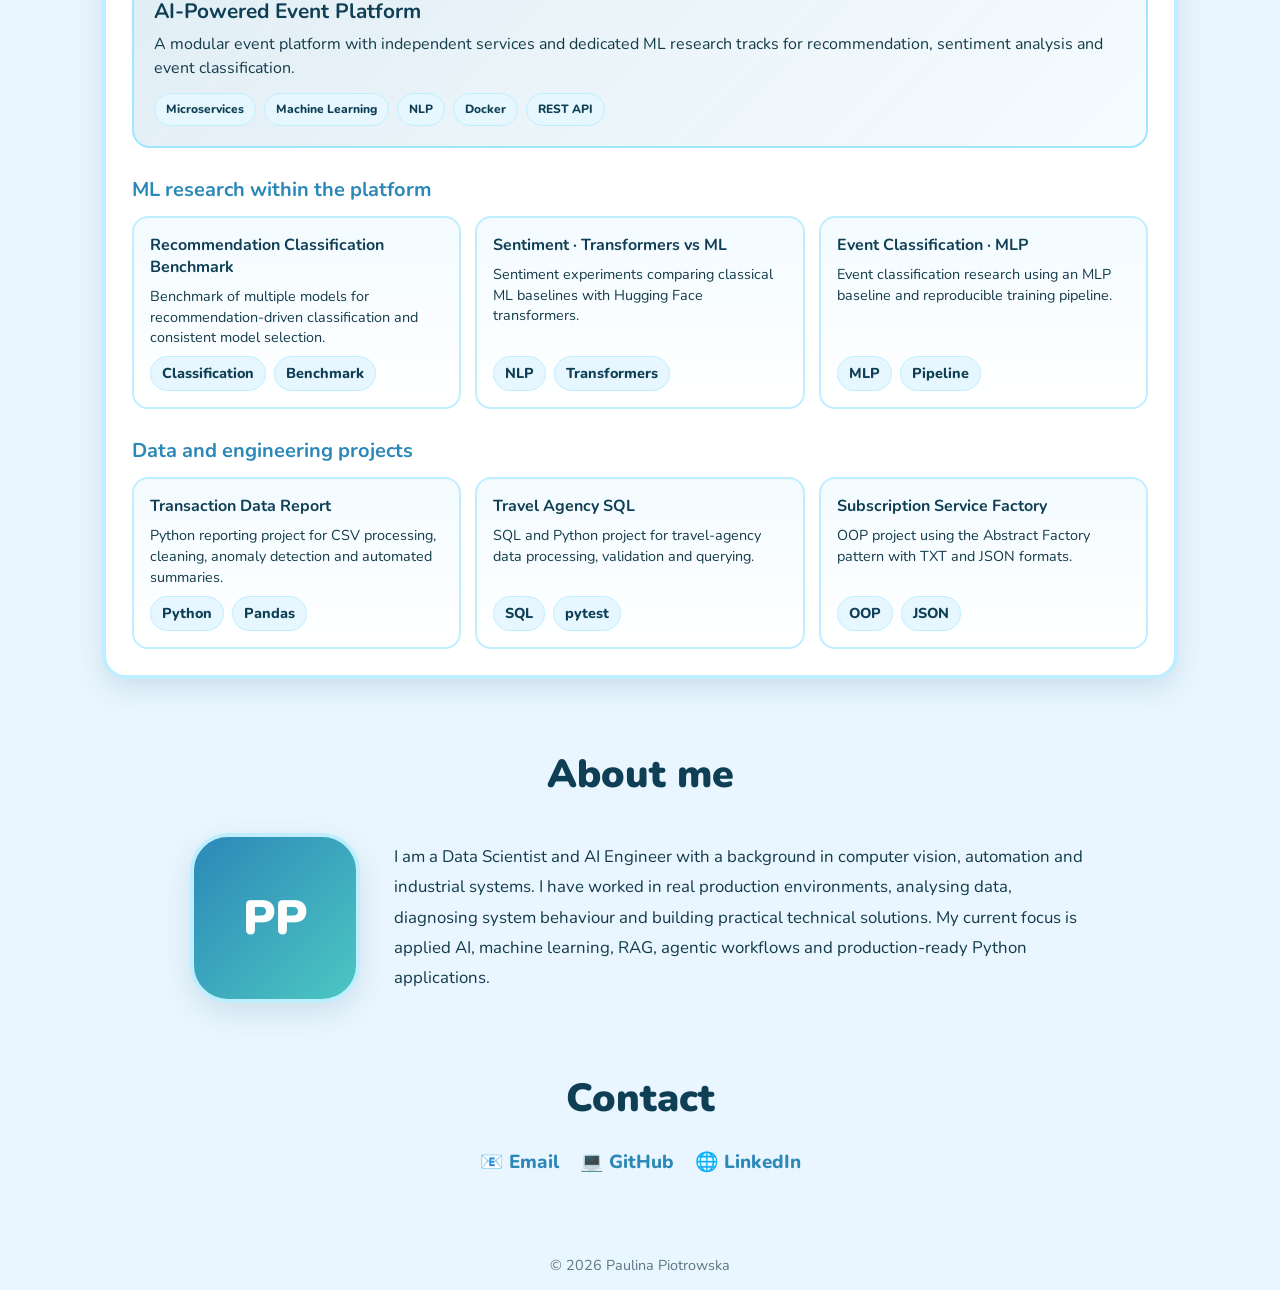
==== commit 121045d8: "Rework portfolio project hierarchy" ====
--- a/index.html
+++ b/index.html
@@ -3,1183 +3,218 @@
 <head>
 <meta charset="UTF-8" />
 <meta name="viewport" content="width=device-width, initial-scale=1.0" />
-<title>🐍 Paulina | Data Scientist & AI Engineer · Portfolio</title>
-
-<link href="https://fonts.googleapis.com/css2?family=Nunito:wght@300;400;600;700;800&display=swap" rel="stylesheet">
-
-<style>
-body{margin:0;font-family:"Nunito",sans-serif;background:#e9f6ff;color:#0f2d3b}
-:root{--blue1:#46b5e8;--blue2:#2c88b8;--blue3:#0f3f55}
-
-header{
-  background:linear-gradient(135deg,var(--blue2),var(--blue1));
-  padding:80px 20px 50px;
-  color:white;
-  text-align:center;
-  position:relative
-}
-
-.lang-switch{position:absolute;top:20px;right:20px}
-.lang-switch button{
-  background:rgba(255,255,255,.9);
-  border:none;
-  padding:7px 12px;
-  margin-left:5px;
-  border-radius:10px;
-  font-weight:700;
-  cursor:pointer
-}
-
-h1{font-size:2.8rem;margin-bottom:8px;font-weight:900}
-h2{text-align:center;font-size:2.3rem;font-weight:800;color:var(--blue3);margin-top:70px}
-
-.flagship-title{
-  display:flex;
-  justify-content:center;
-  align-items:center;
-  gap:16px
-}
-
-.flagship-turtle{
-  width:65px;
-  filter:drop-shadow(0 4px 6px rgba(0,0,0,.28))
-}
-
-/* ===== INTRO / VISION ===== */
-.portfolio-intro{
-  max-width:980px;
-  margin:40px auto 10px;
-  padding:0 20px;
-}
-
-.portfolio-box{
-  background:white;
-  border-radius:22px;
-  border:4px solid #bfefff;
-  box-shadow:0 8px 24px rgba(0,0,0,.1);
-  padding:28px 30px;
-  text-align:center;
-}
-
-.portfolio-box h2{
-  margin:0 0 14px;
-  font-size:2rem;
-  color:var(--blue3);
-}
-
-.portfolio-box p{
-  margin:0 auto;
-  max-width:820px;
-  font-size:1.12rem;
-  line-height:1.8;
-  color:#173f4e;
-}
-
-/* ===== FLAGSHIP GRID ===== */
-.featured-grid{
-  max-width:1050px;
-  margin:30px auto;
-  padding:20px;
-  display:grid;
-  grid-template-columns:repeat(auto-fit,minmax(420px,1fr));
-  gap:25px;
-  align-items:stretch;
-}
-
-/* ===== SHARED ===== */
-.project-actions{
-  display:flex;
-  gap:12px;
-  justify-content:center;
-  padding:10px 20px;
-  flex-wrap:wrap
-}
-
-.btn{
-  background:var(--blue2);
-  color:white;
-  padding:12px 20px;
-  border-radius:12px;
-  font-weight:700;
-  text-decoration:none;
-  display:inline-flex;
-  align-items:center;
-  gap:8px;
-  transition:.2s ease;
-}
-
-.btn:hover{
-  transform:translateY(-1px);
-  box-shadow:0 6px 14px rgba(0,0,0,.12);
-}
-
-.btn-secondary{
-  background:var(--blue1);
-  color:#003c3c
-}
-
-/* ===== TECH BADGES ===== */
-.tech-badges{
-  margin:10px 20px;
-  padding-bottom:10px;
-  border-bottom:1px dashed #cceeff;
-
-  display:grid;
-  grid-template-columns:repeat(4, max-content);
-  justify-content:center;
-  gap:10px 10px;
-
-  min-height:92px;
-  align-content:start;
-}
-
-/* ===== MICRO BADGES ===== */
-.micro-badges{
-  margin:14px 0 0;
-  padding:0;
-  border:0;
-
-  display:flex;
-  flex-wrap:wrap;
-  justify-content:center;
-  gap:10px;
-
-  min-height:96px;
-  align-content:flex-start;
-}
-
-/* ===== PILLS ===== */
-.micro-tag{
-  margin-top:12px;
-
-  display:grid;
-  grid-template-columns:repeat(2, max-content);
-  justify-content:center;
-  gap:10px 10px;
-
-  min-height:92px;
-  align-content:start;
-}
-
-.micro-tag .pill:last-child{
-  grid-column:1 / -1;
-  justify-self:center;
-}
-
-.pill{
-  padding:6px 12px;
-  border-radius:999px;
-  font-size:.76rem;
-  font-weight:800;
-  background:#e7f7ff;
-  border:1px solid #bfefff;
-  color:#0f3f55;
-  white-space:nowrap;
-  text-align:center;
-}
-
-.badge{padding:4px 10px;border-radius:999px;font-size:.78rem;font-weight:700}
-.badge-python{background:#ffdd54}
-.badge-pandas{background:#150458;color:white}
-.badge-flask{background:#111;color:white}
-.badge-docker{background:#0db7ed;color:white}
-.badge-sql{background:#336791;color:white}
-.badge-oop{background:#df7c00;color:white}
-
-/* ===== PROJECT CARDS ===== */
-.subsection{
-  text-align:center;
-  margin-top:70px;
-  font-size:2rem;
-  color:var(--blue2)
-}
-
-.projects{
-  max-width:1050px;
-  margin:0 auto;
-  padding:20px;
-  display:grid;
-  grid-template-columns:repeat(auto-fit,minmax(280px,1fr));
-  gap:25px;
-  align-items:stretch;
-}
-
-.card{
-  background:white;
-  border-radius:18px;
-  border:4px solid #bfefff;
-  box-shadow:0 6px 20px rgba(0,0,0,.1);
-  overflow:hidden;
-  display:flex;
-  flex-direction:column;
-  height:100%;
-}
-
-.card-header{position:relative}
-.card-header img{width:100%;height:60px;object-fit:cover}
-
-.card-title{
-  position:absolute;
-  bottom:0;
-  left:0;
-  right:0;
-  padding:12px 16px;
-  background:linear-gradient(
-    to top,
-    rgba(15,45,59,0.85),
-    rgba(15,45,59,0.35),
-    transparent
-  );
-  color:white;
-  font-size:1.25rem;
-  font-weight:900;
-  text-align:center
-}
-
-.card-content{
-  padding:20px;
-  text-align:center;
-  display:flex;
-  flex-direction:column;
-  flex:1;
-}
-
-.card-content p{
-  min-height:150px;
-}
-
-.card-footer{
-  margin-top:auto;
-  padding-top:8px;
-}
-
-/* ===== ABOUT ===== */
-.about-wrapper{
-  max-width:900px;
-  margin:40px auto;
-  display:flex;
-  align-items:center;
-  gap:40px;
-  padding:0 20px
-}
-
-.about-wrapper img{
-  width:220px;
-  border-radius:30px;
-  border:4px solid #bfefff;
-  box-shadow:0 8px 25px rgba(0,0,0,.25)
-}
-
-.about{font-size:1.08rem;line-height:1.8}
-
-.contact{
-  text-align:center;
-  margin:40px 0 70px;
-  font-size:1.3rem;
-  font-weight:700
-}
-
-.challenge-icon {
-  width: 80px;
-  margin: 10px auto 5px;
-  display: block;
-}
-
-.flagship-icon{
-  width:260px;
-  height:200px;
-  object-fit:contain;
-  display:block;
-  margin:16px auto 10px;
-  border-radius:25px;
-  border:4px solid #bfefff;
-  box-shadow:0 8px 25px rgba(0,0,0,0.25);
-}
-
-/* =========================
-   MICROservices SECTION
-   ========================= */
-.microservices-wrap{
-  max-width:1050px;
-  margin:55px auto 0;
-  padding:0 20px 10px;
-}
-
-.microservices-card{
-  background:white;
-  border-radius:20px;
-  border:4px solid #bfefff;
-  box-shadow:0 10px 25px rgba(0,0,0,.12);
-  overflow:hidden;
-}
-
-.microservices-topbar-wrap{
-  position:relative;
-}
-
-.microservices-topbar{
-  width:100%;
-  height:70px;
-  object-fit:cover;
-  display:block;
-}
-
-.microservices-topbar-title{
-  position:absolute;
-  inset:0;
-  display:flex;
-  align-items:center;
-  justify-content:center;
-  color:white;
-  font-size:1.55rem;
-  font-weight:900;
-  letter-spacing:.3px;
-  text-align:center;
-  padding:0 16px;
-  background:linear-gradient(
-    to top,
-    rgba(15,45,59,.55),
-    rgba(15,45,59,.2)
-  );
-}
-
-.microservices-header{
-  padding:18px 18px 14px;
-  text-align:center;
-  background:linear-gradient(135deg, rgba(44,136,184,.14), rgba(70,181,232,.08));
-  border-bottom:1px dashed #cceeff;
-}
-
-.microservices-header h3{
-  margin:0;
-  font-size:1.9rem;
-  font-weight:900;
-  color:var(--blue3);
-}
-
-.microservices-header p{
-  margin:10px auto 0;
-  max-width:860px;
-  font-size:1.05rem;
-  line-height:1.7;
-  color:#123b4a;
-}
-
-.microservices-subgrid{
-  display:grid;
-  grid-template-columns:repeat(auto-fit,minmax(260px,1fr));
-  gap:18px;
-  padding:18px;
-}
-
-.micro-subcard{
-  background:linear-gradient(180deg, rgba(233,246,255,.55), rgba(255,255,255,1));
-  border-radius:18px;
-  border:3px solid #bfefff;
-  box-shadow:0 6px 18px rgba(0,0,0,.08);
-  padding:16px 16px 14px;
-  display:flex;
-  flex-direction:column;
-  text-align:center;
-}
-
-.micro-subcard h4{
-  margin:6px 0 8px;
-  font-size:1.25rem;
-  font-weight:900;
-  color:var(--blue3);
-}
-
-.micro-subcard p{
-  margin:0 0 10px;
-  line-height:1.6;
-  color:#173f4e;
-  min-height:100px;
-}
-
-.micro-badges .badge{border:1px solid #bfefff;}
-
-.badge-micro{background:#0f3f55;color:white}
-.badge-ml{background:#df7c00;color:white}
-.badge-nlp{background:#111;color:white}
-.badge-api{background:#2c88b8;color:white}
-.badge-ci{background:#4cc7c2;color:#003c3c}
-
-.micro-footer{
-  margin-top:auto;
-  padding-top:10px;
-  display:flex;
-  justify-content:center;
-}
-
-.gh-ico{
-  width:18px;
-  height:18px;
-  fill:var(--blue2);
-  display:inline-block;
-  vertical-align:-3px;
-}
-
-
-/* ===== COMPACT COURSE PROJECTS ===== */
-.course-projects-wrap{
-  max-width:1050px;
-  margin:70px auto 0;
-  padding:0 20px;
-}
-
-.course-projects-box{
-  background:white;
-  border-radius:22px;
-  border:4px solid #bfefff;
-  box-shadow:0 8px 24px rgba(0,0,0,.1);
-  padding:26px 28px;
-}
-
-.course-projects-box h2{
-  margin:0 0 10px;
-  font-size:2rem;
-  color:var(--blue3);
-}
-
-.course-projects-box > p{
-  max-width:820px;
-  margin:0 auto 24px;
-  text-align:center;
-  font-size:1.05rem;
-  line-height:1.7;
-  color:#173f4e;
-}
-
-.course-group-title{
-  margin:28px 0 14px;
-  text-align:left;
-  font-size:1.3rem;
-  color:var(--blue2);
-}
-
-.course-platform-feature{
-  display:block;
-  background:linear-gradient(135deg, rgba(44,136,184,.14), rgba(70,181,232,.06));
-  border:2px solid #9ee8ff;
-  border-radius:18px;
-  padding:18px;
-  text-decoration:none;
-  color:#0f2d3b;
-  transition:.2s ease;
-}
-
-.course-platform-feature:hover,
-.course-item:hover{
-  transform:translateY(-2px);
-  box-shadow:0 6px 14px rgba(0,0,0,.1);
-}
-
-.course-platform-feature strong{
-  display:block;
-  color:var(--blue3);
-  font-size:1.25rem;
-  margin-bottom:7px;
-}
-
-.course-platform-feature > span{
-  display:block;
-  line-height:1.55;
-  color:#173f4e;
-}
-
-.course-research-row,
-.course-data-row{
-  display:grid;
-  grid-template-columns:repeat(3,1fr);
-  gap:14px;
-}
-
-.course-item{
-  display:flex;
-  flex-direction:column;
-  gap:8px;
-  background:linear-gradient(180deg, rgba(233,246,255,.65), white);
-  border:2px solid #bfefff;
-  border-radius:16px;
-  padding:15px;
-  text-decoration:none;
-  color:#0f2d3b;
-  transition:.2s ease;
-  min-width:0;
-}
-
-.course-item strong{
-  color:var(--blue3);
-  font-size:1.02rem;
-}
-
-.course-item > span{
-  font-size:.9rem;
-  line-height:1.45;
-  color:#173f4e;
-}
-
-.course-tags{
-  display:flex;
-  flex-wrap:wrap;
-  gap:6px;
-  margin-top:auto;
-  padding-top:4px;
-}
-
-.course-tags .pill{
-  font-size:.7rem;
-  padding:4px 9px;
-}
-
-.course-challenge-row{
-  display:grid;
-  grid-template-columns:minmax(240px, 1fr) 2fr;
-  gap:14px;
-  align-items:start;
-}
-
-.course-future-note{
-  border:2px dashed #bfefff;
-  border-radius:16px;
-  padding:15px;
-  color:#52707c;
-  font-size:.9rem;
-  line-height:1.5;
-}
-
-@media (max-width: 760px){
-  .about-wrapper{
-    flex-direction:column;
-    text-align:center;
-  }
-
-  .featured-grid{
-    grid-template-columns:1fr;
-  }
-
-  .portfolio-box{
-    padding:22px 18px;
-  }
-
-  .course-research-row,
-  .course-data-row,
-  .course-challenge-row{
-    grid-template-columns:1fr;
-  }
-}
-</style>
-
-<script>
-window.onload=()=>setLang('en');
-
-const t = {
-  en: {
-    projects: "Flagship Projects",
-    other: "Other Important Projects",
-    challenges: "Challenges",
-    course_title: "Course and Learning Projects",
-    course_desc: "Smaller projects completed during courses, practice challenges, or technical exercises. They are kept here as supporting evidence of continuous learning, but the main portfolio focus remains on data science, AI applications, dashboards, and automation-oriented projects.",
-    course_platform_desc: "Modular event platform with independent services and three dedicated ML research tracks covering recommendation, sentiment analysis, and event classification.",
-    course_research_title: "ML research within the platform",
-    course_data_title: "Data projects",
-    course_challenges_title: "SQL and data challenges",
-    course_transaction_desc: "Python reporting project for CSV processing, data cleaning, anomaly detection, and automated summaries.",
-    course_travel_desc: "SQL and Python exercise for processing travel agency data from files and queries.",
-    course_subscription_desc: "OOP practice project using Abstract Factory with TXT and JSON data formats.",
-    course_turtle_desc: "Spark SQL analytical challenge focused on data exploration and problem solving.",
-    about_title: "About me",
-    contact_title: "Contact",
-
-    portfolio_title: "Project Vision",
-    portfolio_desc: "This portfolio is part of a larger project focused on building a data-driven travel platform based on environmental and tourism data. The goal is to create an application that helps travelers understand destinations through real data — including weather patterns, air quality (e.g. calima), seasonality, and travel trends — supporting better decision-making when planning trips.",
-
-    about: "I am a Data Scientist and AI Engineer with a background in computer vision and industrial systems. I have worked in real production environments, focusing on data analysis, system performance, and problem-solving. Over time, I shifted more strongly towards machine learning and AI, combining engineering with practical data-driven solutions.",
-
-    p1: "Interactive dashboard for airline passenger analysis and forecasting, using XGBoost and LSTM models with KPIs and clear visualizations.",
-    calima: "Interactive Calima monitoring dashboard for the Canary Islands: map-based view, severity levels, historical trends, and automated data updates from OpenAir.",
-
-    p2: "Python application for processing store transaction data, including CSV ingestion, data cleaning, anomaly detection, and automated reporting.",
-    p3: "Python application that processes data from files and SQL queries, performing basic analytical operations and summaries for travel agency data.",
-    p4: "Python project for processing subscription data for meal catering services, implemented using the Abstract Factory pattern with TXT and JSON formats.",
-
-    turtle: "Analytical SQL challenge focused on data exploration and problem solving.",
-
-    llm_section: "AI Applications in Progress",
-    traveller_desc: "In-progress travel assistant focused on the Canary Islands. The project combines Django, SQL, ChatGPT, and LangChain to build a data-driven application for trip planning, destination understanding, and interactive travel support.",
-    quiz_desc: "Desktop AI language-learning application that generates vocabulary flashcards, supports conversation practice, and exports selected cards directly to Anki. It integrates Gemini and ChatGPT providers with a modular Python architecture.",
-
-    complex: "Complex Projects",
-
-    micro_title: "AI-Powered Event Platform",
-    micro_banner: "AI-Powered Event Platform",
-    micro_desc: "A modular event management platform enhanced with AI components. The project combines independent services, research-driven model development, and practical system design for classification, recommendation, and sentiment-related workflows.",
-
-    micro_b1: "Event platform",
-    micro_b2: "ML research",
-    micro_b3: "Docker",
-    micro_b4: "API / REST",
-
-    platform_btn: "Platform (GitHub)",
-
-    rec_title: "Recommendation-based Classification Benchmark",
-    rec_desc: "Benchmark of multiple models for recommendation-driven classification. Goal: consistent evaluation and selecting the strongest approach.",
-    rec_b1: "Classification",
-    rec_b2: "Benchmark",
-    rec_b3: "Model selection",
-
-    sent_title: "Sentiment Analysis · Transformers (HF) vs ML",
-    sent_desc: "Sentiment analysis experiments comparing classical ML baselines with Hugging Face transformer models.",
-    sent_b1: "Sentiment",
-    sent_b2: "NLP / Transformers",
-    sent_b3: "Hugging Face",
-
-    evt_title: "Event Classification · MLP",
-    evt_desc: "Event classification research using an MLP baseline with a clean training pipeline and reproducible runs.",
-    evt_b1: "Classification",
-    evt_b2: "MLP",
-    evt_b3: "Pipeline",
-
-    traveller_card_title: "🌴 Canary AI Traveller · In Progress",
-    quiz_card_title: "🧠 AI Anki Vocabulary & Conversation App",
-    open_dashboard: "Open Dashboard",
-    open_challenge: "Open challenge",
-    github: "GitHub"
-  },
-
-  es: {
-    projects: "Proyectos principales",
-    other: "Otros proyectos importantes",
-    challenges: "Retos",
-    course_title: "Proyectos de curso y aprendizaje",
-    course_desc: "Proyectos más pequeños realizados durante cursos, retos prácticos o ejercicios técnicos. Los mantengo como apoyo al aprendizaje continuo, pero el foco principal del portfolio está en data science, aplicaciones de IA, dashboards y automatización.",
-    course_platform_desc: "Plataforma modular de eventos con servicios independientes y tres líneas de investigación ML dedicadas a recomendación, análisis de sentimiento y clasificación de eventos.",
-    course_research_title: "Investigación ML dentro de la plataforma",
-    course_data_title: "Proyectos de datos",
-    course_challenges_title: "Retos de SQL y datos",
-    course_transaction_desc: "Proyecto de reporting en Python para procesar CSV, limpiar datos, detectar anomalías y generar resúmenes automáticos.",
-    course_travel_desc: "Ejercicio de SQL y Python para procesar datos de una agencia de viajes desde archivos y consultas.",
-    course_subscription_desc: "Proyecto de práctica OOP usando Abstract Factory con formatos TXT y JSON.",
-    course_turtle_desc: "Reto analítico con Spark SQL centrado en exploración de datos y resolución de problemas.",
-    about_title: "Sobre mí",
-    contact_title: "Contacto",
-
-    portfolio_title: "Visión del proyecto",
-    portfolio_desc: "Este portfolio forma parte de un proyecto enfocado en crear una plataforma de viajes basada en datos medioambientales y turísticos. El objetivo es desarrollar una aplicación que ayude a los viajeros a entender los destinos a través de datos reales — incluyendo clima, calidad del aire (calima), estacionalidad y tendencias — para tomar mejores decisiones al planificar viajes.",
-
-    about: "Soy Data Scientist e Ingeniera de IA con experiencia en visión por computador y sistemas industriales. He trabajado en entornos de producción reales, centrándome en el análisis de datos, el rendimiento de sistemas y la resolución de problemas. Con el tiempo, me he orientado más hacia machine learning e IA, combinando ingeniería con soluciones prácticas basadas en datos.",
-
-    p1: "Dashboard interactivo para el análisis y la predicción de pasajeros aéreos, utilizando modelos XGBoost y LSTM con KPIs y visualizaciones claras.",
-    calima: "Dashboard interactivo para monitorizar la Calima en Canarias: mapa, niveles de severidad, tendencias históricas y actualización automática de datos desde OpenAir.",
-
-    p2: "Aplicación en Python para el procesamiento de datos de transacciones de una tienda, incluyendo carga de CSV, limpieza de datos, detección de anomalías y reportes automáticos.",
-    p3: "Aplicación en Python que procesa datos desde archivos y consultas SQL, realizando operaciones analíticas básicas y resúmenes para una agencia de viajes.",
-    p4: "Proyecto en Python para el procesamiento de datos de suscripciones a servicios de catering, implementado con el patrón Abstract Factory y soporte para TXT y JSON.",
-
-    turtle: "Reto analítico de SQL enfocado en exploración de datos y resolución de problemas.",
-
-    llm_section: "Aplicaciones de IA en progreso",
-    traveller_desc: "Asistente de viaje en desarrollo centrado en las Islas Canarias. El proyecto combina Django, SQL, ChatGPT y LangChain para construir una aplicación basada en datos para planificación de viajes, comprensión de destinos y soporte interactivo al viajero.",
-    quiz_desc: "Aplicación de escritorio para aprender idiomas con IA: genera tarjetas de vocabulario, permite practicar conversaciones y exporta las tarjetas seleccionadas directamente a Anki. Integra Gemini y ChatGPT con una arquitectura modular en Python.",
-
-    complex: "Proyectos complejos",
-
-    micro_title: "Plataforma de Eventos con IA",
-    micro_banner: "Plataforma de Eventos con IA",
-    micro_desc: "Una plataforma modular de gestión de eventos reforzada con componentes de IA. El proyecto combina servicios independientes, desarrollo de modelos basado en research y diseño práctico de sistemas para clasificación, recomendación y análisis de sentimiento.",
-
-    micro_b1: "Plataforma eventos",
-    micro_b2: "Investigación ML",
-    micro_b3: "Docker",
-    micro_b4: "API / REST",
-
-    platform_btn: "Plataforma (GitHub)",
-
-    rec_title: "Benchmark: clasificación basada en recomendaciones",
-    rec_desc: "Benchmark de varios modelos para clasificación impulsada por recomendaciones. Objetivo: evaluación consistente y mejor selección.",
-    rec_b1: "Clasificación",
-    rec_b2: "Benchmark",
-    rec_b3: "Selección de modelo",
-
-    sent_title: "Sentimiento · Transformers (HF) vs ML",
-    sent_desc: "Experimentos de sentimiento comparando ML clásico con transformers de Hugging Face.",
-    sent_b1: "Sentimiento",
-    sent_b2: "NLP / Transformers",
-    sent_b3: "Hugging Face",
-
-    evt_title: "Clasificación de eventos · MLP",
-    evt_desc: "Investigación de clasificación de eventos con baseline MLP y pipeline reproducible.",
-    evt_b1: "Clasificación",
-    evt_b2: "MLP",
-    evt_b3: "Pipeline",
-
-    traveller_card_title: "🌴 Canary AI Traveller · En progreso",
-    quiz_card_title: "🧠 AI Anki · Vocabulario y conversación",
-    open_dashboard: "Abrir dashboard",
-    open_challenge: "Abrir reto",
-    github: "GitHub"
-  },
-
-  pl: {
-    projects: "Projekty flagowe",
-    other: "Inne ważne projekty",
-    challenges: "Wyzwania",
-    course_title: "Projekty kursowe i ćwiczeniowe",
-    course_desc: "Mniejsze projekty z kursów, ćwiczeń technicznych i wyzwań. Zostają jako dodatkowy dowód systematycznej nauki, ale główny nacisk portfolio pozostaje na data science, aplikacjach AI, dashboardach i automatyzacji.",
-    course_platform_desc: "Modułowa platforma eventowa z niezależnymi serwisami oraz trzema osobnymi ścieżkami badań ML: rekomendacjami, analizą sentymentu i klasyfikacją wydarzeń.",
-    course_research_title: "Badania ML w ramach platformy",
-    course_data_title: "Projekty data",
-    course_challenges_title: "Wyzwania SQL i data",
-    course_transaction_desc: "Projekt raportowy w Pythonie: przetwarzanie CSV, czyszczenie danych, wykrywanie anomalii i automatyczne podsumowania.",
-    course_travel_desc: "Ćwiczenie SQL i Python do przetwarzania danych biura podróży z plików i zapytań.",
-    course_subscription_desc: "Projekt ćwiczeniowy OOP z użyciem Abstract Factory oraz formatów TXT i JSON.",
-    course_turtle_desc: "Wyzwanie analityczne Spark SQL skupione na eksploracji danych i rozwiązywaniu problemów.",
-    about_title: "O mnie",
-    contact_title: "Kontakt",
-
-    portfolio_title: "Wizja projektu",
-    portfolio_desc: "To portfolio jest częścią większego projektu, którego celem jest stworzenie platformy podróżniczej opartej na danych środowiskowych i turystycznych. Celem jest budowa aplikacji, która pomaga zrozumieć miejsca na podstawie danych — takich jak pogoda, jakość powietrza (np. kalima), sezonowość i trendy — i wspiera lepsze decyzje podróżnicze.",
-
-    about: "Jestem Data Scientist i AI Engineer z doświadczeniem w computer vision oraz systemach przemysłowych. Pracowałam w rzeczywistych środowiskach produkcyjnych, skupiając się na analizie danych, wydajności systemów i rozwiązywaniu problemów. Z czasem coraz mocniej skierowałam się w stronę machine learningu i AI, łącząc inżynierię z praktycznymi rozwiązaniami data-driven.",
-
-    p1: "Interaktywny dashboard do analizy i prognozowania liczby pasażerów linii lotniczych, wykorzystujący modele XGBoost i LSTM oraz czytelne wizualizacje KPI.",
-    calima: "Interaktywny dashboard do monitorowania kalimy na Wyspach Kanaryjskich: mapa, poziomy nasilenia, trendy historyczne oraz automatyczne aktualizacje danych ze źródeł OpenAir.",
-
-    p2: "Aplikacja w Pythonie do przetwarzania danych transakcyjnych ze sklepu, obejmująca wczytywanie CSV, czyszczenie danych, wykrywanie anomalii oraz automatyczne raportowanie.",
-    p3: "Aplikacja w Pythonie przetwarzająca dane z plików oraz zapytań SQL, wykonująca podstawowe operacje analityczne i podsumowania dla biura podróży.",
-    p4: "Projekt w Pythonie do przetwarzania danych o subskrypcjach cateringów żywieniowych, zaimplementowany z użyciem wzorca Abstract Factory oraz formatów TXT i JSON.",
-
-    turtle: "Analityczne wyzwanie SQL skupione na eksploracji danych i rozwiązywaniu problemów.",
-
-    llm_section: "Aplikacje AI w budowie",
-    traveller_desc: "Projekt w trakcie tworzenia, skupiony na asystencie podróży dla Wysp Kanaryjskich. Łączy Django, SQL, ChatGPT i LangChain w celu budowy aplikacji data-driven do planowania podróży, poznawania kierunków i interaktywnego wsparcia podróżnika.",
-    quiz_desc: "Desktopowa aplikacja AI do nauki języków: generuje fiszki, umożliwia ćwiczenie konwersacji i eksportuje wybrane karty bezpośrednio do Anki. Integruje Gemini i ChatGPT w modularnej architekturze Pythona.",
-
-    complex: "Złożone projekty",
-
-    micro_title: "Platforma Eventowa z AI",
-    micro_banner: "Platforma Eventowa z AI",
-    micro_desc: "Modułowa platforma do zarządzania wydarzeniami wzbogacona o komponenty AI. Projekt łączy niezależne serwisy, research modeli oraz praktyczne podejście do budowy systemów wspierających klasyfikację, rekomendacje i analizę sentymentu.",
-
-    micro_b1: "Platforma eventowa",
-    micro_b2: "Research ML",
-    micro_b3: "Docker",
-    micro_b4: "API / REST",
-
-    platform_btn: "Platforma (GitHub)",
-
-    rec_title: "Benchmark: klasyfikacja oparta o rekomendacje",
-    rec_desc: "Benchmark różnych modeli dla klasyfikacji opartej o rekomendacje. Cel: spójna ewaluacja i wybór najlepszego podejścia.",
-    rec_b1: "Klasyfikacja",
-    rec_b2: "Benchmark",
-    rec_b3: "Dobór modelu",
-
-    sent_title: "Sentyment · Transformers (HF) vs ML",
-    sent_desc: "Eksperymenty sentymentu: porównanie klasycznych baseline’ów ML z transformerami (Hugging Face).",
-    sent_b1: "Sentyment",
-    sent_b2: "NLP / Transformers",
-    sent_b3: "Hugging Face",
-
-    evt_title: "Klasyfikacja eventów · MLP",
-    evt_desc: "Research klasyfikacji eventów z baseline’em MLP: pipeline treningu, strojenie i powtarzalne runy.",
-    evt_b1: "Klasyfikacja",
-    evt_b2: "MLP",
-    evt_b3: "Pipeline",
-
-    traveller_card_title: "🌴 Canary AI Traveller · W trakcie",
-    quiz_card_title: "🧠 AI Anki · Fiszki i konwersacje",
-    open_dashboard: "Otwórz dashboard",
-    open_challenge: "Otwórz wyzwanie",
-    github: "GitHub"
-  }
-};
-
-function setLang(l){
-  const set = (id, value) => {
-    const el = document.getElementById(id);
-    if (el) el.textContent = value;
-  };
-
-  set("projects-text", t[l].projects);
-  set("other-title", t[l].other);
-  set("challenge-title", t[l].challenges);
-  set("about-text", t[l].about);
-  set("about-title", t[l].about_title);
-  set("contact-title", t[l].contact_title);
-
-  set("portfolio-title", t[l].portfolio_title);
-  set("portfolio-desc", t[l].portfolio_desc);
-
-  set("p1-desc", t[l].p1);
-  set("calima-desc", t[l].calima);
-  set("p2-desc", t[l].p2);
-  set("p3-desc", t[l].p3);
-  set("p4-desc", t[l].p4);
-  set("turtle-desc", t[l].turtle);
-
-  set("llm-section-title", t[l].llm_section);
-  set("traveller-desc", t[l].traveller_desc);
-  set("quiz-desc", t[l].quiz_desc);
-  set("traveller-card-title", t[l].traveller_card_title);
-  set("quiz-card-title", t[l].quiz_card_title);
-
-  set("complex-text", t[l].complex);
-  set("micro-title", t[l].micro_title);
-  set("micro-banner-text", t[l].micro_banner);
-  set("micro-desc", t[l].micro_desc);
-  set("micro-b1", t[l].micro_b1);
-  set("micro-b2", t[l].micro_b2);
-  set("micro-b3", t[l].micro_b3);
-  set("micro-b4", t[l].micro_b4);
-  set("platform-btn-text", t[l].platform_btn);
-  set("rec-title", t[l].rec_title);
-  set("rec-desc", t[l].rec_desc);
-  set("sent-title", t[l].sent_title);
-  set("sent-desc", t[l].sent_desc);
-  set("evt-title", t[l].evt_title);
-  set("evt-desc", t[l].evt_desc);
-  set("rec-b1", t[l].rec_b1);
-  set("rec-b2", t[l].rec_b2);
-  set("rec-b3", t[l].rec_b3);
-  set("sent-b1", t[l].sent_b1);
-  set("sent-b2", t[l].sent_b2);
-  set("sent-b3", t[l].sent_b3);
-  set("evt-b1", t[l].evt_b1);
-  set("evt-b2", t[l].evt_b2);
-  set("evt-b3", t[l].evt_b3);
-
-  set("course-title", t[l].course_title);
-  set("course-desc", t[l].course_desc);
-  set("course-platform-desc", t[l].course_platform_desc);
-  set("course-research-title", t[l].course_research_title);
-  set("course-data-title", t[l].course_data_title);
-  set("course-challenges-title", t[l].course_challenges_title);
-  set("course-transaction-desc", t[l].course_transaction_desc);
-  set("course-travel-desc", t[l].course_travel_desc);
-  set("course-subscription-desc", t[l].course_subscription_desc);
-  set("course-turtle-desc", t[l].course_turtle_desc);
-
-  set("open-dashboard-1", t[l].open_dashboard);
-  set("open-dashboard-2", t[l].open_dashboard);
-  set("open-challenge-btn", t[l].open_challenge);
-
-  document.querySelectorAll(".github-text").forEach(el => {
-    el.textContent = t[l].github;
-  });
-}
-</script>
+<meta name="description" content="Paulina Piotrowska — Data Scientist and AI Engineer portfolio." />
+<title>Paulina | Data Scientist & AI Engineer · Portfolio</title>
+<link rel="preconnect" href="https://fonts.googleapis.com">
+<link rel="preconnect" href="https://fonts.gstatic.com" crossorigin>
+<link href="https://fonts.googleapis.com/css2?family=Nunito:wght@400;600;700;800;900&display=swap" rel="stylesheet">
+<link rel="stylesheet" href="styles.css">
+<script src="app.js" defer></script>
 </head>
-
 <body>
-
 <header>
-  <h1>Paulina | Data Scientist & AI Engineer · Portfolio</h1>
-  <div class="lang-switch">
-    <button onclick="setLang('en')">🇬🇧</button>
-    <button onclick="setLang('es')">🇪🇸</button>
-    <button onclick="setLang('pl')">🇵🇱</button>
+  <h1>Paulina | Data Scientist & AI Engineer</h1>
+  <p data-i18n="header_subtitle"></p>
+  <div class="lang-switch" aria-label="Language selector">
+    <button type="button" onclick="setLang('en')">🇬🇧 EN</button>
+    <button type="button" onclick="setLang('es')">🇪🇸 ES</button>
+    <button type="button" onclick="setLang('pl')">🇵🇱 PL</button>
   </div>
 </header>
 
-<section class="portfolio-intro">
-  <div class="portfolio-box">
-    <h2 id="portfolio-title"></h2>
-    <p id="portfolio-desc"></p>
-  </div>
-</section>
-
-<h2 class="flagship-title">
-  <span id="projects-text"></span>
-  <img src="https://raw.githubusercontent.com/paulinap92/paulinap92.github.io/main/canary-turtle.png" class="flagship-turtle" alt="Turtle icon">
-</h2>
-
-<div class="featured-grid">
-
-  <div class="card">
-    <div class="card-header">
-      <img src="https://dummyimage.com/1200x300/2c88b8/ffffff&text=%20" alt="">
-      <div class="card-title">🌴✈️ Canary Islands Air Passengers Forecasting</div>
-    </div>
-
-    <div class="card-content">
-      <p id="p1-desc"></p>
-
-      <div class="project-actions">
-        <a class="btn" href="https://canary-islands-air-passenger-forecasting-vzjqeewcif6zozww6edre.streamlit.app/" target="_blank">
-          <span id="open-dashboard-1"></span>
+<main>
+  <section class="section vision">
+    <div class="vision-box">
+      <h2 data-i18n="vision_title"></h2>
+      <p data-i18n="vision_desc"></p>
+    </div>
+  </section>
+
+  <section class="section">
+    <h2 class="section-title" data-i18n="top_title"></h2>
+    <p class="section-subtitle" data-i18n="top_subtitle"></p>
+    <div class="grid">
+      <article class="card hero">
+        <div class="card-head violet"><h3 data-i18n="anki_title"></h3></div>
+        <div class="card-body">
+          <span class="status" data-i18n="flagship"></span>
+          <div class="project-visual dark" aria-hidden="true">🧠 📚 🔊</div>
+          <p data-i18n="anki_desc"></p>
+          <ul class="feature-list">
+            <li data-i18n="anki_f1"></li>
+            <li data-i18n="anki_f2"></li>
+            <li data-i18n="anki_f3"></li>
+            <li data-i18n="anki_f4"></li>
+          </ul>
+          <div class="tags">
+            <span class="tag">Python</span><span class="tag">CustomTkinter</span><span class="tag">Pydantic</span>
+            <span class="tag">AnkiConnect</span><span class="tag">Gemini</span><span class="tag">OpenAI</span>
+            <span class="tag">Claude</span><span class="tag">TTS</span><span class="tag">pytest</span>
+          </div>
+          <div class="actions">
+            <a class="btn secondary" href="https://github.com/paulinap92/ai-anki-language-assistant" target="_blank" rel="noopener noreferrer">↗ <span data-i18n="github"></span></a>
+          </div>
+        </div>
+      </article>
+
+      <article class="card hero">
+        <div class="card-head"><h3 data-i18n="rag_title"></h3></div>
+        <div class="card-body">
+          <span class="status" data-i18n="in_development"></span>
+          <div class="project-visual" aria-hidden="true">💬 🗂️ ☁️</div>
+          <p data-i18n="rag_desc"></p>
+          <ul class="feature-list">
+            <li data-i18n="rag_f1"></li>
+            <li data-i18n="rag_f2"></li>
+            <li data-i18n="rag_f3"></li>
+            <li data-i18n="rag_f4"></li>
+          </ul>
+          <div class="tags">
+            <span class="tag">FastAPI</span><span class="tag">RAG</span><span class="tag">Qdrant Cloud</span>
+            <span class="tag">LangGraph</span><span class="tag">Pydantic</span><span class="tag">Docker</span>
+            <span class="tag">GitHub Actions</span>
+          </div>
+          <div class="actions"><span class="btn disabled" data-i18n="repo_soon"></span></div>
+        </div>
+      </article>
+    </div>
+  </section>
+
+  <section class="section">
+    <h2 class="section-title" data-i18n="data_title"></h2>
+    <p class="section-subtitle" data-i18n="data_subtitle"></p>
+    <div class="grid">
+      <article class="card">
+        <div class="card-head"><h3 data-i18n="passengers_title"></h3></div>
+        <div class="card-body">
+          <div class="project-visual" aria-hidden="true">✈️ 📈 🏝️</div>
+          <p data-i18n="passengers_desc"></p>
+          <div class="tags">
+            <span class="tag">Python</span><span class="tag">Pandas</span><span class="tag">XGBoost</span>
+            <span class="tag">LSTM</span><span class="tag">Streamlit</span><span class="tag">Plotly</span>
+            <span class="tag">GitHub Actions</span><span class="tag">Cloud</span>
+          </div>
+          <div class="actions">
+            <a class="btn" href="https://canary-islands-air-passenger-forecasting-vzjqeewcif6zozww6edre.streamlit.app/" target="_blank" rel="noopener noreferrer">↗ <span data-i18n="live"></span></a>
+            <a class="btn secondary" href="https://github.com/paulinap92/canary-islands-air-passenger-forecasting" target="_blank" rel="noopener noreferrer">↗ <span data-i18n="github"></span></a>
+          </div>
+        </div>
+      </article>
+
+      <article class="card">
+        <div class="card-head mint"><h3 data-i18n="calima_title"></h3></div>
+        <div class="card-body">
+          <div class="project-visual" aria-hidden="true">🌫️ 🗄️ 🐳</div>
+          <p data-i18n="calima_desc"></p>
+          <div class="tags">
+            <span class="tag">Python</span><span class="tag">Open-Meteo</span><span class="tag">MongoDB</span>
+            <span class="tag">MongoEngine</span><span class="tag">CQRS</span><span class="tag">Docker</span>
+            <span class="tag">pytest</span><span class="tag">Render</span>
+          </div>
+          <div class="actions">
+            <a class="btn" href="https://calima-detection-dashboard.onrender.com/" target="_blank" rel="noopener noreferrer">↗ <span data-i18n="live"></span></a>
+            <a class="btn secondary" href="https://github.com/paulinap92/calima-detection-dashboard" target="_blank" rel="noopener noreferrer">↗ <span data-i18n="github"></span></a>
+          </div>
+        </div>
+      </article>
+    </div>
+  </section>
+
+  <section class="section">
+    <h2 class="section-title" data-i18n="next_title"></h2>
+    <p class="section-subtitle" data-i18n="next_subtitle"></p>
+    <div class="grid">
+      <article class="card">
+        <div class="card-head mint"><h3 data-i18n="traveller_title"></h3></div>
+        <div class="card-body">
+          <span class="status" data-i18n="in_development"></span>
+          <div class="project-visual" aria-hidden="true">🌴 🧭 🤖</div>
+          <p data-i18n="traveller_desc"></p>
+          <div class="tags">
+            <span class="tag">Django</span><span class="tag">SQL</span><span class="tag">LLM</span>
+            <span class="tag">LangChain</span><span class="tag">Travel Data</span>
+          </div>
+          <div class="actions">
+            <a class="btn secondary" href="https://github.com/paulinap92/canary-ai-travel-planner" target="_blank" rel="noopener noreferrer">↗ <span data-i18n="github"></span></a>
+          </div>
+        </div>
+      </article>
+
+      <article class="card surprise">
+        <div class="card-head"><h3 data-i18n="surprise_title"></h3></div>
+        <div class="card-body">
+          <span class="status" data-i18n="coming_soon"></span>
+          <div class="project-visual" aria-hidden="true">🔒 ✨ ❔</div>
+          <p data-i18n="surprise_desc"></p>
+          <div class="tags"><span class="tag" data-i18n="coming_soon"></span><span class="tag">████████</span></div>
+        </div>
+      </article>
+    </div>
+  </section>
+
+  <section class="section">
+    <h2 class="section-title" data-i18n="support_title"></h2>
+    <p class="section-subtitle" data-i18n="support_desc"></p>
+    <div class="support-box">
+      <a class="support-feature" href="https://github.com/paulinap92/event-platform-ml-microservices" target="_blank" rel="noopener noreferrer">
+        <strong>AI-Powered Event Platform</strong>
+        <span data-i18n="event_desc"></span>
+        <div class="tags" style="justify-content:flex-start;margin-top:12px;margin-bottom:0">
+          <span class="tag">Microservices</span><span class="tag">Machine Learning</span><span class="tag">NLP</span><span class="tag">Docker</span><span class="tag">REST API</span>
+        </div>
+      </a>
+
+      <h3 class="mini-title" data-i18n="research_title"></h3>
+      <div class="mini-grid">
+        <a class="mini-card" href="https://github.com/paulinap92/recommendation-model-research" target="_blank" rel="noopener noreferrer">
+          <strong>Recommendation Classification Benchmark</strong><span data-i18n="rec_desc"></span>
+          <div class="tags"><span class="tag">Classification</span><span class="tag">Benchmark</span></div>
+        </a>
+        <a class="mini-card" href="https://github.com/paulinap92/sentiment-analysis-research" target="_blank" rel="noopener noreferrer">
+          <strong>Sentiment · Transformers vs ML</strong><span data-i18n="sent_desc"></span>
+          <div class="tags"><span class="tag">NLP</span><span class="tag">Transformers</span></div>
+        </a>
+        <a class="mini-card" href="https://github.com/paulinap92/event-classification-research" target="_blank" rel="noopener noreferrer">
+          <strong>Event Classification · MLP</strong><span data-i18n="evt_desc"></span>
+          <div class="tags"><span class="tag">MLP</span><span class="tag">Pipeline</span></div>
         </a>
       </div>
 
-      <img src="https://raw.githubusercontent.com/paulinap92/paulinap92.github.io/main/dashboard_icon.png" class="flagship-icon" alt="Dashboard icon">
-
-      <div class="card-footer">
-        <div class="tech-badges">
-          <span class="badge badge-python">Python</span>
-          <span class="badge badge-pandas">Pandas</span>
-          <span class="badge badge-sql">Streamlit</span>
-          <span class="badge badge-oop">XGBoost</span>
-          <span class="badge badge-oop">LSTM</span>
-        </div>
-
-        <div class="project-actions">
-          <a class="btn btn-secondary" href="https://github.com/paulinap92/canary-islands-air-passenger-forecasting" target="_blank">
-            <svg class="gh-ico" viewBox="0 0 16 16" aria-hidden="true">
-              <path d="M8 0C3.58 0 0 3.58 0 8c0 3.54 2.29 6.53 5.47 7.59.4.07.55-.17.55-.38
-              0-.19-.01-.82-.01-1.49-2.01.37-2.53-.49-2.69-.94-.09-.23-.48-.94-.82-1.13
-              -.28-.15-.68-.52-.01-.53.63-.01 1.08.58 1.23.82.72 1.21 1.87.87 2.33.66
-              .07-.52.28-.87.51-1.07-1.78-.2-3.64-.89-3.64-3.95 0-.87.31-1.59.82-2.15
-              -.08-.2-.36-1.02.08-2.12 0 0 .67-.21 2.2.82.64-.18 1.32-.27 2-.27
-              .68 0 1.36.09 2 .27 1.53-1.04 2.2-.82 2.2-.82.44 1.1.16 1.92.08 2.12
-              .51.56.82 1.27.82 2.15 0 3.07-1.87 3.75-3.65 3.95.29.25.54.73.54 1.48
-              0 1.07-.01 1.93-.01 2.2 0 .21.15.46.55.38A8.013 8.013 0 0 0 16 8
-              c0-4.42-3.58-8-8-8Z"></path>
-            </svg>
-            <span class="github-text">GitHub</span>
-          </a>
-        </div>
+      <h3 class="mini-title" data-i18n="data_projects_title"></h3>
+      <div class="mini-grid">
+        <a class="mini-card" href="https://github.com/paulinap92/transaction-data-report" target="_blank" rel="noopener noreferrer">
+          <strong>Transaction Data Report</strong><span data-i18n="transaction_desc"></span>
+          <div class="tags"><span class="tag">Python</span><span class="tag">Pandas</span></div>
+        </a>
+        <a class="mini-card" href="https://github.com/paulinap92/travel-agency-sql" target="_blank" rel="noopener noreferrer">
+          <strong>Travel Agency SQL</strong><span data-i18n="travel_desc"></span>
+          <div class="tags"><span class="tag">SQL</span><span class="tag">pytest</span></div>
+        </a>
+        <a class="mini-card" href="https://github.com/paulinap92/subscription-service-factory" target="_blank" rel="noopener noreferrer">
+          <strong>Subscription Service Factory</strong><span data-i18n="subscription_desc"></span>
+          <div class="tags"><span class="tag">OOP</span><span class="tag">JSON</span></div>
+        </a>
       </div>
     </div>
-  </div>
-
-  <div class="card">
-    <div class="card-header">
-      <img src="https://dummyimage.com/1200x300/239a94/ffffff&text=%20" alt="">
-      <div class="card-title">🌫️🏝️ Calima Detection Dashboard</div>
-    </div>
-
-    <div class="card-content">
-      <p id="calima-desc"></p>
-
-      <div class="project-actions">
-        <a class="btn" href="https://calima-detection-dashboard.onrender.com/" target="_blank">
-          <span id="open-dashboard-2"></span>
-        </a>
-      </div>
-
-      <img src="https://raw.githubusercontent.com/paulinap92/paulinap92.github.io/main/calima_dashboard.png" class="flagship-icon" alt="Calima dashboard icon">
-
-      <div class="card-footer">
-        <div class="tech-badges">
-          <span class="badge badge-python">Python</span>
-          <span class="badge badge-pandas">MongoDB</span>
-          <span class="badge badge-oop">Streamlit</span>
-          <span class="badge badge-oop">OpenAir</span>
-          <span class="badge badge-docker">Docker</span>
-          <span class="badge badge-oop">PyDeck</span>
-        </div>
-
-        <div class="project-actions">
-          <a class="btn btn-secondary" href="https://github.com/paulinap92/calima-detection-dashboard" target="_blank">
-            <svg class="gh-ico" viewBox="0 0 16 16" aria-hidden="true">
-              <path d="M8 0C3.58 0 0 3.58 0 8c0 3.54 2.29 6.53 5.47 7.59.4.07.55-.17.55-.38
-              0-.19-.01-.82-.01-1.49-2.01.37-2.53-.49-2.69-.94-.09-.23-.48-.94-.82-1.13
-              -.28-.15-.68-.52-.01-.53.63-.01 1.08.58 1.23.82.72 1.21 1.87.87 2.33.66
-              .07-.52.28-.87.51-1.07-1.78-.2-3.64-.89-3.64-3.95 0-.87.31-1.59.82-2.15
-              -.08-.2-.36-1.02.08-2.12 0 0 .67-.21 2.2.82.64-.18 1.32-.27 2-.27
-              .68 0 1.36.09 2 .27 1.53-1.04 2.2-.82 2.2-.82.44 1.1.16 1.92.08 2.12
-              .51.56.82 1.27.82 2.15 0 3.07-1.87 3.75-3.65 3.95.29.25.54.73.54 1.48
-              0 1.07-.01 1.93-.01 2.2 0 .21.15.46.55.38A8.013 8.013 0 0 0 16 8
-              c0-4.42-3.58-8-8-8Z"></path>
-            </svg>
-            <span class="github-text">GitHub</span>
-          </a>
-        </div>
-      </div>
-    </div>
-  </div>
-
-</div>
-
-<h2 id="llm-section-title" class="subsection"></h2>
-<section class="projects">
-
-  <div class="card">
-    <div class="card-header">
-      <img src="https://dummyimage.com/1200x300/4cc7c2/ffffff&text=%20" alt="">
-      <div class="card-title" id="traveller-card-title"></div>
-    </div>
-
-    <div class="card-content">
-      <p id="traveller-desc"></p>
-
-      <div class="card-footer">
-        <div class="tech-badges">
-          <span class="badge badge-python">Django</span>
-          <span class="badge badge-sql">SQL</span>
-          <span class="badge badge-oop">ChatGPT</span>
-          <span class="badge badge-pandas">LangChain</span>
-        </div>
-
-        <div class="project-actions">
-          <a class="btn btn-secondary" href="https://github.com/paulinap92/canary-ai-travel-planner" target="_blank">
-            <svg class="gh-ico" viewBox="0 0 16 16" aria-hidden="true">
-              <path d="M8 0C3.58 0 0 3.58 0 8c0 3.54 2.29 6.53 5.47 7.59.4.07.55-.17.55-.38
-              0-.19-.01-.82-.01-1.49-2.01.37-2.53-.49-2.69-.94-.09-.23-.48-.94-.82-1.13
-              -.28-.15-.68-.52-.01-.53.63-.01 1.08.58 1.23.82.72 1.21 1.87.87 2.33.66
-              .07-.52.28-.87.51-1.07-1.78-.2-3.64-.89-3.64-3.95 0-.87.31-1.59.82-2.15
-              -.08-.2-.36-1.02.08-2.12 0 0 .67-.21 2.2.82.64-.18 1.32-.27 2-.27
-              .68 0 1.36.09 2 .27 1.53-1.04 2.2-.82 2.2-.82.44 1.1.16 1.92.08 2.12
-              .51.56.82 1.27.82 2.15 0 3.07-1.87 3.75-3.65 3.95.29.25.54.73.54 1.48
-              0 1.07-.01 1.93-.01 2.2 0 .21.15.46.55.38A8.013 8.013 0 0 0 16 8
-              c0-4.42-3.58-8-8-8Z"></path>
-            </svg>
-            <span class="github-text">GitHub</span>
-          </a>
-        </div>
-      </div>
-    </div>
-  </div>
-
-  <div class="card">
-    <div class="card-header">
-      <img src="https://dummyimage.com/1200x300/239a94/ffffff&text=%20" alt="">
-      <div class="card-title" id="quiz-card-title"></div>
-    </div>
-
-    <div class="card-content">
-      <p id="quiz-desc"></p>
-
-      <div class="card-footer">
-        <div class="tech-badges">
-          <span class="badge badge-python">Python</span>
-          <span class="badge badge-pandas">AnkiConnect</span>
-          <span class="badge badge-oop">Gemini / ChatGPT</span>
-          <span class="badge badge-docker">Tkinter</span>
-        </div>
-
-        <div class="project-actions">
-          <a class="btn btn-secondary" href="https://github.com/paulinap92/ai-anki-language-assistant" target="_blank">
-            <svg class="gh-ico" viewBox="0 0 16 16" aria-hidden="true">
-              <path d="M8 0C3.58 0 0 3.58 0 8c0 3.54 2.29 6.53 5.47 7.59.4.07.55-.17.55-.38
-              0-.19-.01-.82-.01-1.49-2.01.37-2.53-.49-2.69-.94-.09-.23-.48-.94-.82-1.13
-              -.28-.15-.68-.52-.01-.53.63-.01 1.08.58 1.23.82.72 1.21 1.87.87 2.33.66
-              .07-.52.28-.87.51-1.07-1.78-.2-3.64-.89-3.64-3.95 0-.87.31-1.59.82-2.15
-              -.08-.2-.36-1.02.08-2.12 0 0 .67-.21 2.2.82.64-.18 1.32-.27 2-.27
-              .68 0 1.36.09 2 .27 1.53-1.04 2.2-.82 2.2-.82.44 1.1.16 1.92.08 2.12
-              .51.56.82 1.27.82 2.15 0 3.07-1.87 3.75-3.65 3.95.29.25.54.73.54 1.48
-              0 1.07-.01 1.93-.01 2.2 0 .21.15.46.55.38A8.013 8.013 0 0 0 16 8
-              c0-4.42-3.58-8-8-8Z"></path>
-            </svg>
-            <span class="github-text">GitHub</span>
-          </a>
-        </div>
-      </div>
-    </div>
-  </div>
-
-</section>
-
-<section class="course-projects-wrap">
-  <div class="course-projects-box">
-    <h2 id="course-title"></h2>
-    <p id="course-desc"></p>
-
-    <a class="course-platform-feature" href="https://github.com/paulinap92/event-platform-ml-microservices" target="_blank">
-      <strong>AI-Powered Event Platform</strong>
-      <span id="course-platform-desc"></span>
-      <div class="course-tags">
-        <span class="pill">Microservices</span>
-        <span class="pill">Machine Learning</span>
-        <span class="pill">NLP</span>
-        <span class="pill">Docker</span>
-        <span class="pill">REST API</span>
-      </div>
-    </a>
-
-    <h3 class="course-group-title" id="course-research-title"></h3>
-    <div class="course-research-row">
-      <a class="course-item" href="https://github.com/paulinap92/recommendation-model-research" target="_blank">
-        <strong id="rec-title"></strong>
-        <span id="rec-desc"></span>
-        <div class="course-tags">
-          <span class="pill">Classification</span>
-          <span class="pill">Benchmark</span>
-          <span class="pill">Evaluation</span>
-        </div>
-      </a>
-
-      <a class="course-item" href="https://github.com/paulinap92/sentiment-analysis-research" target="_blank">
-        <strong id="sent-title"></strong>
-        <span id="sent-desc"></span>
-        <div class="course-tags">
-          <span class="pill">NLP</span>
-          <span class="pill">Transformers</span>
-          <span class="pill">Hugging Face</span>
-        </div>
-      </a>
-
-      <a class="course-item" href="https://github.com/paulinap92/event-classification-research" target="_blank">
-        <strong id="evt-title"></strong>
-        <span id="evt-desc"></span>
-        <div class="course-tags">
-          <span class="pill">MLP</span>
-          <span class="pill">Classification</span>
-          <span class="pill">Pipeline</span>
-        </div>
-      </a>
-    </div>
-
-    <h3 class="course-group-title" id="course-data-title"></h3>
-    <div class="course-data-row">
-      <a class="course-item" href="https://github.com/paulinap92/transaction-data-report" target="_blank">
-        <strong>Transaction Data Report</strong>
-        <span id="course-transaction-desc"></span>
-        <div class="course-tags">
-          <span class="pill">Python</span>
-          <span class="pill">Pandas</span>
-          <span class="pill">Reporting</span>
-        </div>
-      </a>
-
-      <a class="course-item" href="https://github.com/paulinap92/travel-agency-sql" target="_blank">
-        <strong>Travel Agency</strong>
-        <span id="course-travel-desc"></span>
-        <div class="course-tags">
-          <span class="pill">SQL</span>
-          <span class="pill">Python</span>
-          <span class="pill">Files</span>
-        </div>
-      </a>
-
-      <a class="course-item" href="https://github.com/paulinap92/subscription-service-factory" target="_blank">
-        <strong>Subscription Service</strong>
-        <span id="course-subscription-desc"></span>
-        <div class="course-tags">
-          <span class="pill">OOP</span>
-          <span class="pill">JSON</span>
-          <span class="pill">TXT</span>
-        </div>
-      </a>
-    </div>
-
-    <h3 class="course-group-title" id="course-challenges-title"></h3>
-    <div class="course-challenge-row">
-      <a class="course-item" href="https://colab.research.google.com/github/paulinap92/SQL-basics/blob/main/Turtles_%26_Tides_Spark_SQL_analysis.ipynb" target="_blank">
-        <strong>Spark SQL Turtle Challenge</strong>
-        <span id="course-turtle-desc"></span>
-        <div class="course-tags">
-          <span class="pill">Spark SQL</span>
-          <span class="pill">EDA</span>
-          <span class="pill">Challenge</span>
-        </div>
-      </a>
-    </div>
-  </div>
-</section>
-
-<h2 id="about-title"></h2>
-<div class="about-wrapper">
-  <img src="https://raw.githubusercontent.com/paulinap92/paulinap92.github.io/main/ppioo.bmp" alt="Paulina photo">
-  <div class="about" id="about-text"></div>
-</div>
-
-<h2 id="contact-title"></h2>
-<div class="contact">
-  <a href="mailto:paulina.piotrowska.p@gmail.com">📧 Email</a> ·
-  <a href="https://github.com/paulinap92" target="_blank">💻 GitHub</a> ·
-  <a href="https://www.linkedin.com/in/paulina-piotrowska-859b17122/" target="_blank">🌐 LinkedIn</a>
-</div>
-
+  </section>
+
+  <section class="section">
+    <h2 class="section-title" data-i18n="about_title"></h2>
+    <div class="about">
+      <div class="avatar" aria-label="Paulina Piotrowska">PP</div>
+      <p data-i18n="about_desc"></p>
+    </div>
+  </section>
+
+  <section class="section">
+    <h2 class="section-title" data-i18n="contact_title"></h2>
+    <div class="contact">
+      <a href="mailto:paulina.piotrowska.p@gmail.com">📧 Email</a>
+      <a href="https://github.com/paulinap92" target="_blank" rel="noopener noreferrer">💻 GitHub</a>
+      <a href="https://www.linkedin.com/in/paulina-piotrowska-859b17122/" target="_blank" rel="noopener noreferrer">🌐 LinkedIn</a>
+    </div>
+  </section>
+</main>
+<footer>© 2026 Paulina Piotrowska</footer>
 </body>
 </html>
--- a/styles.css
+++ b/styles.css
@@ -0,0 +1,140 @@
+:root{
+  --blue-1:#46b5e8;
+  --blue-2:#2c88b8;
+  --blue-3:#0f3f55;
+  --ink:#123b4a;
+  --surface:#ffffff;
+  --page:#e9f6ff;
+  --border:#bfefff;
+  --mint:#4cc7c2;
+  --shadow:0 10px 28px rgba(15,63,85,.12);
+}
+*{box-sizing:border-box}
+html{scroll-behavior:smooth}
+body{margin:0;font-family:"Nunito",sans-serif;background:var(--page);color:var(--ink)}
+a{color:inherit}
+header{
+  background:linear-gradient(135deg,var(--blue-2),var(--blue-1));
+  padding:78px 20px 58px;
+  color:white;
+  text-align:center;
+  position:relative;
+}
+header h1{font-size:clamp(2rem,5vw,3.2rem);margin:0 0 10px;font-weight:900}
+header p{margin:0;font-size:1.08rem;font-weight:700;opacity:.94}
+.lang-switch{position:absolute;top:20px;right:20px;display:flex;gap:6px}
+.lang-switch button{
+  background:rgba(255,255,255,.92);border:0;padding:8px 12px;border-radius:10px;
+  font-weight:800;cursor:pointer;transition:.2s ease
+}
+.lang-switch button:hover{transform:translateY(-1px);box-shadow:0 5px 12px rgba(0,0,0,.14)}
+main{padding-bottom:45px}
+.section{max-width:1120px;margin:0 auto;padding:0 22px}
+.vision{margin-top:38px}
+.vision-box{
+  background:var(--surface);border:4px solid var(--border);border-radius:24px;
+  box-shadow:var(--shadow);padding:30px;text-align:center
+}
+.vision-box h2{margin:0 0 12px;color:var(--blue-3);font-size:2rem}
+.vision-box p{max-width:900px;margin:0 auto;line-height:1.75;font-size:1.08rem}
+.section-title{
+  margin:68px 0 24px;text-align:center;color:var(--blue-3);
+  font-size:clamp(1.9rem,4vw,2.45rem);font-weight:900
+}
+.section-subtitle{max-width:820px;margin:-10px auto 26px;text-align:center;line-height:1.65;color:#466975}
+.grid{display:grid;grid-template-columns:repeat(2,minmax(0,1fr));gap:26px;align-items:stretch}
+.card{
+  background:var(--surface);border:4px solid var(--border);border-radius:22px;
+  box-shadow:var(--shadow);overflow:hidden;display:flex;flex-direction:column;min-width:0
+}
+.card.hero{border-color:#8ddfff}
+.card-head{
+  min-height:82px;padding:20px 22px;display:flex;align-items:center;justify-content:center;
+  text-align:center;color:white;background:linear-gradient(135deg,var(--blue-3),var(--blue-2))
+}
+.card-head.mint{background:linear-gradient(135deg,#167b77,var(--mint))}
+.card-head.violet{background:linear-gradient(135deg,#3d2d72,#7764c7)}
+.card-head.sunset{background:linear-gradient(135deg,#b85d35,#e89a46)}
+.card-head h3{font-size:1.35rem;line-height:1.25;margin:0;font-weight:900}
+.card-body{padding:22px;display:flex;flex-direction:column;flex:1;text-align:center}
+.card-body p{margin:0 auto 15px;line-height:1.62;max-width:520px}
+.project-visual{
+  height:145px;margin:2px 0 18px;border-radius:18px;border:2px solid var(--border);
+  background:linear-gradient(135deg,#f3fbff,#d9f3ff);display:flex;align-items:center;justify-content:center;
+  font-size:4.2rem;letter-spacing:.08em
+}
+.project-visual.dark{background:linear-gradient(135deg,#e9e4ff,#d7efff)}
+.feature-list{
+  margin:0 auto 16px;padding:0;list-style:none;text-align:left;max-width:520px;width:100%;
+  display:grid;gap:8px
+}
+.feature-list li{position:relative;padding-left:23px;line-height:1.45}
+.feature-list li::before{content:"✓";position:absolute;left:0;color:#168a85;font-weight:900}
+.status{
+  display:inline-flex;align-self:center;padding:6px 12px;border-radius:999px;
+  background:#e7f7ff;border:1px solid var(--border);font-size:.75rem;font-weight:900;
+  text-transform:uppercase;letter-spacing:.05em;margin-bottom:14px
+}
+.tags{display:flex;flex-wrap:wrap;justify-content:center;gap:8px;margin:auto 0 15px}
+.tag{padding:6px 11px;border-radius:999px;background:#e7f7ff;border:1px solid var(--border);font-size:.75rem;font-weight:800;color:var(--blue-3)}
+.actions{display:flex;flex-wrap:wrap;justify-content:center;gap:10px;margin-top:4px}
+.btn{
+  display:inline-flex;align-items:center;justify-content:center;gap:7px;text-decoration:none;
+  background:var(--blue-2);color:white;padding:11px 18px;border-radius:12px;font-weight:900;
+  transition:.2s ease;border:0
+}
+.btn:hover{transform:translateY(-1px);box-shadow:0 6px 14px rgba(0,0,0,.13)}
+.btn.secondary{background:var(--blue-1);color:#073746}
+.btn.disabled{background:#dce8ed;color:#607985;cursor:default;pointer-events:none}
+.surprise{
+  background:linear-gradient(145deg,#101c26,#263d4a);color:white;border-color:#6c8998;position:relative
+}
+.surprise::after{
+  content:"?";position:absolute;right:20px;bottom:-40px;font-size:13rem;font-weight:900;
+  opacity:.055;line-height:1
+}
+.surprise .card-head{background:rgba(255,255,255,.05)}
+.surprise .card-body{position:relative;z-index:1}
+.surprise .project-visual{background:rgba(255,255,255,.06);border-color:rgba(255,255,255,.2)}
+.surprise .tag,.surprise .status{background:rgba(255,255,255,.1);border-color:rgba(255,255,255,.25);color:white}
+.support-box{
+  background:white;border:4px solid var(--border);border-radius:24px;box-shadow:var(--shadow);
+  padding:26px;margin-top:20px
+}
+.support-feature{
+  display:block;text-decoration:none;background:linear-gradient(135deg,rgba(44,136,184,.14),rgba(70,181,232,.05));
+  border:2px solid #9ee8ff;border-radius:18px;padding:20px;transition:.2s ease
+}
+.support-feature:hover,.mini-card:hover{transform:translateY(-2px);box-shadow:0 7px 16px rgba(0,0,0,.1)}
+.support-feature strong{display:block;font-size:1.3rem;color:var(--blue-3);margin-bottom:7px}
+.support-feature span{line-height:1.55}
+.mini-title{font-size:1.25rem;color:var(--blue-2);margin:28px 0 13px}
+.mini-grid{display:grid;grid-template-columns:repeat(3,minmax(0,1fr));gap:14px}
+.mini-card{
+  display:flex;flex-direction:column;gap:8px;text-decoration:none;background:linear-gradient(180deg,#f3fbff,#fff);
+  border:2px solid var(--border);border-radius:16px;padding:16px;transition:.2s ease;min-width:0
+}
+.mini-card strong{color:var(--blue-3)}
+.mini-card span{font-size:.9rem;line-height:1.45}
+.mini-card .tags{justify-content:flex-start;margin-top:auto;margin-bottom:0}
+.about{
+  display:grid;grid-template-columns:170px 1fr;gap:34px;align-items:center;
+  max-width:900px;margin:0 auto;padding:8px 0 0
+}
+.avatar{
+  width:170px;height:170px;border-radius:38px;border:4px solid var(--border);box-shadow:var(--shadow);
+  background:linear-gradient(135deg,var(--blue-2),var(--mint));display:flex;align-items:center;
+  justify-content:center;color:white;font-size:3rem;font-weight:900
+}
+.about p{line-height:1.8;font-size:1.05rem;margin:0}
+.contact{text-align:center;font-size:1.18rem;font-weight:800;margin-top:20px}
+.contact a{color:var(--blue-2);text-decoration:none;margin:0 8px}
+.contact a:hover{text-decoration:underline}
+footer{text-align:center;color:#5b7883;padding:35px 20px 15px;font-size:.9rem}
+@media (max-width:820px){
+  .grid,.mini-grid{grid-template-columns:1fr}
+  .lang-switch{position:static;justify-content:center;margin-top:22px}
+  header{padding-top:56px}
+  .about{grid-template-columns:1fr;text-align:center}
+  .avatar{margin:0 auto}
+}
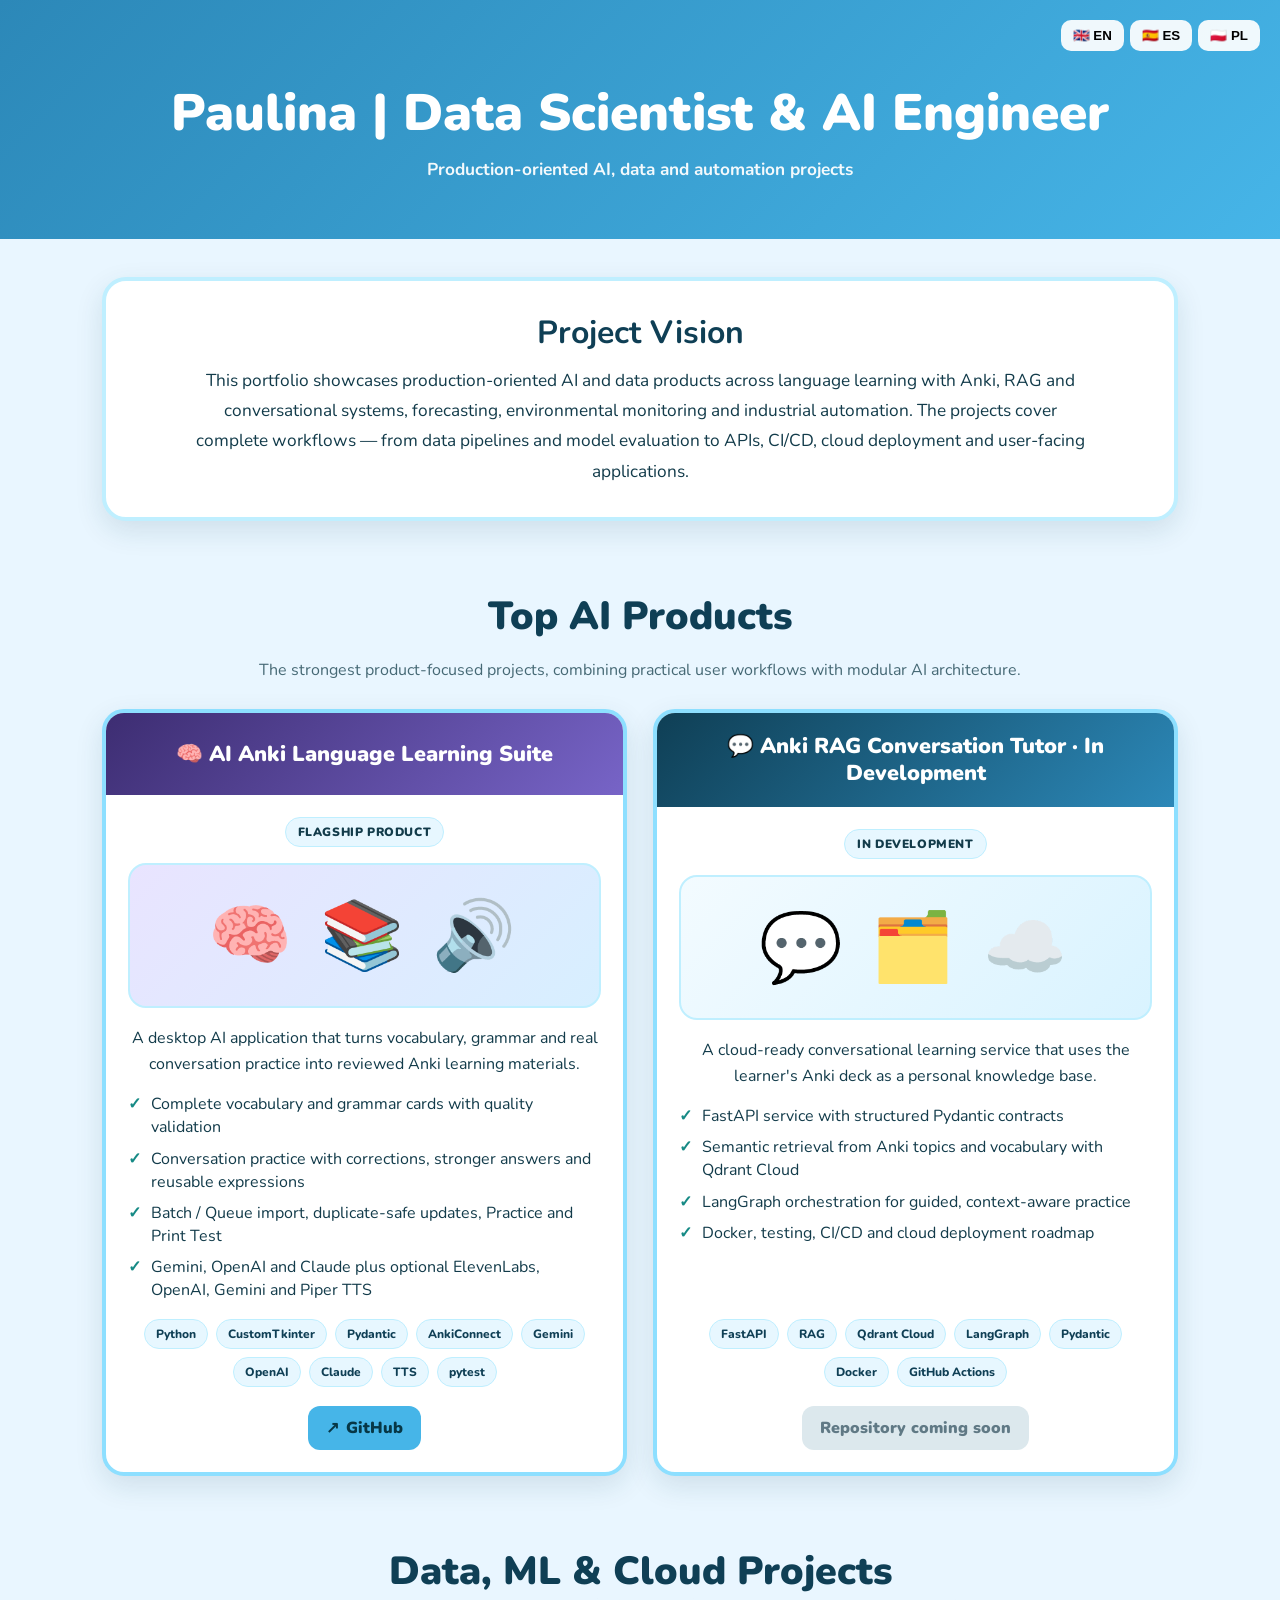
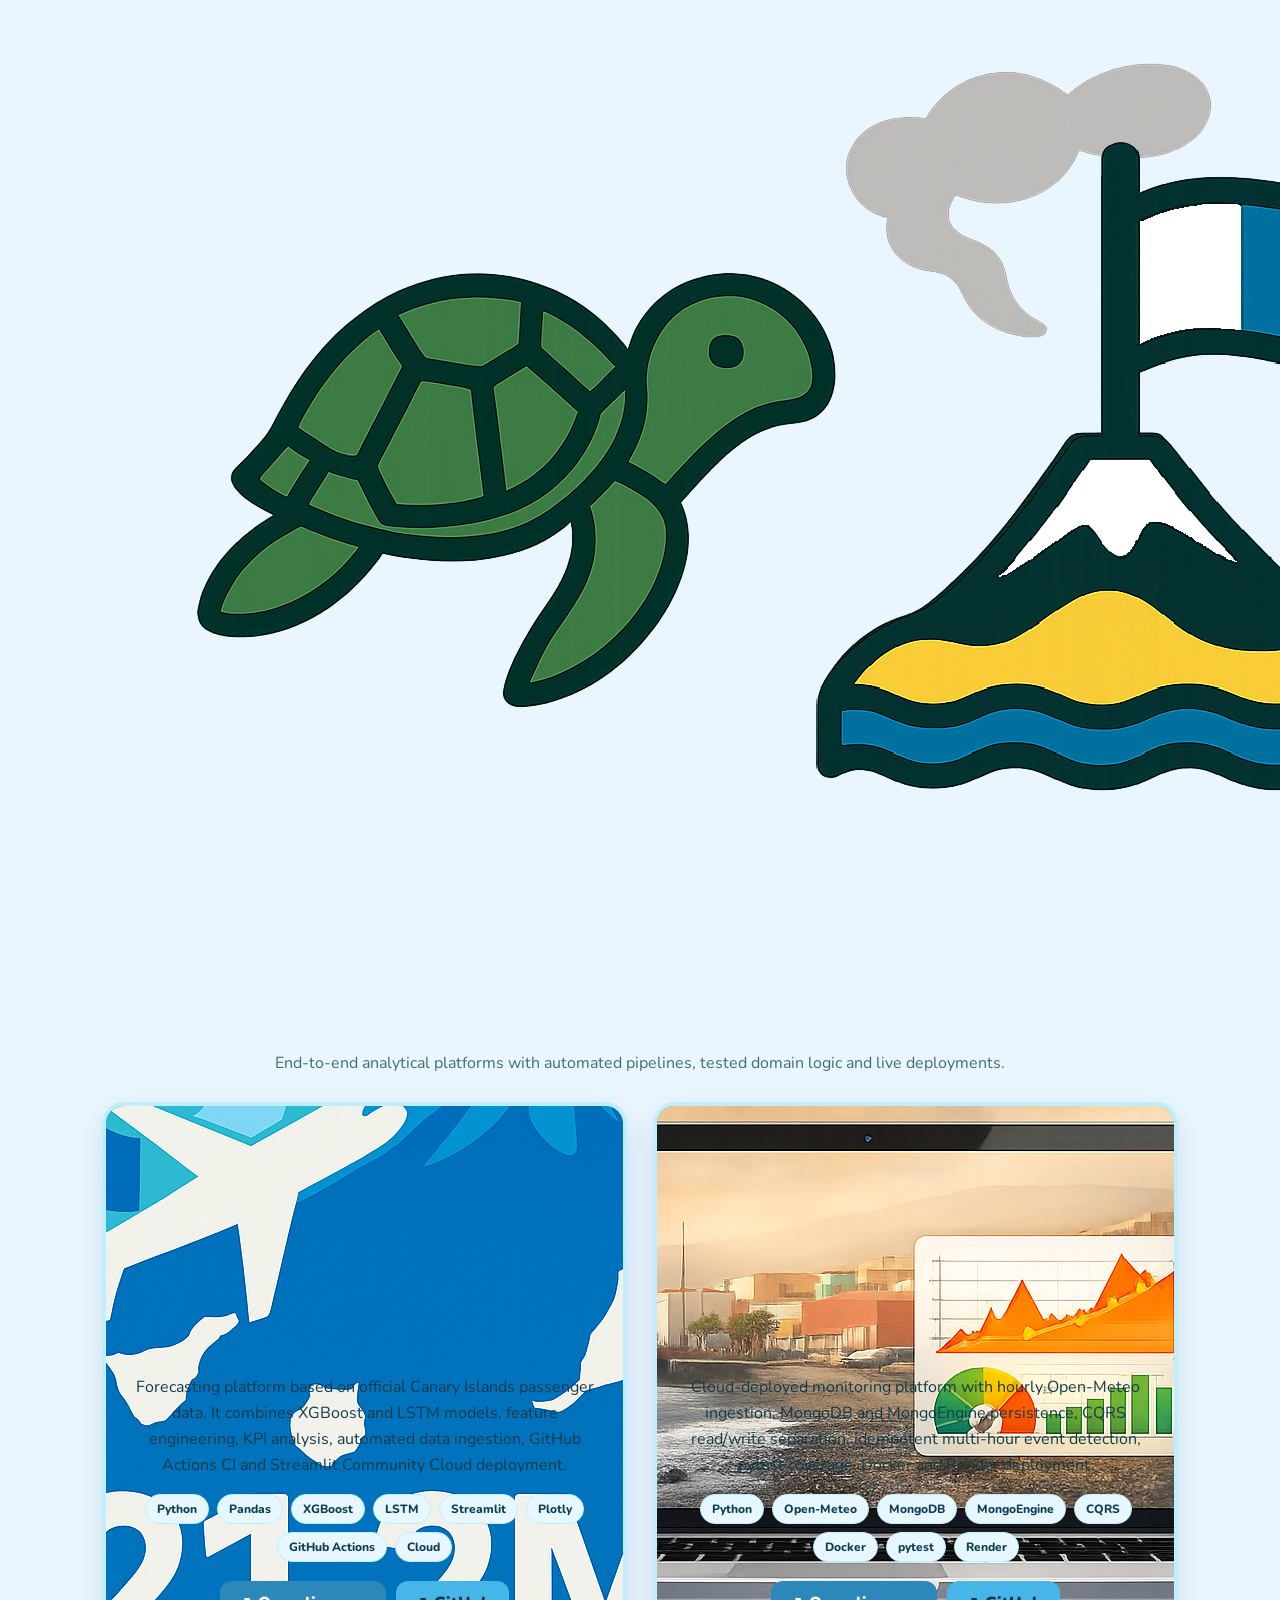
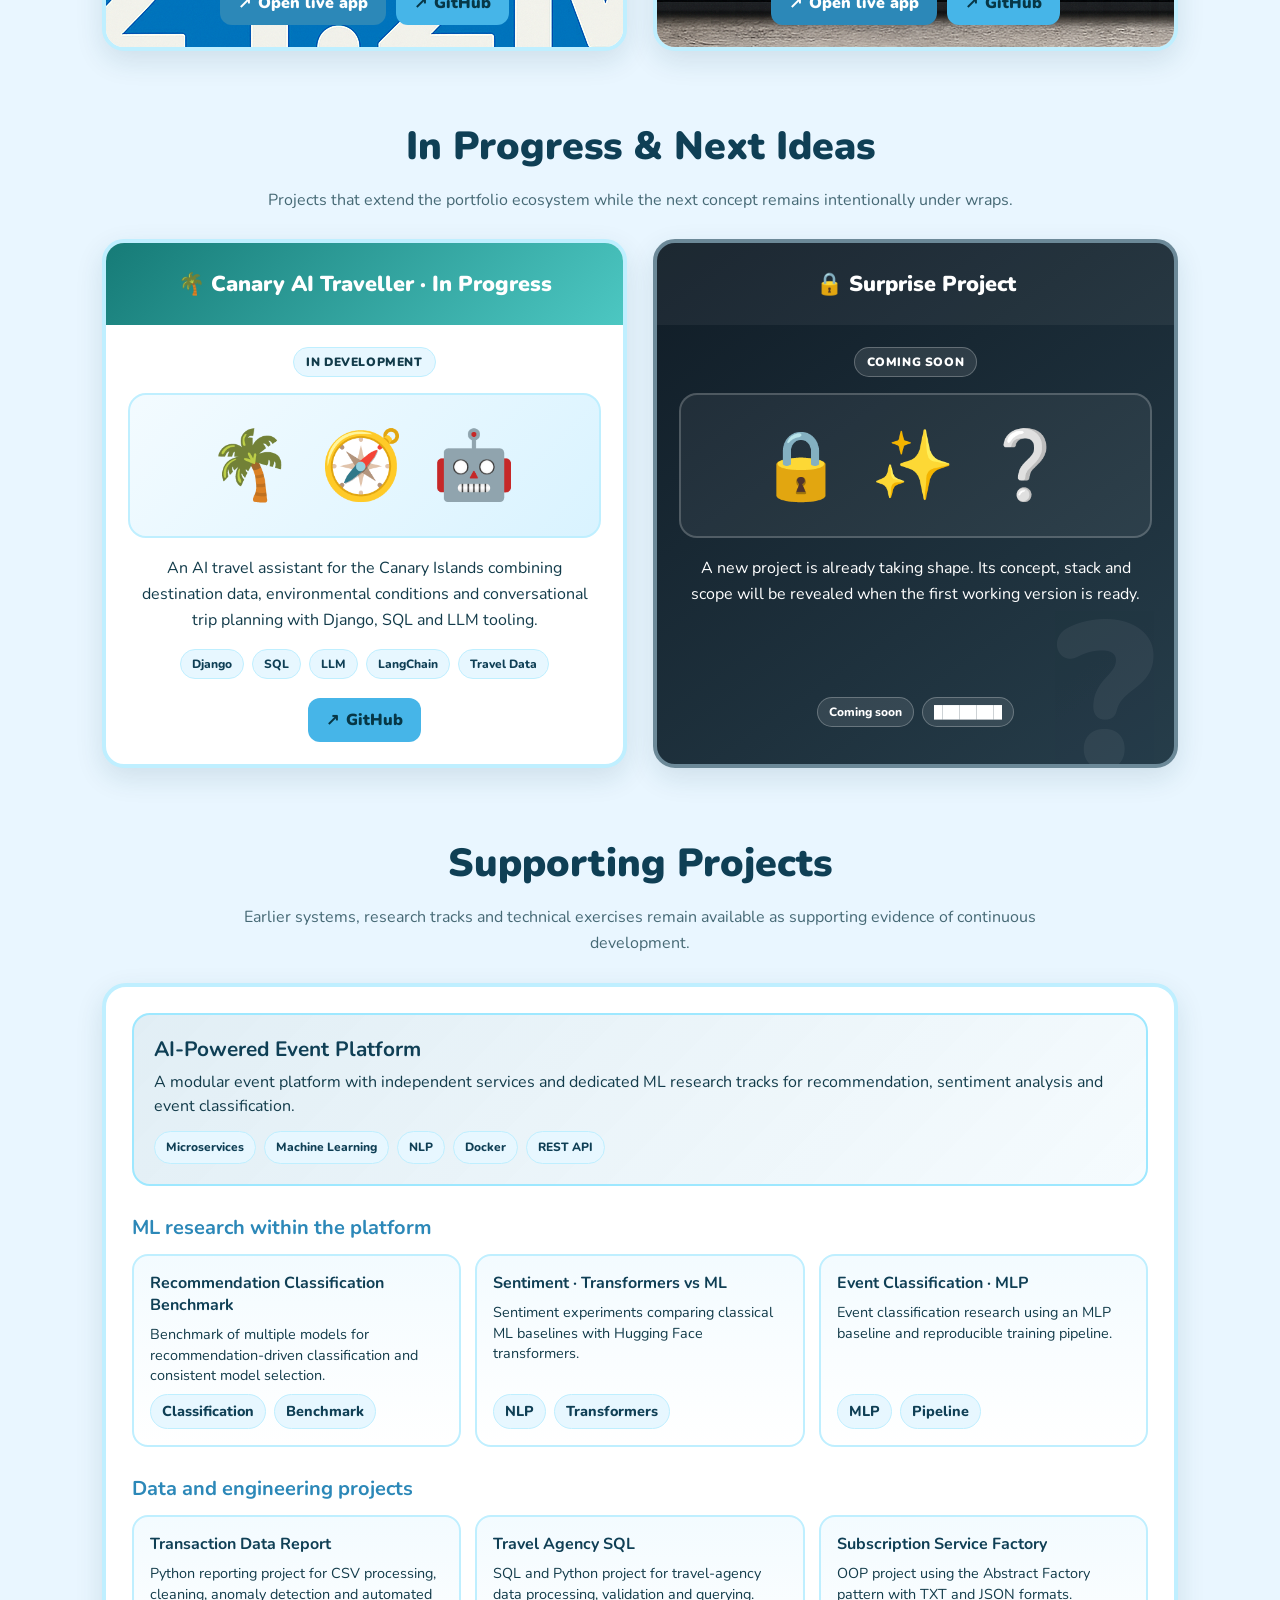
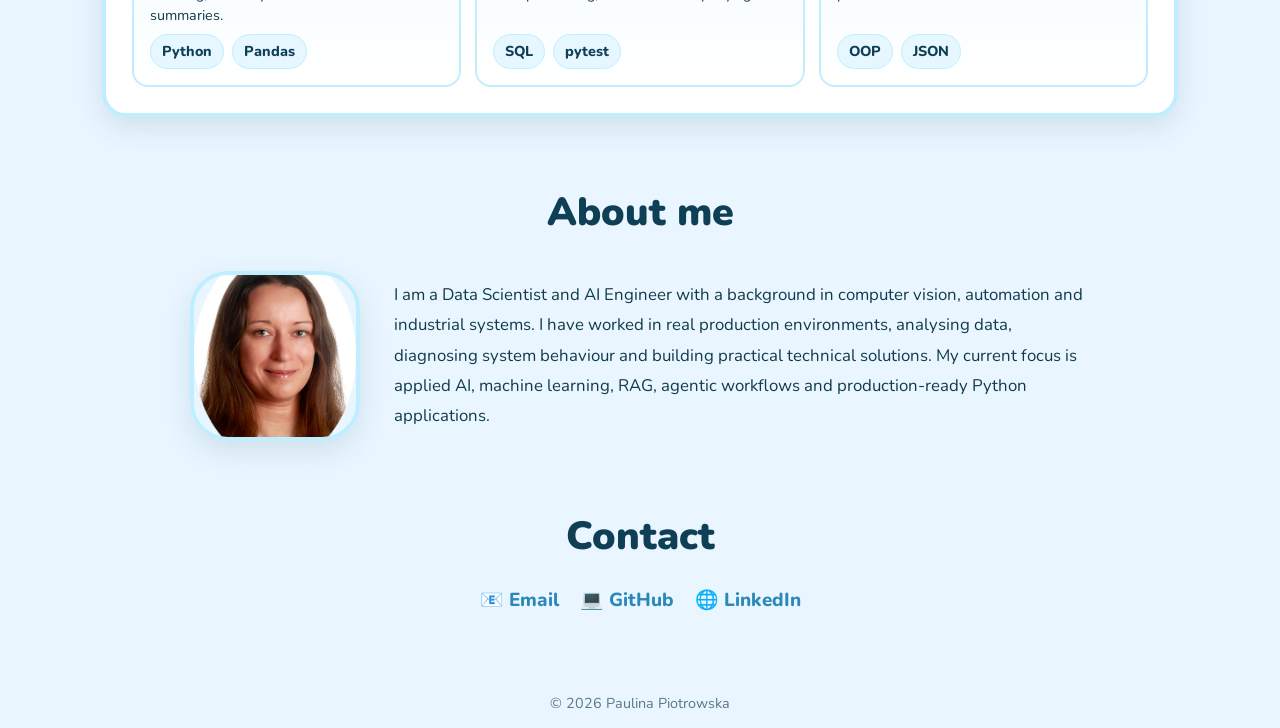
==== commit 284c5c8c: "Restore legacy project artwork" ====
--- a/index.html
+++ b/index.html
@@ -81,13 +81,13 @@
   </section>
 
   <section class="section">
-    <h2 class="section-title" data-i18n="data_title"></h2>
+    <h2 class="section-title section-title-with-icon"><span data-i18n="data_title"></span><img class="section-icon" src="canary-turtle.png" alt="" aria-hidden="true"></h2>
     <p class="section-subtitle" data-i18n="data_subtitle"></p>
     <div class="grid">
       <article class="card">
         <div class="card-head"><h3 data-i18n="passengers_title"></h3></div>
         <div class="card-body">
-          <div class="project-visual" aria-hidden="true">✈️ 📈 🏝️</div>
+          <div class="project-visual with-art"><img class="project-art" src="dashboard_icon.png" alt="Passenger forecasting dashboard icon"><span class="emoji-strip" aria-hidden="true">✈️ 📈 🏝️</span></div>
           <p data-i18n="passengers_desc"></p>
           <div class="tags">
             <span class="tag">Python</span><span class="tag">Pandas</span><span class="tag">XGBoost</span>
@@ -104,7 +104,7 @@
       <article class="card">
         <div class="card-head mint"><h3 data-i18n="calima_title"></h3></div>
         <div class="card-body">
-          <div class="project-visual" aria-hidden="true">🌫️ 🗄️ 🐳</div>
+          <div class="project-visual with-art"><img class="project-art wide" src="calima_dashboard.png" alt="Calima dashboard illustration"><span class="emoji-strip" aria-hidden="true">🌫️ 🗄️ 🐳</span></div>
           <p data-i18n="calima_desc"></p>
           <div class="tags">
             <span class="tag">Python</span><span class="tag">Open-Meteo</span><span class="tag">MongoDB</span>
--- a/styles.css
+++ b/styles.css
@@ -123,8 +123,8 @@
 }
 .avatar{
   width:170px;height:170px;border-radius:38px;border:4px solid var(--border);box-shadow:var(--shadow);
-  background:linear-gradient(135deg,var(--blue-2),var(--mint));display:flex;align-items:center;
-  justify-content:center;color:white;font-size:3rem;font-weight:900
+  background-image:url("ppioo.bmp");background-size:cover;background-position:center;
+  background-repeat:no-repeat;display:block;overflow:hidden;color:transparent;font-size:0
 }
 .about p{line-height:1.8;font-size:1.05rem;margin:0}
 .contact{text-align:center;font-size:1.18rem;font-weight:800;margin-top:20px}
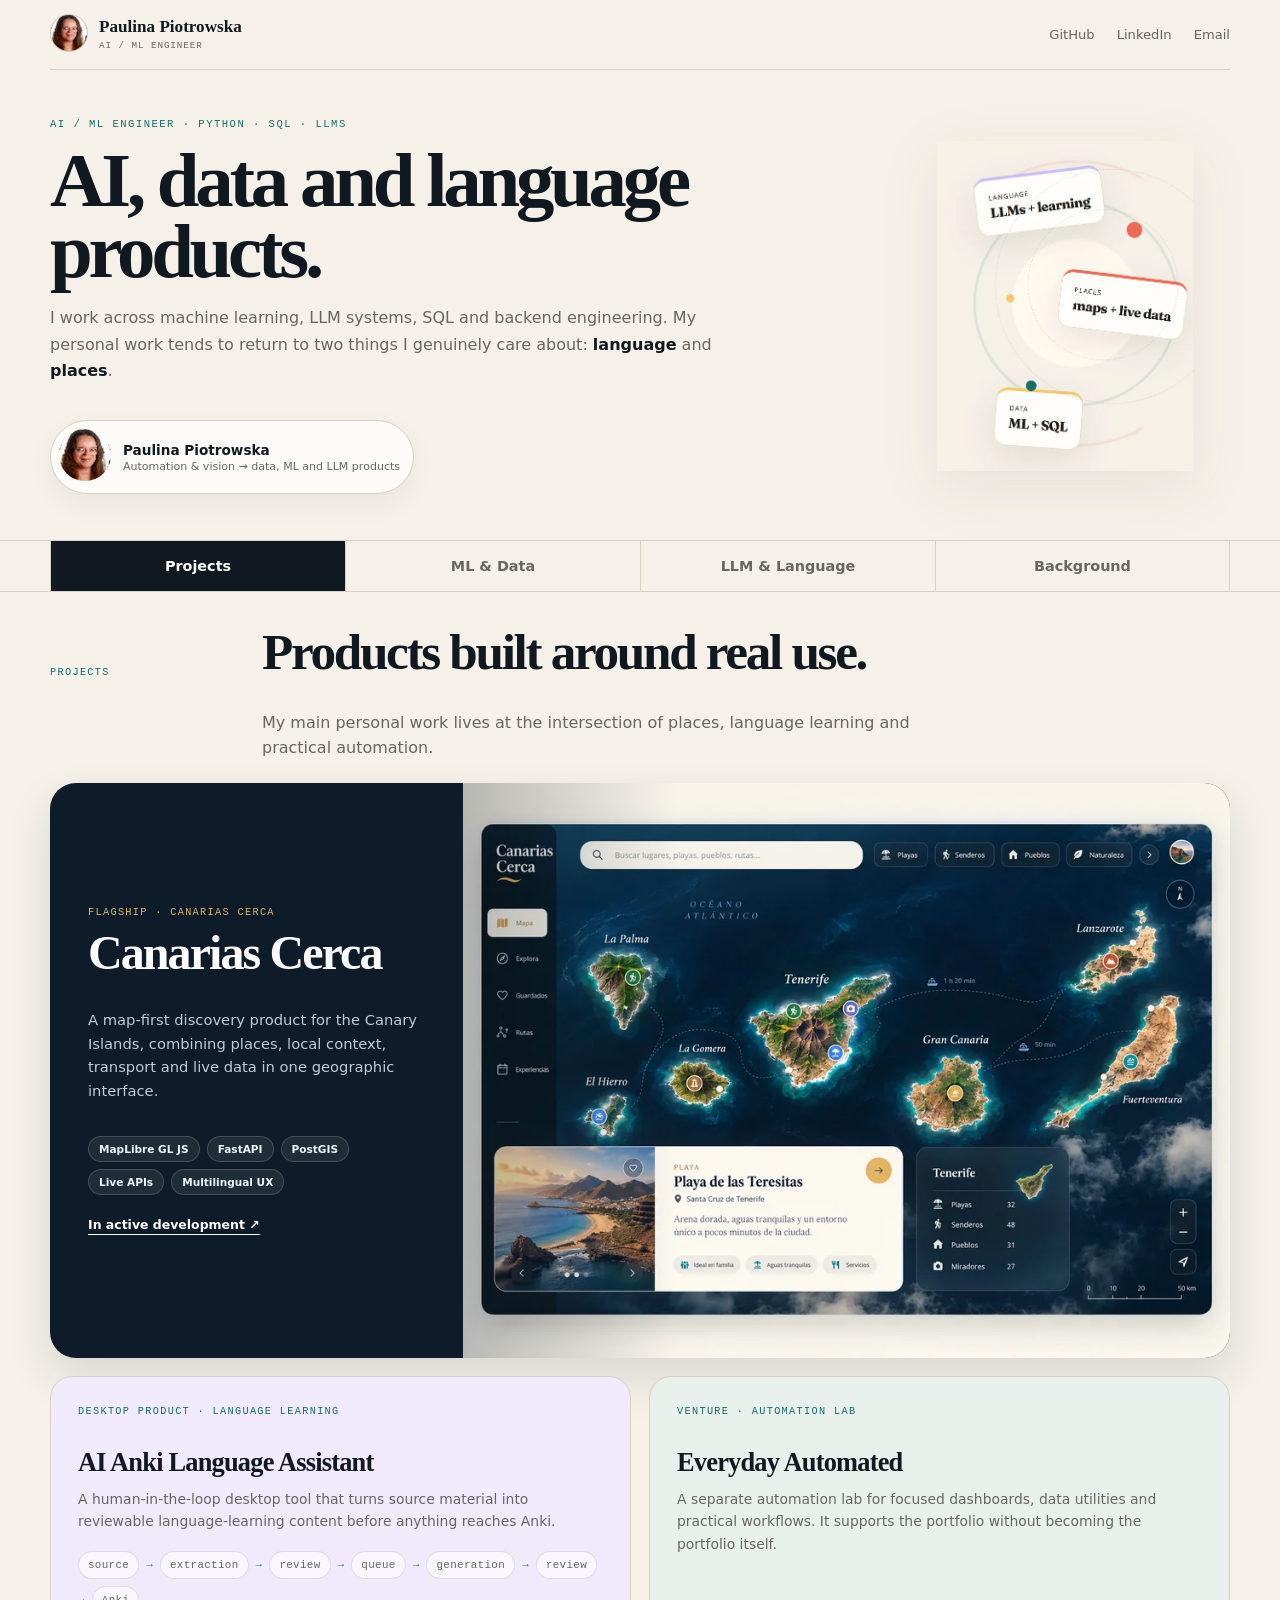
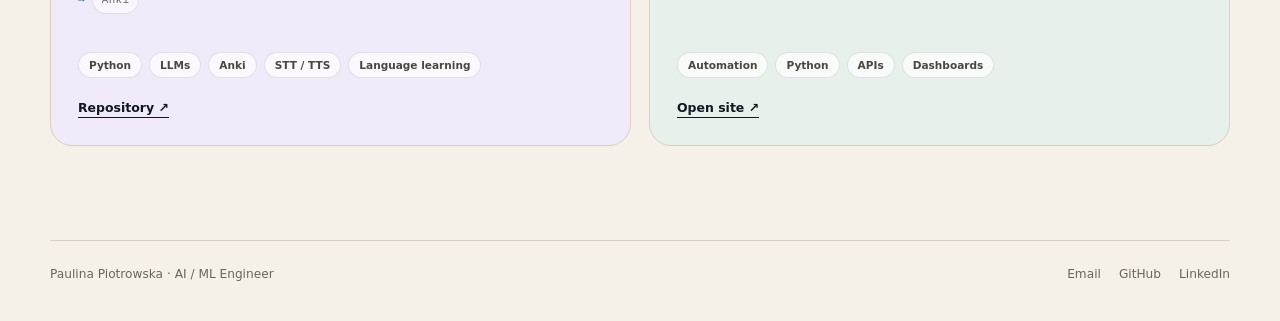
==== commit fdc031df: "Publish redesigned portfolio with LLM project links" ====
--- a/index.html
+++ b/index.html
@@ -1,220 +1,143 @@
 <!DOCTYPE html>
+
 <html lang="en">
 <head>
-<meta charset="UTF-8" />
-<meta name="viewport" content="width=device-width, initial-scale=1.0" />
-<meta name="description" content="Paulina Piotrowska — Data Scientist and AI Engineer portfolio." />
-<title>Paulina | Data Scientist & AI Engineer · Portfolio</title>
-<link rel="preconnect" href="https://fonts.googleapis.com">
-<link rel="preconnect" href="https://fonts.gstatic.com" crossorigin>
-<link href="https://fonts.googleapis.com/css2?family=Nunito:wght@400;600;700;800;900&display=swap" rel="stylesheet">
-<link rel="stylesheet" href="styles.css">
-<script src="app.js" defer></script>
+<meta charset="utf-8"/>
+<meta content="width=device-width,initial-scale=1" name="viewport"/>
+<title>Paulina Piotrowska — AI / ML Engineer</title>
+<meta content="Paulina Piotrowska — AI/ML, data, language and travel products." name="description"/>
+<style>
+:root{--bg:#f5f1e8;--surface:#fffdf8;--ink:#101820;--muted:#68665f;--line:#d8d0c3;--gold:#e2b24d;--teal:#176d6b;--lav:#ddd4fa;--coral:#ef6a50;--dark:#0d1d29;--serif:Georgia,'Times New Roman',serif;--sans:Inter,ui-sans-serif,system-ui,-apple-system,'Segoe UI',sans-serif;--mono:'SFMono-Regular',Consolas,monospace}
+*{box-sizing:border-box} html{scroll-behavior:smooth} body{margin:0;background:var(--bg);color:var(--ink);font-family:var(--sans)} a{color:inherit} button{font:inherit} .shell{width:min(1180px,calc(100% - 40px));margin:auto}
+.topbar{height:70px;border-bottom:1px solid var(--line);display:flex;align-items:center;justify-content:space-between} .brand{display:flex;align-items:center;gap:11px;text-decoration:none} .brand-photo{width:38px;height:38px;border-radius:50%;object-fit:cover;border:1px solid rgba(16,24,32,.12);background:#e8e1d7} .brand-name{font-family:var(--serif);font-size:1.07rem;font-weight:700;line-height:1} .brand-role{font-family:var(--mono);font-size:.58rem;letter-spacing:.1em;color:var(--muted);margin-top:4px} .toplinks{display:flex;gap:22px;align-items:center} .toplinks a{font-size:.82rem;color:var(--muted);text-decoration:none} .toplinks a:hover{color:var(--ink)}
+.hero{display:grid;grid-template-columns:minmax(0,1.15fr) 360px;gap:54px;align-items:center;padding:62px 0 58px} .eyebrow{font-family:var(--mono);font-size:.66rem;letter-spacing:.14em;text-transform:uppercase;color:var(--teal)} .hero h1{font-family:var(--serif);font-size:clamp(3.2rem,6vw,5.75rem);line-height:.92;letter-spacing:-.055em;margin:16px 0 18px;max-width:740px} .hero-copy>p{max-width:670px;color:var(--muted);line-height:1.65;font-size:1rem} .hero-copy strong{color:var(--ink)} .profile-chip{display:inline-flex;align-items:center;gap:12px;margin-top:20px;padding:8px 13px 8px 8px;background:rgba(255,255,255,.7);border:1px solid var(--line);border-radius:999px;box-shadow:0 10px 28px rgba(30,25,20,.05)} .profile-chip img{width:52px;height:52px;border-radius:50%;object-fit:cover;background:#e9e1d6} .profile-chip b{display:block;font-size:.85rem} .profile-chip span{display:block;font-size:.69rem;color:var(--muted);margin-top:2px} .orbit-wrap{height:330px;display:flex;justify-content:center;align-items:center} .orbit-wrap img{max-width:100%;height:100%;object-fit:contain;filter:drop-shadow(0 16px 30px rgba(43,36,28,.07))}
+.tabs-wrap{position:sticky;top:0;z-index:40;background:rgba(245,241,232,.93);backdrop-filter:blur(12px);border-top:1px solid var(--line);border-bottom:1px solid var(--line)} .tabs{display:grid;grid-template-columns:repeat(4,1fr);gap:0} .tab{border:0;border-left:1px solid var(--line);background:transparent;color:var(--muted);padding:17px 20px;cursor:pointer;font-weight:700;font-size:.9rem} .tab:last-child{border-right:1px solid var(--line)} .tab:hover{color:var(--ink)} .tab.active{background:var(--ink);color:#fff} .panel{display:none;padding:34px 0 94px} .panel.active{display:block;animation:fade .18s ease} @keyframes fade{from{opacity:.35;transform:translateY(4px)}to{opacity:1;transform:none}}
+.panel-head{display:grid;grid-template-columns:180px 1fr;gap:32px;align-items:end;margin-bottom:22px} .panel-head h2{font-family:var(--serif);font-size:clamp(2.2rem,4vw,3.7rem);line-height:1;letter-spacing:-.045em;margin:0} .panel-head p{grid-column:2;color:var(--muted);line-height:1.6;max-width:720px;margin:0} .section-label{font-family:var(--mono);font-size:.64rem;letter-spacing:.13em;color:var(--teal);text-transform:uppercase}
+.feature{display:grid;grid-template-columns:.7fr 1.3fr;min-height:505px;background:#0d1c28;border-radius:26px;overflow:hidden;color:white;box-shadow:0 20px 46px rgba(20,31,39,.12)} .feature-copy{padding:42px 38px;display:flex;flex-direction:column;justify-content:center} .feature-copy .section-label{color:#d9b761} .feature h3{font-family:var(--serif);font-size:3rem;line-height:.98;margin:11px 0 17px;letter-spacing:-.04em} .feature p{color:#c0ccd3;line-height:1.63;font-size:.92rem} .feature-image{min-height:505px;position:relative;overflow:hidden} .feature-image img{width:100%;height:100%;object-fit:cover;object-position:center top;display:block} .feature-image:after{content:'';position:absolute;inset:0;background:linear-gradient(90deg,rgba(13,28,40,.28),transparent 28%)} .tags{display:flex;flex-wrap:wrap;gap:7px;margin-top:18px} .tag{display:inline-flex;align-items:center;border:1px solid rgba(16,24,32,.11);background:rgba(255,255,255,.7);border-radius:999px;padding:6px 10px;font-size:.66rem;font-weight:700;color:#494740} .feature .tag{background:rgba(255,255,255,.08);border-color:rgba(255,255,255,.16);color:#eef4f6} .cta{display:inline-flex;align-items:center;gap:8px;margin-top:22px;font-size:.78rem;font-weight:800;text-decoration:none;border-bottom:1px solid currentColor;padding-bottom:2px;align-self:flex-start}
+.product-grid{display:grid;grid-template-columns:repeat(2,1fr);gap:18px;margin-top:18px} .product-card{background:var(--surface);border:1px solid var(--line);border-radius:22px;padding:27px;min-height:250px;display:flex;flex-direction:column} .product-card.lav{background:#f0eafb} .product-card.green{background:#e8f0ec} .product-icon{width:52px;height:52px;border-radius:16px;display:grid;place-items:center;background:rgba(255,255,255,.8);border:1px solid rgba(16,24,32,.08);font-size:1.45rem} .product-card h3{font-family:var(--serif);font-size:1.65rem;margin:18px 0 10px;letter-spacing:-.03em} .product-card p{color:var(--muted);font-size:.87rem;line-height:1.6;margin:0} .product-card .tags{margin-top:auto;padding-top:18px}
+.foundations{display:grid;grid-template-columns:repeat(4,1fr);gap:12px;margin:18px 0 30px} .foundation{border:1px solid var(--line);border-radius:18px;padding:20px;background:var(--surface)} .foundation:nth-child(1){background:#f3eaf8} .foundation:nth-child(2){background:#e4eeea} .foundation:nth-child(3){background:#f4e5df} .foundation:nth-child(4){background:#f3ecd9} .foundation h3{font-family:var(--serif);font-size:1.18rem;margin:0 0 10px} .foundation p{font-size:.8rem;color:var(--muted);line-height:1.55;margin:0} .formula{font-family:var(--mono);font-size:.68rem;color:#4f4c47;margin-top:12px}
+.data-grid{display:grid;grid-template-columns:1fr 1fr;gap:18px} .data-card{background:var(--surface);border:1px solid var(--line);border-radius:24px;overflow:hidden;display:flex;flex-direction:column} .data-visual{height:330px;overflow:hidden;background:#09243a} .data-visual img{width:100%;height:100%;display:block;object-fit:cover} .data-copy{padding:26px} .data-copy h3{font-family:var(--serif);font-size:1.78rem;line-height:1.05;letter-spacing:-.035em;margin:7px 0 12px} .data-copy p{color:var(--muted);line-height:1.58;font-size:.86rem;margin:0} .data-copy .tags{margin-top:17px}
+.llm-grid{display:grid;grid-template-columns:repeat(3,1fr);gap:16px} .llm-card{border:1px solid var(--line);border-radius:22px;padding:26px;background:var(--surface);min-height:335px;display:flex;flex-direction:column} .llm-card:nth-child(1){background:#efe9fa} .llm-card:nth-child(2){background:#e4efeb} .llm-card:nth-child(3){background:#f5e7e0} .llm-card h3{font-family:var(--serif);font-size:1.55rem;line-height:1.08;letter-spacing:-.03em;margin:16px 0 10px} .llm-card p{font-size:.84rem;color:var(--muted);line-height:1.6} .llm-card ul{padding-left:18px;color:#4d4a45;font-size:.79rem;line-height:1.58;margin:13px 0 0} .llm-card .tags{margin-top:auto;padding-top:14px} .work-strip{margin-top:18px;border:1px solid var(--line);border-radius:20px;background:#171c20;color:white;padding:25px;display:grid;grid-template-columns:180px repeat(3,1fr);gap:20px} .work-strip h3{font-family:var(--serif);font-size:1.45rem;margin:6px 0 0} .work-strip div:not(:first-child){border-left:1px solid #343a3f;padding-left:18px} .work-strip b{display:block;font-size:.82rem;margin-bottom:7px} .work-strip span{color:#abb2b6;font-size:.75rem;line-height:1.5;display:block}
+.bg-grid{display:grid;grid-template-columns:1.2fr .8fr;gap:20px} .timeline{border-top:1px solid var(--line)} .job{display:grid;grid-template-columns:128px 1fr;gap:24px;padding:24px 0;border-bottom:1px solid var(--line)} .job-date{font-family:var(--mono);font-size:.63rem;color:var(--muted);padding-top:3px} .job h3{font-family:var(--serif);font-size:1.3rem;margin:0 0 5px} .job .place{font-size:.75rem;font-weight:700;color:var(--teal);margin:0 0 10px} .job p,.job li{color:var(--muted);font-size:.82rem;line-height:1.55} .job ul{margin:10px 0 0;padding-left:18px} .edu-card{border:1px solid var(--line);border-radius:22px;padding:25px;background:var(--surface);margin-bottom:16px} .edu-card.thesis{background:#eee8f8} .edu-card h3{font-family:var(--serif);font-size:1.45rem;margin:8px 0 4px} .edu-card h4{font-family:var(--serif);font-size:1.22rem;line-height:1.18;margin:14px 0 8px} .edu-card p{color:var(--muted);font-size:.83rem;line-height:1.57} .stack{margin-top:18px;border:1px solid var(--line);border-radius:20px;overflow:hidden;background:var(--surface)} .stack-row{display:grid;grid-template-columns:120px 1fr;gap:14px;padding:13px 17px;border-bottom:1px solid var(--line);font-size:.75rem} .stack-row:last-child{border-bottom:0} .stack-row b{color:var(--ink)} .stack-row span{color:var(--muted);line-height:1.5}
+.footer{border-top:1px solid var(--line);padding:26px 0 38px;color:var(--muted);font-size:.76rem;display:flex;justify-content:space-between} .footer div{display:flex;gap:18px} .footer a{text-decoration:none}
+@media(max-width:900px){.hero{grid-template-columns:1fr;gap:24px}.orbit-wrap{height:280px;justify-content:flex-start}.orbit-wrap img{max-width:360px}.feature{grid-template-columns:1fr}.feature-image{min-height:400px}.product-grid,.data-grid{grid-template-columns:1fr}.foundations{grid-template-columns:1fr 1fr}.llm-grid{grid-template-columns:1fr}.work-strip{grid-template-columns:1fr}.work-strip div:not(:first-child){border-left:0;border-top:1px solid #343a3f;padding-left:0;padding-top:14px}.bg-grid{grid-template-columns:1fr}}
+@media(max-width:620px){.shell{width:min(100% - 24px,1180px)}.toplinks{display:none}.hero{padding:44px 0}.hero h1{font-size:3.2rem}.orbit-wrap{height:240px}.tabs{grid-template-columns:repeat(4,minmax(130px,1fr));overflow:auto}.tabs-wrap{overflow:hidden}.tab{white-space:nowrap;padding:14px 13px}.panel{padding-top:26px}.panel-head{grid-template-columns:1fr;gap:8px}.panel-head p{grid-column:auto}.feature-copy{padding:29px 24px}.feature h3{font-size:2.35rem}.feature-image{min-height:300px}.product-grid{grid-template-columns:1fr}.foundations{grid-template-columns:1fr}.data-visual{height:270px}.job{grid-template-columns:1fr;gap:7px}.footer{flex-direction:column;gap:13px}}
+
+
+/* v16 review refinements */
+.hero{padding-top:48px;padding-bottom:46px;grid-template-columns:minmax(0,1.18fr) 330px;gap:44px}
+.orbit-wrap img{max-height:330px;object-fit:contain}
+.profile-chip img,.brand-photo{object-position:center}
+.feature-image img,.data-visual img{width:100%;height:100%;object-fit:cover;display:block}
+.feature-image{min-height:340px}
+.data-visual{min-height:250px}
+.no-icon-card{padding-top:28px}
+.no-icon-card .section-label{margin-bottom:12px}
+.flowline{display:flex;flex-wrap:wrap;gap:7px;align-items:center;margin:18px 0 20px;font-family:var(--mono);font-size:.68rem;letter-spacing:.03em;color:var(--muted)}
+.flowline span{background:rgba(255,255,255,.58);border:1px solid rgba(16,24,32,.11);border-radius:999px;padding:7px 9px}.flowline i{font-style:normal;color:var(--teal)}
+.metric-row{display:flex;gap:8px;margin:16px 0 4px}.metric-row span{font-family:var(--mono);font-size:.62rem;border:1px solid var(--line);border-radius:999px;padding:6px 9px;background:rgba(255,255,255,.5)}
+.ml-foundation-wide{margin-top:22px;border:1px solid var(--line);border-radius:24px;background:var(--surface);padding:28px;display:grid;grid-template-columns:minmax(230px,.8fr) 1.6fr;gap:28px;align-items:center}.ml-foundation-wide h3{font-family:var(--serif);font-size:1.55rem;margin:.35rem 0}.ml-foundation-wide p{color:var(--muted);line-height:1.6;margin:0}.foundation-list{display:flex;flex-wrap:wrap;gap:10px}.foundation-list span{background:#efe8da;border-radius:999px;padding:10px 13px;font-size:.78rem}
+.product-led .llm-card{min-height:100%}.compact-strip{margin-top:22px}
+@media(max-width:800px){.hero{grid-template-columns:1fr;padding-top:34px}.orbit-wrap{max-width:330px;margin:0 auto}.ml-foundation-wide{grid-template-columns:1fr}.feature-image{min-height:240px}.data-visual{min-height:220px}}
+
+.llm-card .cta{margin-top:16px;align-self:flex-start}
+</style>
 </head>
 <body>
-<header>
-  <h1>Paulina | Data Scientist & AI Engineer</h1>
-  <p data-i18n="header_subtitle"></p>
-  <div class="lang-switch" aria-label="Language selector">
-    <button type="button" onclick="setLang('en')">🇬🇧 EN</button>
-    <button type="button" onclick="setLang('es')">🇪🇸 ES</button>
-    <button type="button" onclick="setLang('pl')">🇵🇱 PL</button>
-  </div>
+<header class="topbar shell">
+<a class="brand" href="#top">
+<picture><img alt="Paulina Piotrowska" class="brand-photo" loading="eager" src="[data-uri]"/></picture>
+<div><div class="brand-name">Paulina Piotrowska</div><div class="brand-role">AI / ML ENGINEER</div></div>
+</a>
+<nav class="toplinks"><a href="https://github.com/paulinap92" target="_blank">GitHub</a><a href="https://www.linkedin.com/in/paulina-piotrowska-859b17122/" target="_blank">LinkedIn</a><a href="mailto:paulina.piotrowska.p@gmail.com">Email</a></nav>
 </header>
-
-<main>
-  <section class="section vision">
-    <div class="vision-box">
-      <h2 data-i18n="vision_title"></h2>
-      <p data-i18n="vision_desc"></p>
-    </div>
-  </section>
-
-  <section class="section">
-    <h2 class="section-title" data-i18n="top_title"></h2>
-    <p class="section-subtitle" data-i18n="top_subtitle"></p>
-    <div class="grid">
-      <article class="card hero">
-        <div class="card-head violet"><h3 data-i18n="anki_title"></h3></div>
-        <div class="card-body">
-          <span class="status" data-i18n="flagship"></span>
-          <div class="project-visual dark" aria-hidden="true">🧠 📚 🔊</div>
-          <p data-i18n="anki_desc"></p>
-          <ul class="feature-list">
-            <li data-i18n="anki_f1"></li>
-            <li data-i18n="anki_f2"></li>
-            <li data-i18n="anki_f3"></li>
-            <li data-i18n="anki_f4"></li>
-          </ul>
-          <div class="tags">
-            <span class="tag">Python</span><span class="tag">CustomTkinter</span><span class="tag">Pydantic</span>
-            <span class="tag">AnkiConnect</span><span class="tag">Gemini</span><span class="tag">OpenAI</span>
-            <span class="tag">Claude</span><span class="tag">TTS</span><span class="tag">pytest</span>
-          </div>
-          <div class="actions">
-            <a class="btn secondary" href="https://github.com/paulinap92/ai-anki-language-assistant" target="_blank" rel="noopener noreferrer">↗ <span data-i18n="github"></span></a>
-          </div>
-        </div>
-      </article>
-
-      <article class="card hero">
-        <div class="card-head"><h3 data-i18n="rag_title"></h3></div>
-        <div class="card-body">
-          <span class="status" data-i18n="in_development"></span>
-          <div class="project-visual" aria-hidden="true">💬 🗂️ ☁️</div>
-          <p data-i18n="rag_desc"></p>
-          <ul class="feature-list">
-            <li data-i18n="rag_f1"></li>
-            <li data-i18n="rag_f2"></li>
-            <li data-i18n="rag_f3"></li>
-            <li data-i18n="rag_f4"></li>
-          </ul>
-          <div class="tags">
-            <span class="tag">FastAPI</span><span class="tag">RAG</span><span class="tag">Qdrant Cloud</span>
-            <span class="tag">LangGraph</span><span class="tag">Pydantic</span><span class="tag">Docker</span>
-            <span class="tag">GitHub Actions</span>
-          </div>
-          <div class="actions"><span class="btn disabled" data-i18n="repo_soon"></span></div>
-        </div>
-      </article>
-    </div>
-  </section>
-
-  <section class="section">
-    <h2 class="section-title section-title-with-icon"><span data-i18n="data_title"></span><img class="section-icon" src="canary-turtle.png" alt="" aria-hidden="true"></h2>
-    <p class="section-subtitle" data-i18n="data_subtitle"></p>
-    <div class="grid">
-      <article class="card">
-        <div class="card-head"><h3 data-i18n="passengers_title"></h3></div>
-        <div class="card-body">
-          <div class="project-visual with-art"><img class="project-art" src="dashboard_icon.png" alt="Passenger forecasting dashboard icon"><span class="emoji-strip" aria-hidden="true">✈️ 📈 🏝️</span></div>
-          <p data-i18n="passengers_desc"></p>
-          <div class="tags">
-            <span class="tag">Python</span><span class="tag">Pandas</span><span class="tag">XGBoost</span>
-            <span class="tag">LSTM</span><span class="tag">Streamlit</span><span class="tag">Plotly</span>
-            <span class="tag">GitHub Actions</span><span class="tag">Cloud</span>
-          </div>
-          <div class="actions">
-            <a class="btn" href="https://canary-islands-air-passenger-forecasting-vzjqeewcif6zozww6edre.streamlit.app/" target="_blank" rel="noopener noreferrer">↗ <span data-i18n="live"></span></a>
-            <a class="btn secondary" href="https://github.com/paulinap92/canary-islands-air-passenger-forecasting" target="_blank" rel="noopener noreferrer">↗ <span data-i18n="github"></span></a>
-          </div>
-        </div>
-      </article>
-
-      <article class="card">
-        <div class="card-head mint"><h3 data-i18n="calima_title"></h3></div>
-        <div class="card-body">
-          <div class="project-visual with-art"><img class="project-art wide" src="calima_dashboard.png" alt="Calima dashboard illustration"><span class="emoji-strip" aria-hidden="true">🌫️ 🗄️ 🐳</span></div>
-          <p data-i18n="calima_desc"></p>
-          <div class="tags">
-            <span class="tag">Python</span><span class="tag">Open-Meteo</span><span class="tag">MongoDB</span>
-            <span class="tag">MongoEngine</span><span class="tag">CQRS</span><span class="tag">Docker</span>
-            <span class="tag">pytest</span><span class="tag">Render</span>
-          </div>
-          <div class="actions">
-            <a class="btn" href="https://calima-detection-dashboard.onrender.com/" target="_blank" rel="noopener noreferrer">↗ <span data-i18n="live"></span></a>
-            <a class="btn secondary" href="https://github.com/paulinap92/calima-detection-dashboard" target="_blank" rel="noopener noreferrer">↗ <span data-i18n="github"></span></a>
-          </div>
-        </div>
-      </article>
-    </div>
-  </section>
-
-  <section class="section">
-    <h2 class="section-title" data-i18n="next_title"></h2>
-    <p class="section-subtitle" data-i18n="next_subtitle"></p>
-    <div class="grid">
-      <article class="card">
-        <div class="card-head mint"><h3 data-i18n="traveller_title"></h3></div>
-        <div class="card-body">
-          <span class="status" data-i18n="in_development"></span>
-          <div class="project-visual" aria-hidden="true">🌴 🧭 🤖</div>
-          <p data-i18n="traveller_desc"></p>
-          <div class="tags">
-            <span class="tag">Django</span><span class="tag">SQL</span><span class="tag">LLM</span>
-            <span class="tag">LangChain</span><span class="tag">Travel Data</span>
-          </div>
-          <div class="actions">
-            <a class="btn secondary" href="https://github.com/paulinap92/canary-ai-travel-planner" target="_blank" rel="noopener noreferrer">↗ <span data-i18n="github"></span></a>
-          </div>
-        </div>
-      </article>
-
-      <article class="card surprise">
-        <div class="card-head"><h3 data-i18n="surprise_title"></h3></div>
-        <div class="card-body">
-          <span class="status" data-i18n="coming_soon"></span>
-          <div class="project-visual" aria-hidden="true">🔒 ✨ ❔</div>
-          <p data-i18n="surprise_desc"></p>
-          <div class="tags"><span class="tag" data-i18n="coming_soon"></span><span class="tag">████████</span></div>
-        </div>
-      </article>
-    </div>
-  </section>
-
-  <section class="section">
-    <h2 class="section-title" data-i18n="support_title"></h2>
-    <p class="section-subtitle" data-i18n="support_desc"></p>
-    <div class="support-box">
-      <a class="support-feature" href="https://github.com/paulinap92/event-platform-ml-microservices" target="_blank" rel="noopener noreferrer">
-        <strong>AI-Powered Event Platform</strong>
-        <span data-i18n="event_desc"></span>
-        <div class="tags" style="justify-content:flex-start;margin-top:12px;margin-bottom:0">
-          <span class="tag">Microservices</span><span class="tag">Machine Learning</span><span class="tag">NLP</span><span class="tag">Docker</span><span class="tag">REST API</span>
-        </div>
-      </a>
-
-      <h3 class="mini-title" data-i18n="research_title"></h3>
-      <div class="mini-grid">
-        <a class="mini-card" href="https://github.com/paulinap92/recommendation-model-research" target="_blank" rel="noopener noreferrer">
-          <strong>Recommendation Classification Benchmark</strong><span data-i18n="rec_desc"></span>
-          <div class="tags"><span class="tag">Classification</span><span class="tag">Benchmark</span></div>
-        </a>
-        <a class="mini-card" href="https://github.com/paulinap92/sentiment-analysis-research" target="_blank" rel="noopener noreferrer">
-          <strong>Sentiment · Transformers vs ML</strong><span data-i18n="sent_desc"></span>
-          <div class="tags"><span class="tag">NLP</span><span class="tag">Transformers</span></div>
-        </a>
-        <a class="mini-card" href="https://github.com/paulinap92/event-classification-research" target="_blank" rel="noopener noreferrer">
-          <strong>Event Classification · MLP</strong><span data-i18n="evt_desc"></span>
-          <div class="tags"><span class="tag">MLP</span><span class="tag">Pipeline</span></div>
-        </a>
-      </div>
-
-      <h3 class="mini-title" data-i18n="data_projects_title"></h3>
-      <div class="mini-grid">
-        <a class="mini-card" href="https://github.com/paulinap92/transaction-data-report" target="_blank" rel="noopener noreferrer">
-          <strong>Transaction Data Report</strong><span data-i18n="transaction_desc"></span>
-          <div class="tags"><span class="tag">Python</span><span class="tag">Pandas</span></div>
-        </a>
-        <a class="mini-card" href="https://github.com/paulinap92/travel-agency-sql" target="_blank" rel="noopener noreferrer">
-          <strong>Travel Agency SQL</strong><span data-i18n="travel_desc"></span>
-          <div class="tags"><span class="tag">SQL</span><span class="tag">pytest</span></div>
-        </a>
-        <a class="mini-card" href="https://github.com/paulinap92/subscription-service-factory" target="_blank" rel="noopener noreferrer">
-          <strong>Subscription Service Factory</strong><span data-i18n="subscription_desc"></span>
-          <div class="tags"><span class="tag">OOP</span><span class="tag">JSON</span></div>
-        </a>
-      </div>
-    </div>
-  </section>
-
-  <section class="section">
-    <h2 class="section-title" data-i18n="about_title"></h2>
-    <div class="about">
-      <div class="avatar" aria-label="Paulina Piotrowska">PP</div>
-      <p data-i18n="about_desc"></p>
-    </div>
-  </section>
-
-  <section class="section">
-    <h2 class="section-title" data-i18n="contact_title"></h2>
-    <div class="contact">
-      <a href="mailto:paulina.piotrowska.p@gmail.com">📧 Email</a>
-      <a href="https://github.com/paulinap92" target="_blank" rel="noopener noreferrer">💻 GitHub</a>
-      <a href="https://www.linkedin.com/in/paulina-piotrowska-859b17122/" target="_blank" rel="noopener noreferrer">🌐 LinkedIn</a>
-    </div>
-  </section>
+<main id="top">
+<section class="hero shell">
+<div class="hero-copy">
+<div class="eyebrow">AI / ML ENGINEER · PYTHON · SQL · LLMs</div>
+<h1>AI, data and language products.</h1>
+<p>I work across machine learning, LLM systems, SQL and backend engineering. My personal work tends to return to two things I genuinely care about: <strong>language</strong> and <strong>places</strong>.</p>
+<div class="profile-chip"><picture><img alt="Paulina Piotrowska" loading="eager" src="[data-uri]"/></picture><div><b>Paulina Piotrowska</b><span>Automation &amp; vision → data, ML and LLM products</span></div></div>
+</div>
+<div class="orbit-wrap"><img alt="Language, places and data: LLMs + learning, maps + live data, ML + SQL" src="[data-uri]"/></div>
+</section>
+<div class="tabs-wrap"><div class="tabs shell" role="tablist">
+<button aria-selected="true" class="tab active" data-tab="projects" role="tab">Projects</button>
+<button aria-selected="false" class="tab" data-tab="ml" role="tab">ML &amp; Data</button>
+<button aria-selected="false" class="tab" data-tab="llm" role="tab">LLM &amp; Language</button>
+<button aria-selected="false" class="tab" data-tab="background" role="tab">Background</button>
+</div></div>
+<section class="panel active shell" data-panel="projects">
+<div class="panel-head"><div class="section-label">PROJECTS</div><h2>Products built around real use.</h2><p>My main personal work lives at the intersection of places, language learning and practical automation.</p></div>
+<article class="feature">
+<div class="feature-copy">
+<div class="section-label">FLAGSHIP · CANARIAS CERCA</div>
+<h3>Canarias Cerca</h3>
+<p>A map-first discovery product for the Canary Islands, combining places, local context, transport and live data in one geographic interface.</p>
+<div class="tags"><span class="tag">MapLibre GL JS</span><span class="tag">FastAPI</span><span class="tag">PostGIS</span><span class="tag">Live APIs</span><span class="tag">Multilingual UX</span></div>
+<span class="cta">In active development ↗</span>
+</div>
+<div class="feature-image"><img alt="Canarias Cerca map-first interface" src="[data-uri]"/></div>
+</article>
+<div class="product-grid">
+<article class="product-card lav no-icon-card">
+<div class="section-label">DESKTOP PRODUCT · LANGUAGE LEARNING</div>
+<h3>AI Anki Language Assistant</h3>
+<p>A human-in-the-loop desktop tool that turns source material into reviewable language-learning content before anything reaches Anki.</p>
+<div class="flowline"><span>source</span><i>→</i><span>extraction</span><i>→</i><span>review</span><i>→</i><span>queue</span><i>→</i><span>generation</span><i>→</i><span>review</span><i>→</i><span>Anki</span></div>
+<div class="tags"><span class="tag">Python</span><span class="tag">LLMs</span><span class="tag">Anki</span><span class="tag">STT / TTS</span><span class="tag">Language learning</span></div>
+<a class="cta" href="https://github.com/paulinap92/ai-anki-language-assistant" target="_blank">Repository ↗</a>
+</article>
+<article class="product-card green no-icon-card">
+<div class="section-label">VENTURE · AUTOMATION LAB</div>
+<h3>Everyday Automated</h3>
+<p>A separate automation lab for focused dashboards, data utilities and practical workflows. It supports the portfolio without becoming the portfolio itself.</p>
+<div class="tags"><span class="tag">Automation</span><span class="tag">Python</span><span class="tag">APIs</span><span class="tag">Dashboards</span></div>
+<a class="cta" href="https://everyday-automated.github.io/" target="_blank">Open site ↗</a>
+</article>
+</div>
+</section>
+<section class="panel shell" data-panel="ml">
+<div class="panel-head"><div class="section-label">ML &amp; DATA</div><h2>From raw data to evaluated models.</h2><p>Time series, environmental monitoring and production-grade data work — with emphasis on feature engineering, evaluation and useful outputs.</p></div>
+<div class="data-grid">
+<article class="data-card"><div class="data-visual"><img alt="Canary Islands air passenger forecasting visual" src="[data-uri]"/></div><div class="data-copy"><div class="section-label">TIME SERIES · FORECASTING</div><h3>Canary Islands Air Passenger Forecasting</h3><p>Forecasting from official passenger data using lag features and seasonality, comparing XGBoost and LSTM models and exposing results through an interactive dashboard.</p><div class="metric-row"><span>MAE</span><span>RMSE</span><span>MAPE</span></div><div class="tags"><span class="tag">Time series</span><span class="tag">XGBoost</span><span class="tag">LSTM</span><span class="tag">Streamlit / Plotly</span><span class="tag">Automated ingestion</span></div><a class="cta" href="https://github.com/paulinap92/canary-islands-air-passenger-forecasting" target="_blank">Repository ↗</a></div></article>
+<article class="data-card"><div class="data-visual"><img alt="Calima environmental monitoring visual" src="[data-uri]